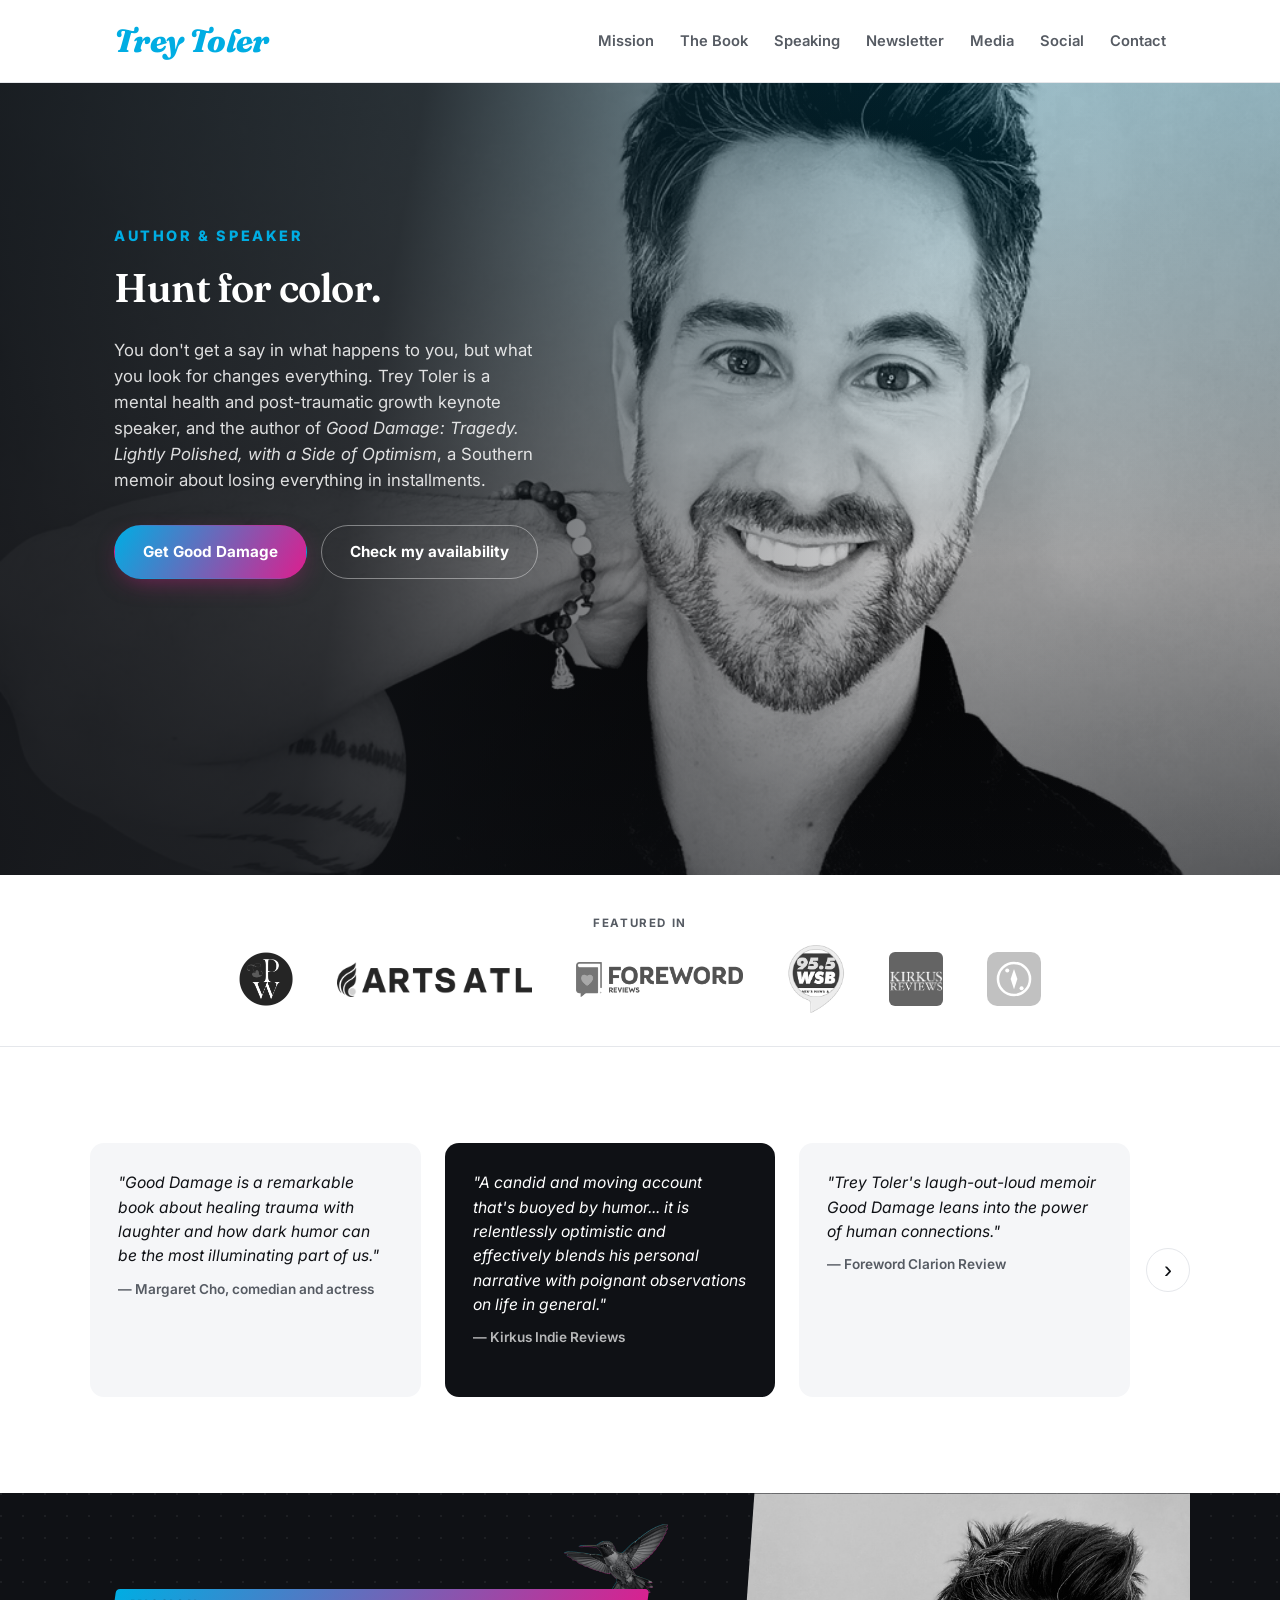
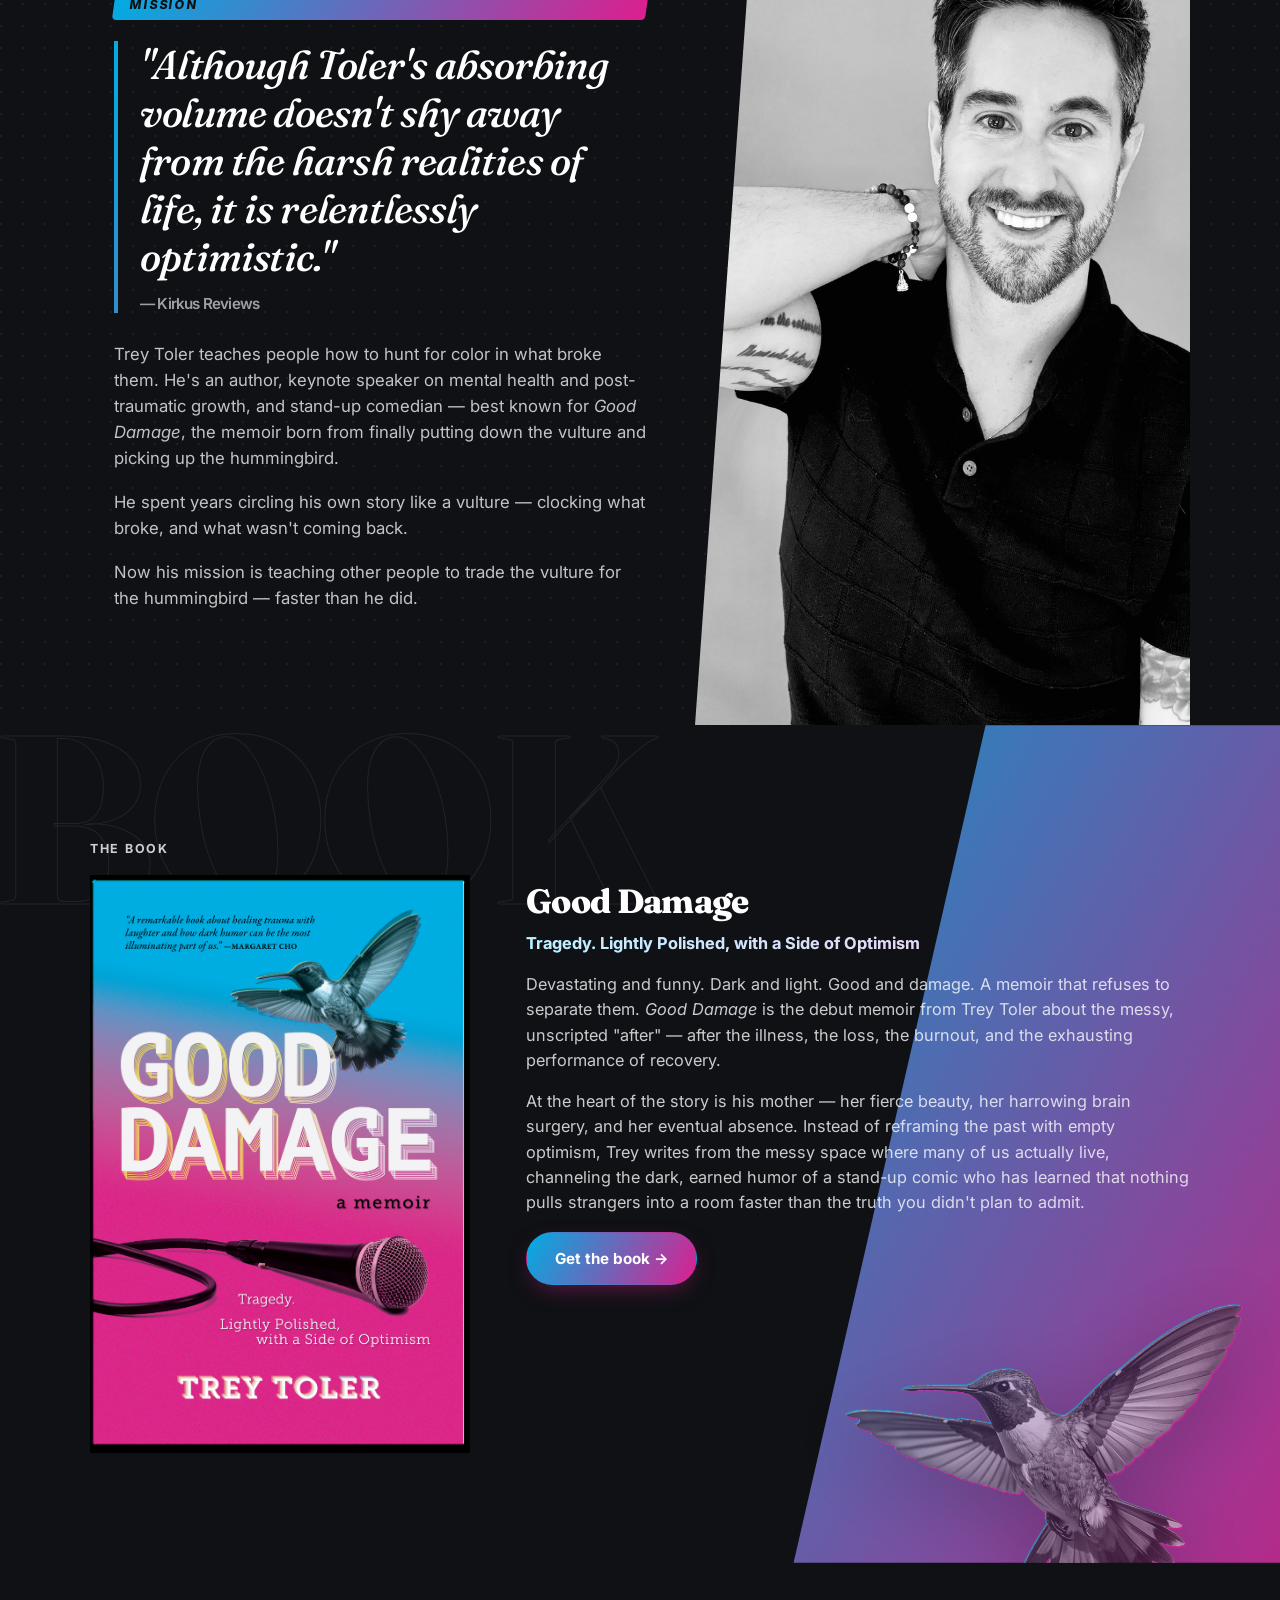
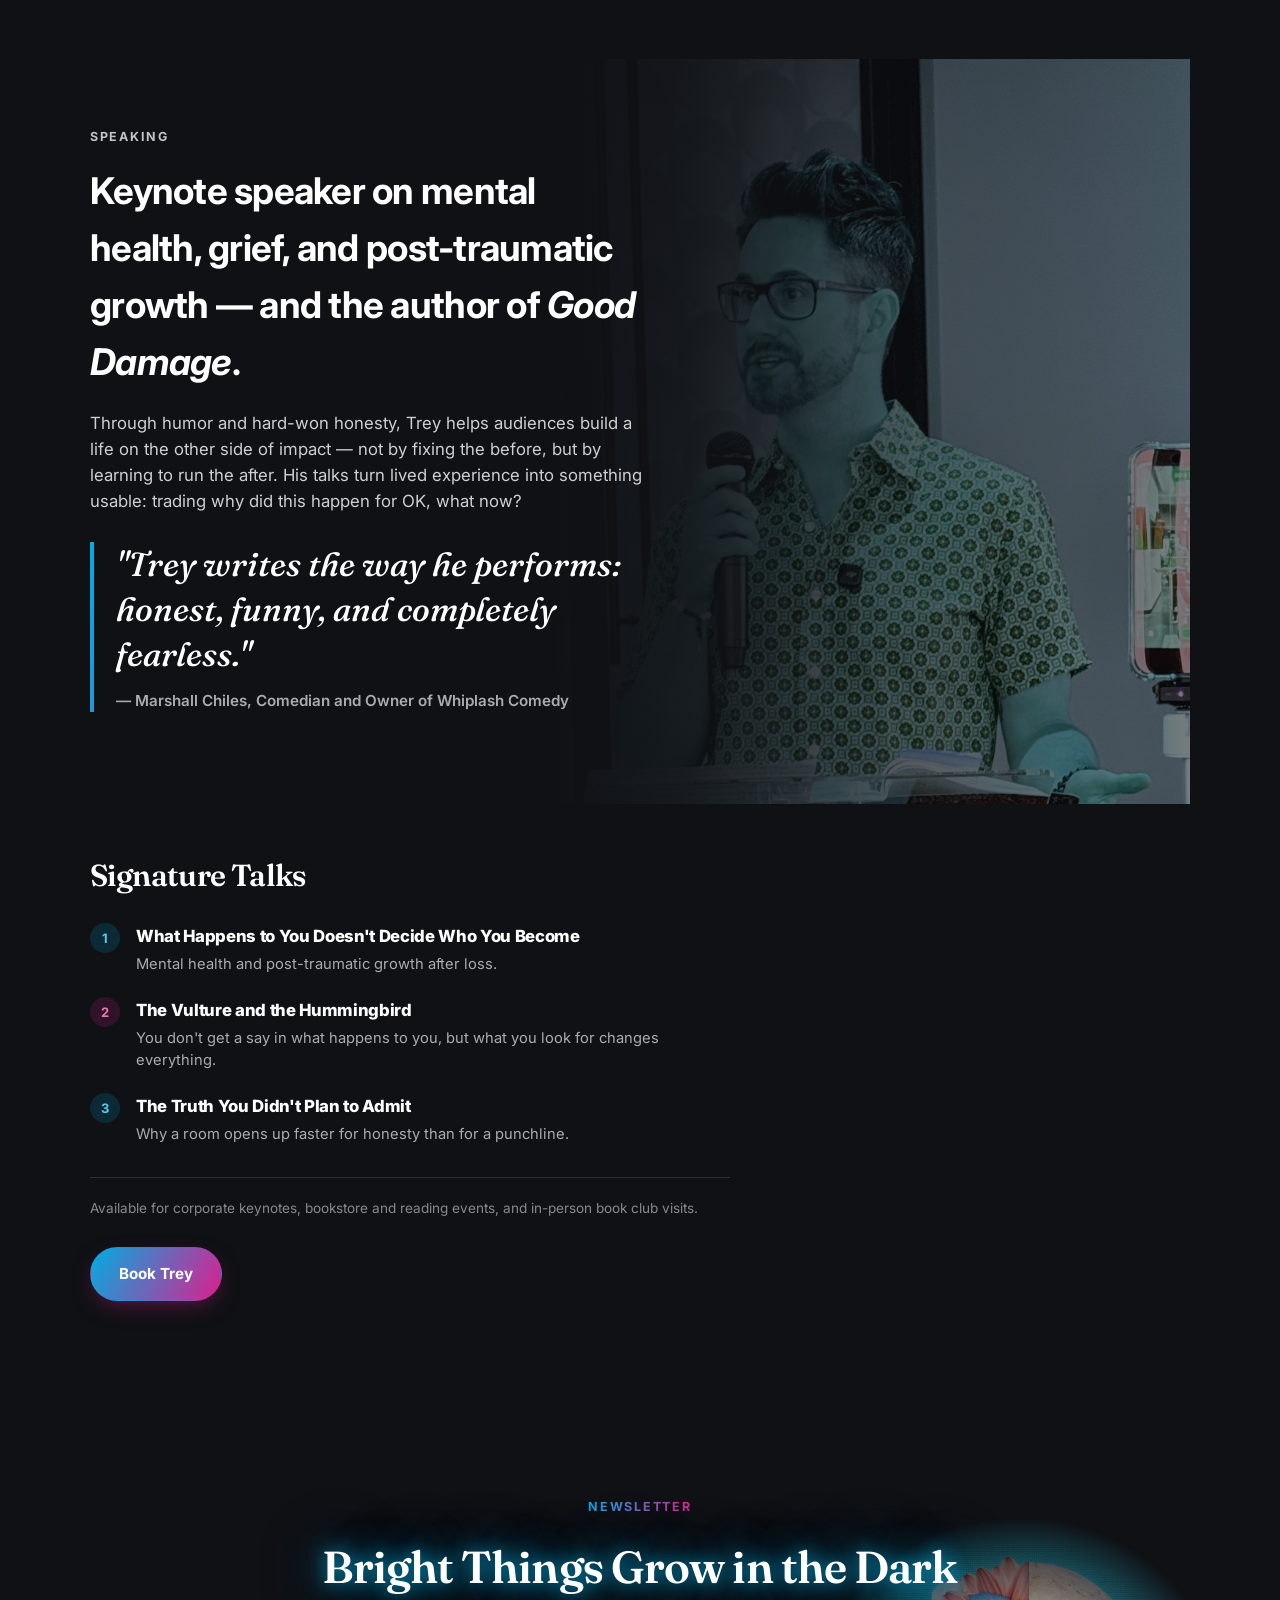
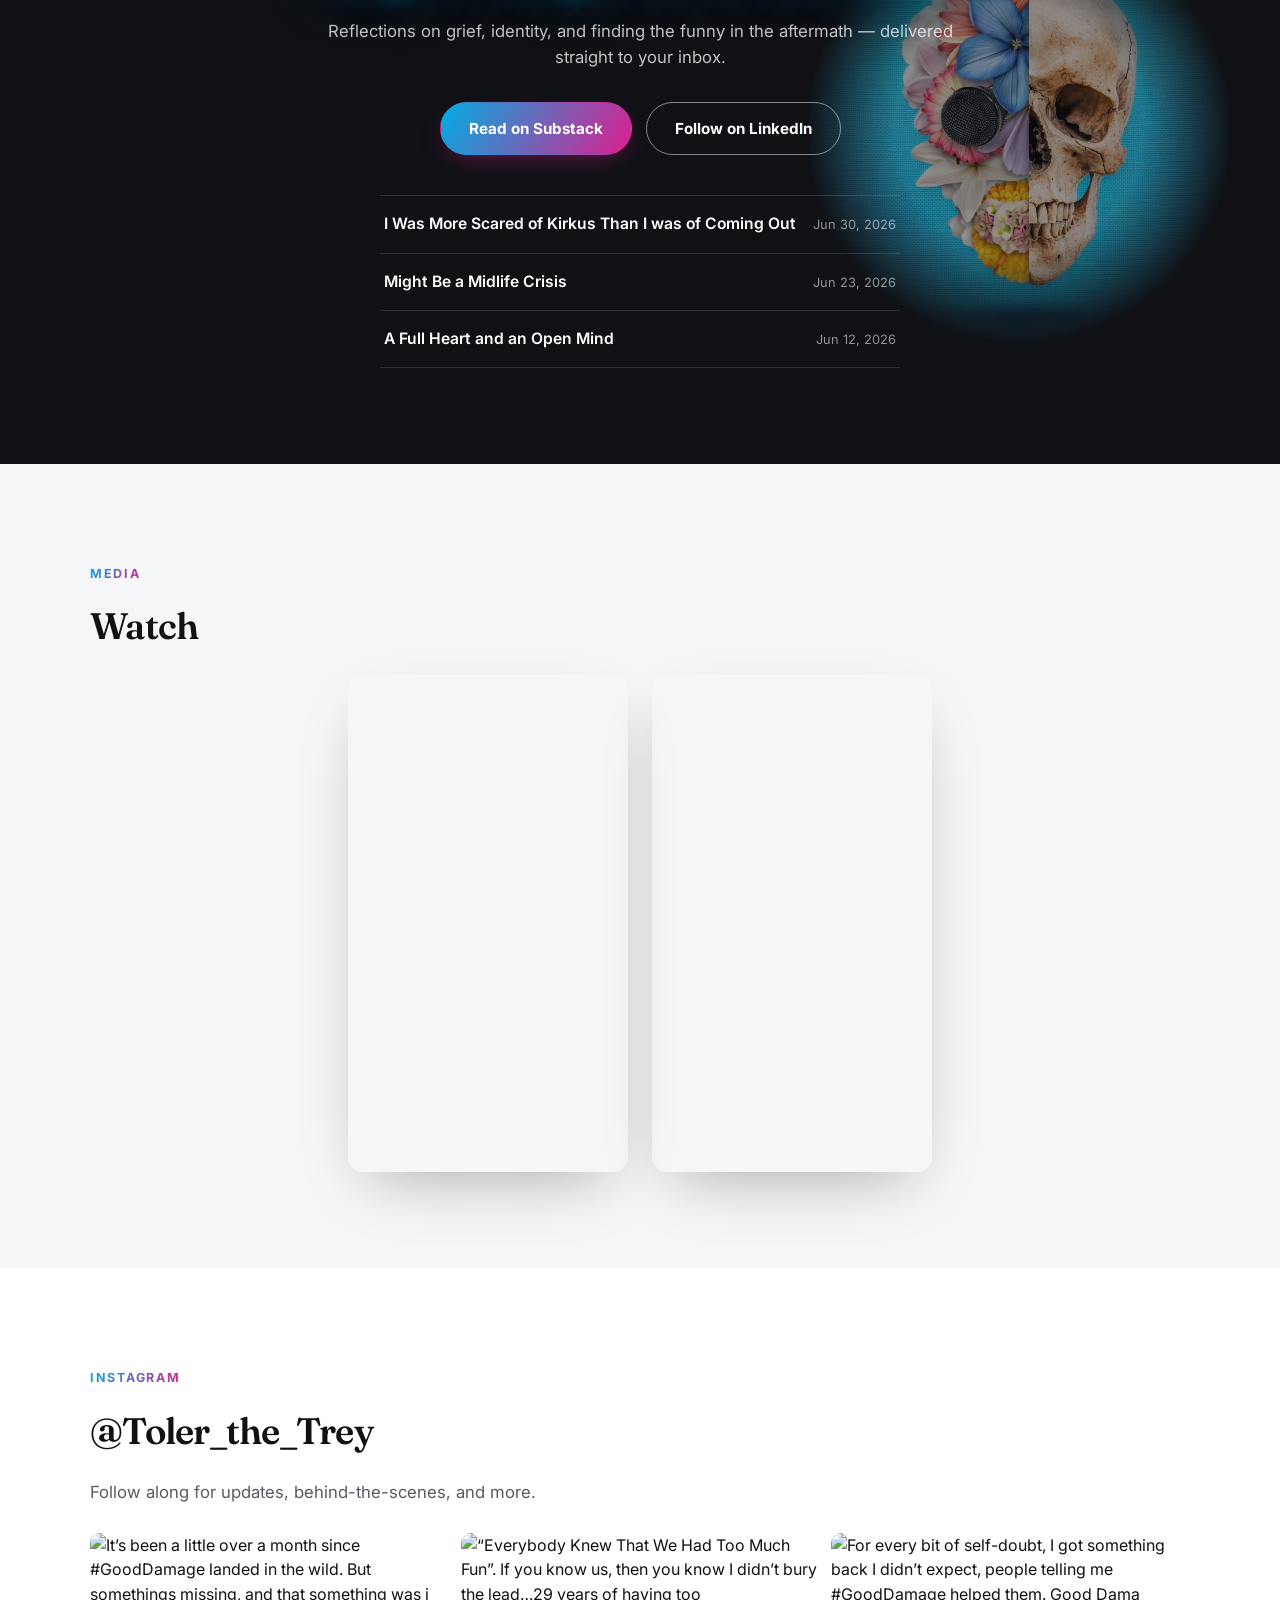
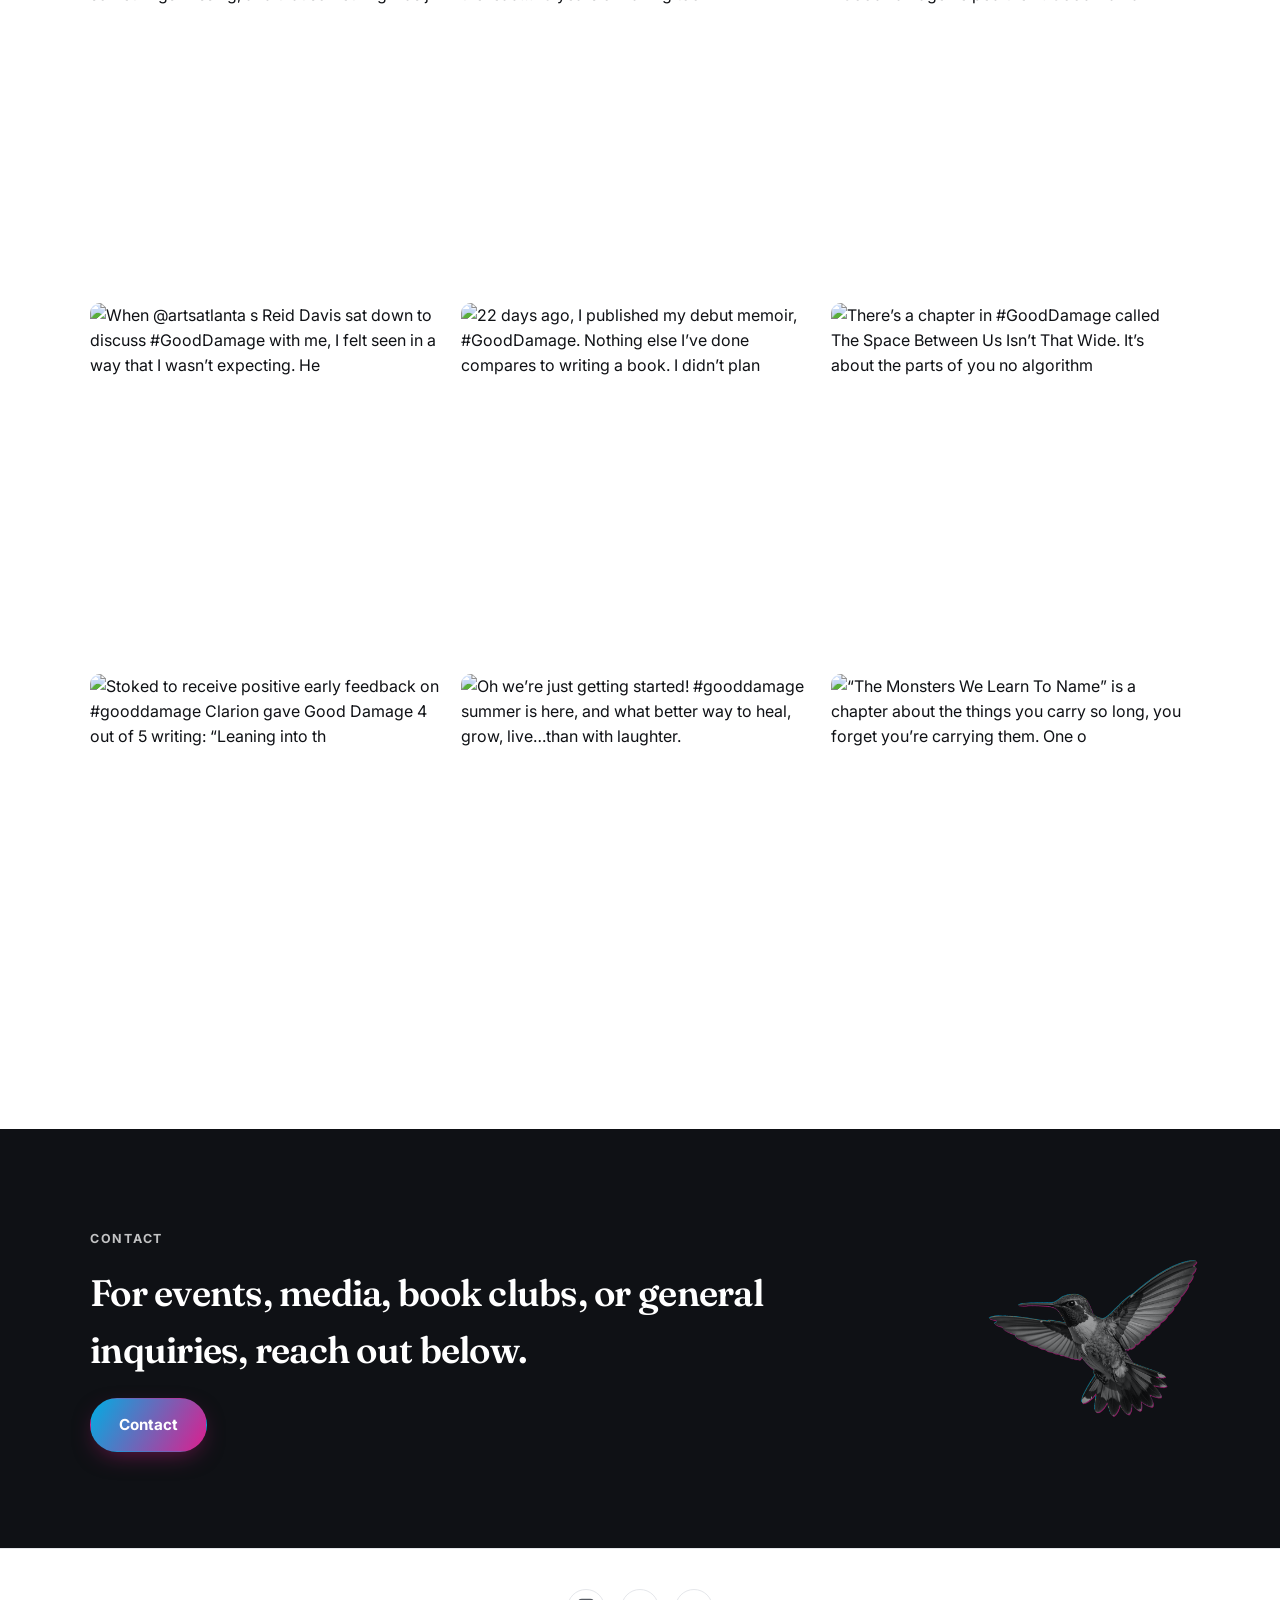
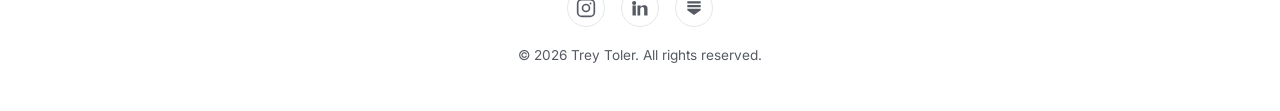
==== index.html @ bf03becb "Add files via upload" ====
<!DOCTYPE html>
<html lang="en">
<head>
<meta charset="UTF-8">
<meta name="viewport" content="width=device-width, initial-scale=1.0">
<title>Trey Toler — Author of Good Damage</title>
<meta name="description" content="Trey Toler — stand-up comedian and best-selling author of Good Damage: Tragedy. Lightly Polished, with a Side of Optimism. Memoir, speaking engagements, and events.">
<link rel="canonical" href="https://treytoler.com/">
<meta name="theme-color" content="#0f1115">
<meta name="color-scheme" content="light">

<link rel="icon" href="favicon.ico" sizes="32x32">
<link rel="icon" type="image/svg+xml" href="favicon.svg">
<link rel="apple-touch-icon" href="favicon-180.png">

<!-- Open Graph -->
<meta property="og:type" content="website">
<meta property="og:site_name" content="Trey Toler">
<meta property="og:title" content="Trey Toler — Author of Good Damage">
<meta property="og:description" content="Trey Toler — stand-up comedian and best-selling author of Good Damage: Tragedy. Lightly Polished, with a Side of Optimism. Memoir, speaking engagements, and events.">
<meta property="og:url" content="https://treytoler.com/">
<meta property="og:image" content="https://treytoler.com/Good-Damage-promo.png">

<!-- Twitter Card -->
<meta name="twitter:card" content="summary_large_image">
<meta name="twitter:title" content="Trey Toler — Author of Good Damage">
<meta name="twitter:description" content="Trey Toler — stand-up comedian and best-selling author of Good Damage: Tragedy. Lightly Polished, with a Side of Optimism. Memoir, speaking engagements, and events.">
<meta name="twitter:image" content="https://treytoler.com/Good-Damage-promo.png">

<link rel="preconnect" href="https://fonts.googleapis.com">
<link rel="preconnect" href="https://fonts.gstatic.com" crossorigin>
<link href="https://fonts.googleapis.com/css2?family=Inter:wght@400;500;600;700;800;900&family=Fraunces:opsz,wght@9..144,500;9..144,600&display=swap" rel="stylesheet">
<link rel="stylesheet" href="styles.css">

<script type="application/ld+json">
{
  "@context": "https://schema.org",
  "@graph": [
    {
      "@type": "Person",
      "@id": "https://treytoler.com/#person",
      "name": "Trey Toler",
      "url": "https://treytoler.com/",
      "jobTitle": ["Author", "Keynote Speaker", "Stand-up Comedian"],
      "description": "Trey Toler is an author, keynote speaker on mental health and post-traumatic growth, and stand-up comedian, best known for his memoir Good Damage — a book about grief, identity, and life after impact.",
      "image": "https://treytoler.com/assets/author.jpg",
      "sameAs": [
        "https://www.instagram.com/Toler_the_Trey",
        "https://www.linkedin.com/in/treytoler1/",
        "https://thetreytoler.substack.com"
      ]
    },
    {
      "@type": "Book",
      "@id": "https://treytoler.com/#book",
      "name": "Good Damage: Tragedy. Lightly Polished, with a Side of Optimism",
      "author": { "@id": "https://treytoler.com/#person" },
      "description": "A debut memoir from Trey Toler about grief, identity, and the messy, unscripted \"after\" — after the illness, the loss, the burnout, and the exhausting performance of recovery.",
      "genre": "Memoir",
      "image": "https://treytoler.com/Good-Damage-promo.png",
      "url": "https://ripples.media/books/good-damage/",
      "datePublished": "2026-06",
      "review": [
        {
          "@type": "Review",
          "reviewBody": "Good Damage is a remarkable book about healing trauma with laughter and how dark humor can be the most illuminating part of us.",
          "author": { "@type": "Person", "name": "Margaret Cho" }
        },
        {
          "@type": "Review",
          "reviewBody": "A candid and moving account that's buoyed by humor... it is relentlessly optimistic and effectively blends his personal narrative with poignant observations on life in general.",
          "author": { "@type": "Organization", "name": "Kirkus Reviews" }
        },
        {
          "@type": "Review",
          "reviewBody": "Trey Toler's laugh-out-loud memoir Good Damage leans into the power of human connections.",
          "author": { "@type": "Organization", "name": "Foreword Clarion Review" }
        }
      ]
    },
    {
      "@type": "WebSite",
      "@id": "https://treytoler.com/#website",
      "url": "https://treytoler.com/",
      "name": "Trey Toler",
      "publisher": { "@id": "https://treytoler.com/#person" }
    }
  ]
}
</script>
</head>
<body>

<header class="nav-wrap">
  <nav class="nav">
    <a href="#home" class="nav-logo">Trey Toler</a>
    <button class="nav-toggle" id="navToggle" aria-label="Toggle menu">
      <span></span><span></span><span></span>
    </button>
    <ul class="nav-links" id="navLinks">
      <li><a href="#about">Mission</a></li>
      <li><a href="#book">The Book</a></li>
      <li><a href="#speaking">Speaking</a></li>
      <li><a href="#newsletter">Newsletter</a></li>
      <li><a href="#media">Media</a></li>
      <li><a href="#instagram">Social</a></li>
      <li><a href="#contact">Contact</a></li>
    </ul>
  </nav>
</header>

<main>

  <section id="home" class="hero">
    <div class="hero-media">
      <img src="assets/author.jpg" alt="Trey Toler">
    </div>
    <div class="hero-inner">
      <p class="eyebrow">Author &amp; Speaker</p>
      <h1>Hunt for color.</h1>
      <p class="hero-sub">You don't get a say in what happens to you, but what you look for changes everything. Trey Toler is a mental health and post-traumatic growth keynote speaker, and the author of <em>Good Damage: Tragedy. Lightly Polished, with a Side of Optimism</em>, a Southern memoir about losing everything in installments.</p>
      <div class="hero-actions">
        <a href="#book" class="btn btn-primary">Get Good Damage</a>
        <a href="#speaking" class="btn btn-ghost">Check my availability</a>
      </div>
    </div>
  </section>

  <section class="strip">
    <div class="section-inner">
      <p class="strip-label">Featured In</p>
      <div class="strip-logos">
        <a href="https://www.publishersweekly.com/pw/by-topic/authors/pw-select/article/100369-indie-spotlight-may-2026.html" target="_blank" rel="noopener" class="press-logo press-logo-pw">
          <img src="assets/press/pw.png" alt="Publishers Weekly">
        </a>
        <a href="https://www.artsatl.org/queer-comic-trey-toler-pens-memoir-on-how-good-damage-shaped-his-search-for-beauty" target="_blank" rel="noopener" class="press-logo press-logo-artsatl">
          <img src="assets/press/artsatl.png" alt="ArtsATL">
        </a>
        <a href="https://www.forewordreviews.com/reviews/good-damage" target="_blank" rel="noopener" class="press-logo press-logo-foreword">
          <img src="assets/press/foreword.png" alt="Foreword Reviews">
        </a>
        <a href="https://podcasts.apple.com/us/podcast/153-author-comedian-trey-toler/id1624553254?i=1000768623708&l=es-MX" target="_blank" rel="noopener" class="press-logo press-logo-wsb">
          <img src="assets/press/wsb.png" alt="WSB 95.5">
        </a>
        <a href="https://www.kirkusreviews.com/book-reviews/trey-toler/good-damage" target="_blank" rel="noopener" class="press-logo press-logo-kirkus">
          <img src="assets/press/kirkus.png" alt="Kirkus Reviews">
        </a>
        <a href="https://tr.ee/U0ueSRlesv" target="_blank" rel="noopener" class="press-logo press-logo-reedsy">
          <img src="assets/press/reedsy.svg" alt="Reedsy Discovery">
        </a>
      </div>
    </div>
  </section>

  <section class="section">
    <div class="section-inner">
      <div class="praise-carousel">
        <div class="praise-carousel-viewport">
          <div class="praise-carousel-track" id="praiseTrack">
            <blockquote class="praise-card">
              "Good Damage is a remarkable book about healing trauma with laughter and how dark humor can be the most illuminating part of us."
              <span>— Margaret Cho, comedian and actress</span>
            </blockquote>
            <blockquote class="praise-card praise-card-accent">
              "A candid and moving account that's buoyed by humor... it is relentlessly optimistic and effectively blends his personal narrative with poignant observations on life in general."
              <span>— Kirkus Indie Reviews</span>
            </blockquote>
            <blockquote class="praise-card">
              "Trey Toler's laugh-out-loud memoir Good Damage leans into the power of human connections."
              <span>— Foreword Clarion Review</span>
            </blockquote>
            <blockquote class="praise-card">
              "Trey has a way of being funny about subjects that shouldn't be funny at all. He's unapologetically himself... Once you pick up this book, I guarantee you won't be able to put it down."
              <span>— Jared Belsky, Founder &amp; CEO of Acadia</span>
            </blockquote>
            <blockquote class="praise-card praise-card-accent">
              "Trey is the rare person who can make you laugh at something painful before you've even realized you're in it. Good Damage doesn't ask you to reframe your suffering — it asks something harder."
              <span>— Tim Andrews, host of The Popcast, 95.5 WSB Atlanta</span>
            </blockquote>
            <blockquote class="praise-card">
              "Trey writes the way he performs: honest, funny, and completely fearless. This one stays with you."
              <span>— Marshall Chiles, comedian and owner of Whiplash Comedy</span>
            </blockquote>
            <blockquote class="praise-card praise-card-accent">
              "A profound exploration of the sudden moments that completely redraw the maps of our lives — a beautiful, urgent guide on how to navigate the wreckage of loss."
              <span>— Crystal Foote, Founder &amp; CEO of Digital Culture Group</span>
            </blockquote>
            <blockquote class="praise-card">
              "Good Damage has wide appeal not just for its relatability, but because — like its author — it's never boring. Funny, keenly observed, and inspirational."
              <span>— ArtsATL</span>
            </blockquote>
            <blockquote class="praise-card praise-card-accent">
              "A thorough, heartfelt memoir packed with family, grief, and the damages that don't require fixing."
              <span>— Reedsy Discovery<br>Must Read<br><span style="color:#f5b400;">&#9733;&#9733;&#9733;&#9733;&#9733;</span></span>
            </blockquote>
          </div>
        </div>
        <button class="praise-arrow praise-arrow-next" id="praiseNext" aria-label="Next quote">&#8250;</button>
      </div>
    </div>
  </section>

  <section id="about" class="about-split">
    <div class="about-split-inner">
      <div class="about-split-text">
        <img class="about-hummingbird" src="hummingbird.png" alt="" aria-hidden="true">
        <p class="eyebrow">Mission</p>
        <h2 class="about-quote-heading">"Although Toler's absorbing volume doesn't shy away from the harsh realities of life, it is relentlessly optimistic."<span>— Kirkus Reviews</span></h2>
        <div class="about-copy">
          <p>Trey Toler teaches people how to hunt for color in what broke them. He's an author, keynote speaker on mental health and post-traumatic growth, and stand-up comedian — best known for <em>Good Damage</em>, the memoir born from finally putting down the vulture and picking up the hummingbird.</p>
          <p>He spent years circling his own story like a vulture — clocking what broke, and what wasn't coming back.</p>
          <p>Now his mission is teaching other people to trade the vulture for the hummingbird — faster than he did.</p>
        </div>
      </div>
      <div class="about-split-media">
        <!--
          Placeholder — replace with the travel photo (Trey + the woman he's
          sharing a meal with) once it's uploaded as a real file attachment.
          Recommended file: assets/about-travel.jpg
        -->
        <img src="assets/author.jpg" alt="Trey Toler">
      </div>
    </div>
  </section>

  <section id="book" class="section book-bold">
    <p class="book-bold-watermark" aria-hidden="true">BOOK</p>
    <div class="book-bold-wedge" aria-hidden="true"></div>
    <img class="book-bold-bird" src="hummingbird.png" alt="" aria-hidden="true">
    <div class="section-inner book-bold-inner">
      <p class="eyebrow">The Book</p>
      <div class="book-grid">
        <div class="book-cover">
          <img src="Good-Damage-promo.png" onerror="this.onerror=null;this.src='assets/cover.png';" alt="Good Damage: Tragedy. Lightly Polished, with a Side of Optimism, a memoir by Trey Toler">
        </div>
        <div class="book-copy">
          <h2>Good Damage</h2>
          <p class="book-subtitle">Tragedy. Lightly Polished, with a Side of Optimism</p>
          <p>Devastating and funny. Dark and light. Good and damage. A memoir that refuses to separate them. <em>Good Damage</em> is the debut memoir from Trey Toler about the messy, unscripted "after" — after the illness, the loss, the burnout, and the exhausting performance of recovery.</p>
          <p>At the heart of the story is his mother — her fierce beauty, her harrowing brain surgery, and her eventual absence. Instead of reframing the past with empty optimism, Trey writes from the messy space where many of us actually live, channeling the dark, earned humor of a stand-up comic who has learned that nothing pulls strangers into a room faster than the truth you didn't plan to admit.</p>
          <a href="https://ripples.media/books/good-damage/" target="_blank" rel="noopener" class="btn btn-primary">Get the book &rarr;</a>
        </div>
      </div>
    </div>
  </section>

  <section id="speaking" class="section speaking-visual">
    <div class="section-inner">
      <div class="speaking-hero-block">
        <div class="speaking-hero-media">
          <img src="speaking-bg.jpg" alt="" aria-hidden="true">
        </div>
        <div class="speaking-hero-text">
          <p class="eyebrow">Speaking</p>
          <h2 class="speaking-tagline">Keynote speaker on mental health, grief, and post-traumatic growth — and the author of <em>Good Damage</em>.</h2>
          <p class="section-lead">Through humor and hard-won honesty, Trey helps audiences build a life on the other side of impact — not by fixing the before, but by learning to run the after. His talks turn lived experience into something usable: trading why did this happen for OK, what now?</p>
          <blockquote class="speaking-lead-quote">"Trey writes the way he performs: honest, funny, and completely fearless."<span>— Marshall Chiles, Comedian and Owner of Whiplash Comedy</span></blockquote>
        </div>
      </div>

      <h3 class="speaking-experience-head">Signature Talks</h3>
      <div class="speaking-topics">
        <div class="speaking-topic">
          <span class="speaking-topic-num">1</span>
          <div>
            <h4>What Happens to You Doesn't Decide Who You Become</h4>
            <p>Mental health and post-traumatic growth after loss.</p>
          </div>
        </div>
        <div class="speaking-topic">
          <span class="speaking-topic-num">2</span>
          <div>
            <h4>The Vulture and the Hummingbird</h4>
            <p>You don't get a say in what happens to you, but what you look for changes everything.</p>
          </div>
        </div>
        <div class="speaking-topic">
          <span class="speaking-topic-num">3</span>
          <div>
            <h4>The Truth You Didn't Plan to Admit</h4>
            <p>Why a room opens up faster for honesty than for a punchline.</p>
          </div>
        </div>
      </div>

      <p class="speaking-format-line">Available for corporate keynotes, bookstore and reading events, and in-person book club visits.</p>

      <a href="#contact" class="btn btn-primary">Book Trey</a>
    </div>
  </section>

  <section id="newsletter" class="section newsletter">
    <div class="newsletter-bg-media">
      <img src="newsletter-skull.png" alt="" aria-hidden="true">
    </div>
    <div class="section-inner newsletter-inner">
      <p class="eyebrow">Newsletter</p>
      <h2 class="newsletter-glow">Bright Things Grow in the Dark</h2>
      <p class="section-lead newsletter-lead">Reflections on grief, identity, and finding the funny in the aftermath — delivered straight to your inbox.</p>
      <div class="hero-actions">
        <a href="https://thetreytoler.substack.com" target="_blank" rel="noopener" class="btn btn-primary">Read on Substack</a>
        <a href="https://www.linkedin.com/newsletters/bright-things-grow-in-the-dark-7427378328497524737/" target="_blank" rel="noopener" class="btn btn-ghost btn-ghost-light">Follow on LinkedIn</a>
      </div>
      <ul id="substackFeed" class="substack-feed"></ul>
    </div>
  </section>

  <section id="media" class="section section-alt">
    <div class="section-inner">
      <p class="eyebrow eyebrow-dark">Media</p>
      <h2 class="section-title">Watch</h2>
      <div class="video-grid">
        <div class="video-wrap">
          <iframe src="https://player.vimeo.com/video/1206258442" frameborder="0" allow="autoplay; fullscreen; picture-in-picture" allowfullscreen title="Trey Toler video"></iframe>
        </div>
        <div class="video-wrap">
          <iframe src="https://player.vimeo.com/video/1207905381" frameborder="0" allow="autoplay; fullscreen; picture-in-picture" allowfullscreen title="Trey Toler Good Damage reading"></iframe>
        </div>
      </div>
    </div>
  </section>

  <section id="instagram" class="section">
    <div class="section-inner">
      <p class="eyebrow eyebrow-dark">Instagram</p>
      <h2 class="section-title">@Toler_the_Trey</h2>
      <p class="section-lead">Follow along for updates, behind-the-scenes, and more.</p>

      <div id="instagramFeed" class="insta-feed">
        <!--
          This shows a "Follow" card until the Sync Instagram Feed GitHub
          Action has run at least once — after that, script.js swaps this
          for a live photo grid automatically. See INSTAGRAM_SETUP.md.
        -->
        <a class="insta-card" href="https://www.instagram.com/Toler_the_Trey" target="_blank" rel="noopener">
          <span class="insta-icon">
            <svg viewBox="0 0 24 24" width="28" height="28" fill="none" stroke="currentColor" stroke-width="2">
              <rect x="2" y="2" width="20" height="20" rx="5"/>
              <circle cx="12" cy="12" r="4.2"/>
              <circle cx="17.4" cy="6.6" r="1.1" fill="currentColor" stroke="none"/>
            </svg>
          </span>
          <span>
            <strong>@Toler_the_Trey</strong>
            <em>Follow on Instagram — live feed embed coming soon</em>
          </span>
        </a>
      </div>
    </div>
  </section>

  <section id="contact" class="section contact-visual">
    <div class="contact-bg-media">
      <img src="hummingbird.png" alt="" aria-hidden="true">
    </div>
    <div class="section-inner">
      <p class="eyebrow">Contact</p>
      <h2 class="section-title">For events, media, book clubs, or general inquiries, reach out below.</h2>
      <a class="btn btn-primary" href="mailto:Toler.Trey@gmail.com">Contact</a>
    </div>
  </section>

</main>

<footer class="footer">
  <div class="footer-social">
    <a href="https://www.instagram.com/Toler_the_Trey" target="_blank" rel="noopener" aria-label="Instagram">
      <svg viewBox="0 0 24 24" width="20" height="20" fill="none" stroke="currentColor" stroke-width="2"><rect x="2" y="2" width="20" height="20" rx="5"/><circle cx="12" cy="12" r="4.2"/><circle cx="17.4" cy="6.6" r="1.1" fill="currentColor" stroke="none"/></svg>
    </a>
    <a href="https://www.linkedin.com/in/treytoler1/" target="_blank" rel="noopener" aria-label="LinkedIn">
      <svg viewBox="0 0 24 24" width="20" height="20" fill="currentColor"><path d="M4.98 3.5a2.5 2.5 0 1 1 0 5 2.5 2.5 0 0 1 0-5zM3 9h4v12H3zM9 9h3.8v1.7h.05c.53-1 1.83-2.05 3.77-2.05C20.9 8.65 21 11 21 13.6V21h-4v-6.6c0-1.57-.03-3.6-2.2-3.6-2.2 0-2.54 1.72-2.54 3.5V21H9z"/></svg>
    </a>
    <a href="https://thetreytoler.substack.com" target="_blank" rel="noopener" aria-label="Substack">
      <svg viewBox="0 0 24 24" width="20" height="20" fill="currentColor"><path d="M4 4h16v2.5H4V4zm0 4.4h16V11H4V8.4zM4 13h16v1.6L12 20.5 4 14.6V13z"/></svg>
    </a>
  </div>
  <p>&copy; <span id="year"></span> Trey Toler. All rights reserved.</p>
</footer>

<script src="script.js"></script>
</body>
</html>
---- styles.css ----
:root {
  color-scheme: light;
  --ink: #0f1115;
  --ink-soft: #565b63;
  --paper: #ffffff;
  --paper-alt: #f5f6f8;
  --blue: #00ade3;
  --pink: #dd1e8e;
  --gradient: linear-gradient(120deg, var(--blue), var(--pink));
  --gradient-brand: linear-gradient(115deg, var(--blue) 0%, var(--blue) 55%, var(--pink) 100%);
  --border: #e5e7eb;
  --radius: 14px;
  --max-w: 1100px;
}

* { box-sizing: border-box; }

html { scroll-behavior: smooth; }

body {
  margin: 0;
  font-family: 'Inter', -apple-system, BlinkMacSystemFont, 'Segoe UI', sans-serif;
  color: var(--ink);
  background: var(--paper);
  line-height: 1.55;
}

h1, h2, h3, h4 { font-weight: 800; letter-spacing: -0.02em; margin: 0; }

a { color: inherit; text-decoration: none; }

img { max-width: 100%; display: block; }

/* Nav */
.nav-wrap {
  position: sticky;
  top: 0;
  z-index: 100;
  background: rgba(255,255,255,0.9);
  backdrop-filter: blur(10px);
  border-bottom: 1px solid var(--border);
}

.nav {
  max-width: var(--max-w);
  margin: 0 auto;
  display: flex;
  align-items: center;
  justify-content: space-between;
  padding: 16px 24px;
}

.nav-logo {
  font-family: 'Fraunces', serif;
  font-weight: 800;
  font-style: italic;
  font-size: 2rem;
  letter-spacing: -0.02em;
  color: var(--blue);
}

.nav-links {
  list-style: none;
  display: flex;
  gap: 26px;
  margin: 0;
  padding: 0;
}

.nav-links a {
  font-size: 0.92rem;
  font-weight: 600;
  color: var(--ink-soft);
  transition: color 0.15s ease;
}

.nav-links a:hover { color: var(--pink); }

.nav-toggle {
  display: none;
  flex-direction: column;
  gap: 5px;
  background: none;
  border: none;
  cursor: pointer;
  padding: 6px;
}

.nav-toggle span {
  width: 22px;
  height: 2px;
  background: var(--ink);
  border-radius: 2px;
}

/* Hero */
.hero {
  position: relative;
  min-height: 88vh;
  display: flex;
  align-items: flex-start;
  overflow: hidden;
  color: #fff;
}

.hero-media {
  position: absolute;
  inset: 0;
  z-index: 0;
}

.hero-media img {
  width: 100%;
  height: 100%;
  object-fit: cover;
  object-position: 50% 20%;
  filter: grayscale(0.5) contrast(1.05);
}

.hero-media::after {
  content: "";
  position: absolute;
  inset: 0;
  background:
    linear-gradient(100deg, rgba(15,17,21,0.92) 0%, rgba(15,17,21,0.82) 30%, rgba(15,17,21,0.4) 48%, rgba(15,17,21,0.05) 68%),
    linear-gradient(0deg, rgba(15,17,21,0.55) 0%, rgba(15,17,21,0.15) 40%, rgba(0,173,227,0.2) 100%);
}

.hero-inner {
  position: relative;
  z-index: 1;
  max-width: var(--max-w);
  margin: 0 auto;
  padding: 140px 24px 72px;
  width: 100%;
}

.eyebrow {
  text-transform: uppercase;
  letter-spacing: 0.14em;
  font-size: 0.78rem;
  font-weight: 700;
  background: var(--gradient);
  -webkit-background-clip: text;
  background-clip: text;
  color: transparent;
  margin: 0 0 16px;
  display: inline-block;
}

.eyebrow-dark { margin-bottom: 14px; }

.hero .eyebrow {
  background: none;
  -webkit-text-fill-color: initial;
  color: var(--blue);
  font-size: 0.9rem;
  font-weight: 800;
  letter-spacing: 0.18em;
}

.hero h1 {
  font-family: 'Fraunces', serif;
  font-size: clamp(1.6rem, 3.4vw, 2.5rem);
  font-weight: 600;
  line-height: 1.25;
  max-width: min(460px, 42vw);
  margin-bottom: 24px;
}

.hero-quote {
  font-family: 'Fraunces', serif;
  font-style: italic;
  font-weight: 500;
  font-size: clamp(1.15rem, 2vw, 1.5rem);
  line-height: 1.4;
  max-width: 520px;
  margin: 0 0 32px;
  padding-left: 20px;
  border-left: 3px solid;
  border-image: var(--gradient) 1;
  color: rgba(255,255,255,0.92);
}

.hero-quote span {
  display: block;
  font-family: 'Inter', sans-serif;
  font-style: normal;
  font-size: 0.95rem;
  font-weight: 600;
  color: rgba(255,255,255,0.7);
  margin-top: 12px;
}

.hero h1 span {
  display: block;
  font-family: 'Inter', sans-serif;
  font-size: clamp(1rem, 2vw, 1.3rem);
  font-weight: 500;
  color: rgba(255,255,255,0.8);
  margin-top: 14px;
  letter-spacing: -0.005em;
}

.hero-sub {
  font-size: 1.05rem;
  color: rgba(255,255,255,0.85);
  max-width: min(420px, 38vw);
  margin: 0 0 32px;
}

.hero-actions {
  display: flex;
  gap: 14px;
  flex-wrap: wrap;
}

.btn {
  display: inline-flex;
  align-items: center;
  justify-content: center;
  padding: 14px 28px;
  border-radius: 999px;
  font-weight: 700;
  font-size: 0.95rem;
  transition: all 0.15s ease;
  border: 1px solid transparent;
}

.btn-primary {
  background: var(--gradient);
  color: #fff;
  box-shadow: 0 8px 24px -8px rgba(221,30,142,0.5);
}

.btn-primary:hover { transform: translateY(-1px); box-shadow: 0 12px 28px -8px rgba(221,30,142,0.6); }

.btn-ghost {
  border-color: rgba(255,255,255,0.4);
  color: #fff;
}

.btn-ghost:hover { border-color: #fff; background: rgba(255,255,255,0.08); }

.btn-ghost-light {
  border-color: rgba(255,255,255,0.5);
  color: #fff;
}

.btn-ghost-light:hover { border-color: #fff; background: rgba(255,255,255,0.12); }

/* Press strip */
.strip {
  padding: 40px 24px;
  border-bottom: 1px solid var(--border);
}

.strip-label {
  text-align: center;
  text-transform: uppercase;
  letter-spacing: 0.14em;
  font-size: 0.72rem;
  font-weight: 700;
  color: var(--ink-soft);
  margin: 0 0 20px;
}

.strip-logos {
  display: flex;
  flex-wrap: wrap;
  align-items: center;
  justify-content: center;
  gap: 44px;
}

.press-logo {
  display: flex;
  align-items: center;
  height: 54px;
  opacity: 0.85;
  filter: grayscale(1);
  transition: opacity 0.15s ease, filter 0.15s ease, transform 0.15s ease;
}

.press-logo:hover {
  opacity: 1;
  filter: grayscale(0);
  transform: translateY(-1px);
}

.press-logo img {
  height: 100%;
  width: auto;
  display: block;
}

.press-logo-pw img,
.press-logo-kirkus img { border-radius: 6px; }

.press-logo-artsatl img,
.press-logo-foreword img { height: 35px; }

.press-logo-wsb img { height: 68px; }

/* Sections */
.section { padding: 96px 24px; }

.section-alt { background: var(--paper-alt); }

.speaking-visual {
  position: relative;
  overflow: hidden;
  background: var(--ink);
  color: #fff;
}

.speaking-hero-block {
  position: relative;
  min-height: 560px;
}

.speaking-hero-media {
  position: absolute;
  top: 0;
  right: 0;
  bottom: 0;
  width: 58%;
  z-index: 0;
  pointer-events: none;
}

.speaking-hero-media img {
  width: 100%;
  height: 100%;
  object-fit: cover;
  object-position: 55% 15%;
  opacity: 0.5;
  filter: grayscale(0.2) sepia(0.25) hue-rotate(155deg) saturate(1.6) contrast(1.05);
}

.speaking-hero-media::after {
  content: "";
  position: absolute;
  inset: 0;
  background: linear-gradient(90deg, var(--ink) 0%, rgba(15,17,21,0.88) 22%, rgba(15,17,21,0.4) 55%, rgba(15,17,21,0.1) 100%);
}

.speaking-hero-text {
  position: relative;
  z-index: 1;
  max-width: min(560px, 54%);
  padding: 64px 0;
}

.speaking-lead-quote {
  font-family: 'Fraunces', serif;
  font-style: italic;
  font-weight: 500;
  font-size: clamp(1.5rem, 2.6vw, 2.1rem);
  line-height: 1.35;
  color: #fff;
  border-left: 4px solid;
  border-image: var(--gradient) 1;
  padding-left: 22px;
  margin: 20px 0 28px;
}

.speaking-lead-quote span {
  display: block;
  font-family: 'Inter', sans-serif;
  font-style: normal;
  font-size: 0.95rem;
  font-weight: 600;
  color: rgba(255,255,255,0.65);
  margin-top: 14px;
}

.speaking-tagline {
  font-family: 'Inter', sans-serif;
  font-weight: 700;
  font-size: 1.05rem;
  color: #fff;
  margin: 0 0 18px;
}

@media (max-width: 860px) {
  .speaking-hero-media { width: 100%; opacity: 0.6; }
  .speaking-hero-media::after {
    background: linear-gradient(0deg, var(--ink) 0%, rgba(15,17,21,0.9) 40%, rgba(15,17,21,0.5) 70%, rgba(15,17,21,0.2) 100%);
  }
  .speaking-hero-text { max-width: 100%; }
}

.speaking-visual .section-inner { position: relative; z-index: 1; }

.speaking-visual .eyebrow {
  background: none;
  -webkit-text-fill-color: initial;
  color: rgba(255,255,255,0.75);
}

.speaking-name {
  font-family: 'Fraunces', serif;
  font-weight: 700;
  font-size: clamp(2.1rem, 4.6vw, 3.4rem);
  color: #fff;
  margin-bottom: 10px;
}

.speaking-visual .section-title { color: #fff; }

.speaking-visual .section-lead { color: rgba(255,255,255,0.8); }

.speaking-visual .pull-quote { color: #fff; }

.speaking-visual .pull-quote span { color: rgba(255,255,255,0.65); }

.speaking-experience-head {
  font-family: 'Fraunces', serif;
  font-weight: 600;
  font-size: clamp(1.4rem, 2.6vw, 1.9rem);
  color: #fff;
  margin: 48px 0 24px;
}

.cards-three { grid-template-columns: repeat(3, 1fr); }

.speaking-topics {
  display: flex;
  flex-direction: column;
  gap: 22px;
  max-width: 640px;
  margin: 24px 0 32px;
}

.speaking-topic {
  display: flex;
  gap: 16px;
  align-items: flex-start;
}

.speaking-topic-num {
  flex-shrink: 0;
  width: 30px;
  height: 30px;
  border-radius: 50%;
  background: rgba(0,173,227,0.16);
  color: #5cc9ef;
  display: flex;
  align-items: center;
  justify-content: center;
  font-size: 13px;
  font-weight: 700;
}

.speaking-topic:nth-child(2) .speaking-topic-num {
  background: rgba(221,30,142,0.16);
  color: #e878b4;
}

.speaking-topic h4 {
  font-size: 1.05rem;
  margin: 0 0 4px;
  color: #fff;
}

.speaking-topic p {
  margin: 0;
  font-size: 0.92rem;
  line-height: 1.5;
  color: rgba(255,255,255,0.65);
}

.speaking-format-line {
  font-size: 0.85rem;
  color: rgba(255,255,255,0.5);
  border-top: 1px solid rgba(255,255,255,0.12);
  padding-top: 20px;
  margin: 0 0 28px;
  max-width: 640px;
}

.speaking-press-quote {
  color: rgba(255,255,255,0.75);
  font-style: italic;
  font-size: 1.02rem;
  max-width: 720px;
  margin: 8px 0 40px;
}

@media (max-width: 900px) {
  .cards-three { grid-template-columns: 1fr; }
}

/* Contact */
.contact-visual {
  position: relative;
  overflow: hidden;
  background: var(--ink);
  color: #fff;
}

.contact-bg-media {
  position: absolute;
  top: 50%;
  right: 6%;
  transform: translateY(-50%);
  width: 220px;
  max-width: 26%;
  z-index: 0;
  pointer-events: none;
  opacity: 0.9;
}

.contact-bg-media img {
  width: 100%;
  height: auto;
  object-fit: contain;
}

.contact-visual .section-inner { position: relative; z-index: 1; }

.contact-visual .eyebrow {
  background: none;
  -webkit-text-fill-color: initial;
  color: rgba(255,255,255,0.75);
}

.contact-visual .section-title { color: #fff; }

@media (max-width: 700px) {
  .contact-bg-media { display: none; }
}

.section-inner { max-width: var(--max-w); margin: 0 auto; }

.section h2 { font-size: clamp(1.8rem, 3vw, 2.3rem); margin-bottom: 20px; }

.section-title {
  font-family: 'Fraunces', serif;
  font-weight: 600;
  max-width: 780px;
}

.section-lead {
  color: var(--ink-soft);
  font-size: 1.05rem;
  max-width: 640px;
  margin: 0 0 28px;
}

blockquote {
  margin: 0;
  font-style: italic;
  color: var(--ink);
}

blockquote span {
  display: block;
  margin-top: 10px;
  font-style: normal;
  font-size: 0.85rem;
  color: var(--ink-soft);
  font-weight: 600;
}

.pull-quote {
  font-family: 'Fraunces', serif;
  font-size: 1.4rem;
  font-weight: 500;
  line-height: 1.4;
  border-left: 4px solid;
  border-image: var(--gradient) 1;
  padding-left: 22px;
  margin: 40px 0 32px;
}

/* Praise */
.praise-grid {
  display: grid;
  grid-template-columns: repeat(3, 1fr);
  gap: 24px;
}

.praise-card {
  padding: 28px;
  background: var(--paper-alt);
  border-radius: var(--radius);
  font-size: 0.98rem;
}

.praise-card-accent {
  background: var(--ink);
  color: #fff;
}

.praise-card-accent span { color: rgba(255,255,255,0.7); }

/* Praise carousel */
.praise-carousel {
  display: flex;
  align-items: center;
  gap: 16px;
}

.praise-carousel-viewport {
  flex: 1;
  overflow: hidden;
}

.praise-carousel-track {
  display: flex;
  gap: 24px;
  transition: transform 0.4s ease;
}

.praise-carousel-track .praise-card {
  flex: 0 0 calc((100% - 48px) / 3);
}

.praise-arrow {
  flex-shrink: 0;
  width: 44px;
  height: 44px;
  border-radius: 50%;
  border: 1px solid var(--border);
  background: var(--paper);
  display: flex;
  align-items: center;
  justify-content: center;
  font-size: 1.5rem;
  line-height: 1;
  color: var(--ink);
  cursor: pointer;
  transition: border-color 0.15s ease, color 0.15s ease, transform 0.15s ease;
}

.praise-arrow:hover {
  border-color: var(--pink);
  color: var(--pink);
  transform: translateY(-1px);
}

@media (max-width: 860px) {
  .praise-carousel-track .praise-card { flex: 0 0 100%; }
}

/* About */
.about-inner { max-width: 820px; }

.about-copy p {
  color: var(--ink-soft);
  font-size: 1.05rem;
  margin: 0 0 18px;
}

/* About — split dark layout */
.about-split {
  background: var(--ink);
  color: #fff;
  position: relative;
  overflow: hidden;
}

.about-split::before {
  content: "";
  position: absolute;
  inset: 0;
  background-image:
    radial-gradient(circle at 1px 1px, rgba(255,255,255,0.06) 1px, transparent 0);
  background-size: 22px 22px;
  pointer-events: none;
}

.about-split-inner {
  position: relative;
  max-width: var(--max-w);
  margin: 0 auto;
  display: grid;
  grid-template-columns: 1.1fr 0.9fr;
  align-items: stretch;
  min-height: 640px;
}

.about-split-text {
  position: relative;
  padding: 96px 48px 96px 24px;
  display: flex;
  flex-direction: column;
  justify-content: center;
}

.about-hummingbird {
  position: absolute;
  top: 28px;
  right: 24px;
  width: 110px;
  opacity: 0.85;
  pointer-events: none;
}

@media (max-width: 860px) {
  .about-hummingbird { width: 72px; top: 16px; right: 16px; }
}

.about-split .eyebrow {
  display: inline-block;
  background: var(--gradient);
  -webkit-background-clip: border-box;
  background-clip: border-box;
  color: #0f1115;
  -webkit-text-fill-color: #0f1115;
  padding: 6px 16px;
  border-radius: 4px;
  font-weight: 800;
  font-size: 0.78rem;
  margin-bottom: 20px;
  transform: skewX(-8deg);
}


.about-split-text h2 {
  font-family: 'Fraunces', serif;
  font-weight: 600;
  font-size: clamp(1.8rem, 3.2vw, 2.5rem);
  line-height: 1.2;
  margin-bottom: 28px;
  max-width: 620px;
}

.about-split-text h2.about-quote-heading {
  font-style: italic;
  font-weight: 500;
  border-left: 4px solid;
  border-image: var(--gradient) 1;
  padding-left: 22px;
}

.about-quote-heading span {
  display: block;
  font-family: 'Inter', sans-serif;
  font-style: normal;
  font-weight: 600;
  font-size: 0.95rem;
  color: rgba(255,255,255,0.6);
  margin-top: 14px;
}

.about-split .about-copy p {
  color: rgba(255,255,255,0.75);
  font-size: 1.05rem;
}

.pull-quote-light {
  color: #fff;
  border-image: var(--gradient) 1;
}

.pull-quote-light span { color: rgba(255,255,255,0.6); }

.about-split-media {
  position: relative;
  clip-path: polygon(12% 0, 100% 0, 100% 100%, 0% 100%);
}

.about-split-media img {
  width: 100%;
  height: 100%;
  object-fit: cover;
}

@media (max-width: 860px) {
  .about-split-inner {
    grid-template-columns: 1fr;
    min-height: auto;
  }

  .about-split-text { padding: 64px 24px 40px; }

  .about-split-media {
    clip-path: none;
    height: 340px;
    order: -1;
  }
}

/* Book */
.book-bold {
  position: relative;
  overflow: hidden;
  background: var(--ink);
  color: #fff;
  padding: 110px 24px;
}

.book-bold-watermark {
  position: absolute;
  top: -0.12em;
  left: -0.03em;
  margin: 0;
  font-family: 'Fraunces', serif;
  font-weight: 700;
  font-size: clamp(6rem, 20vw, 15rem);
  line-height: 1;
  letter-spacing: -0.03em;
  color: transparent;
  -webkit-text-stroke: 1px rgba(255,255,255,0.08);
  z-index: 0;
  pointer-events: none;
  white-space: nowrap;
}

.book-bold-wedge {
  position: absolute;
  right: -10%;
  top: 0;
  width: 60%;
  height: 100%;
  background: var(--gradient);
  clip-path: polygon(45% 0, 100% 0, 100% 100%, 20% 100%);
  opacity: 0.9;
  z-index: 0;
}

.book-bold-bird {
  position: absolute;
  right: 2%;
  bottom: -6%;
  width: 34%;
  max-width: 420px;
  z-index: 0;
  opacity: 0.9;
  filter: drop-shadow(0 20px 40px rgba(0,0,0,0.35));
  pointer-events: none;
}

.book-bold-inner { position: relative; z-index: 1; }

.book-bold .eyebrow {
  background: none;
  -webkit-text-fill-color: initial;
  color: rgba(255,255,255,0.8);
}

.book-grid {
  display: grid;
  grid-template-columns: 280px 1fr;
  gap: 56px;
  align-items: start;
}

.book-cover img {
  border-radius: 10px;
  box-shadow: 0 24px 60px -24px rgba(0,0,0,0.6);
}

.book-bold .book-grid { grid-template-columns: 380px 1fr; }

.book-bold .book-cover img {
  border-radius: 0;
  box-shadow: none;
  width: 100%;
}

.book-bold .book-copy h2 {
  font-family: 'Fraunces', serif;
  font-size: 2.1rem;
  margin-bottom: 4px;
  color: #fff;
}

.book-bold .book-copy p {
  color: rgba(255,255,255,0.78);
}

.book-bold .book-meta,
.book-bold .book-meta strong {
  color: rgba(255,255,255,0.9);
}

.book-subtitle {
  background: var(--gradient);
  -webkit-background-clip: text;
  background-clip: text;
  color: transparent;
  font-weight: 700;
  font-size: 0.95rem;
  margin: 0 0 22px;
}

@media (max-width: 760px) {
  .book-bold-bird { width: 46%; opacity: 0.5; }
  .book-bold-wedge { width: 80%; opacity: 0.55; }
}

.book-copy p {
  color: var(--ink-soft);
  font-size: 1.02rem;
  margin: 0 0 16px;
}

.book-meta {
  list-style: none;
  margin: 0 0 28px;
  padding: 0;
  display: grid;
  grid-template-columns: repeat(2, auto);
  gap: 10px 32px;
  font-size: 0.92rem;
  color: var(--ink-soft);
}

.book-meta strong { color: var(--ink); }

/* Speaking cards */
.cards {
  display: grid;
  grid-template-columns: repeat(2, 1fr);
  gap: 24px;
  margin: 8px 0 0;
}

.card {
  background: var(--paper);
  border: 1px solid var(--border);
  border-radius: var(--radius);
  padding: 26px;
}

.card h3 { font-size: 1.1rem; margin-bottom: 10px; color: var(--ink); }

.card p {
  color: var(--ink-soft);
  font-size: 0.95rem;
  margin: 0;
}

/* Newsletter */
.newsletter {
  background: var(--ink);
  color: #fff;
  text-align: center;
  position: relative;
  overflow: hidden;
}

.newsletter-bg-media {
  position: absolute;
  top: 50%;
  right: 4%;
  transform: translateY(-50%);
  width: 420px;
  max-width: 46%;
  aspect-ratio: 1;
  z-index: 0;
  pointer-events: none;
  opacity: 0.55;
  -webkit-mask-image: radial-gradient(circle, #000 42%, transparent 72%);
  mask-image: radial-gradient(circle, #000 42%, transparent 72%);
}

.newsletter-bg-media img {
  width: 100%;
  height: 100%;
  object-fit: cover;
}

@media (max-width: 760px) {
  .newsletter-bg-media { display: none; }
}

.newsletter-inner {
  position: relative;
  z-index: 1;
  max-width: 640px;
  margin: 0 auto;
}

.newsletter h2 {
  font-family: 'Fraunces', serif;
  font-size: clamp(2rem, 4vw, 2.8rem);
  font-weight: 600;
  margin-bottom: 16px;
}

.newsletter-glow {
  text-shadow:
    0 0 18px rgba(0,173,227,0.85),
    0 0 40px rgba(0,173,227,0.55),
    0 0 80px rgba(0,173,227,0.35);
}

.newsletter-lead {
  color: rgba(255,255,255,0.75);
  margin: 0 auto 32px;
}

.newsletter .hero-actions { justify-content: center; }

.substack-feed {
  list-style: none;
  margin: 40px auto 0;
  padding: 0;
  max-width: 520px;
  text-align: left;
  border-top: 1px solid rgba(255,255,255,0.12);
}

.substack-feed li {
  border-bottom: 1px solid rgba(255,255,255,0.12);
}

.substack-feed a {
  display: flex;
  align-items: baseline;
  justify-content: space-between;
  gap: 16px;
  padding: 16px 4px;
  transition: color 0.15s ease;
}

.substack-feed a:hover { color: var(--blue); }

.substack-feed .substack-title {
  font-weight: 600;
  font-size: 0.98rem;
}

.substack-feed .substack-date {
  flex-shrink: 0;
  font-size: 0.8rem;
  color: rgba(255,255,255,0.55);
}

/* Media / video */
.video-grid {
  display: flex;
  flex-wrap: wrap;
  gap: 24px;
  justify-content: center;
}

.video-wrap {
  position: relative;
  aspect-ratio: 9 / 16;
  overflow: hidden;
  border-radius: var(--radius);
  box-shadow: 0 24px 60px -24px rgba(15,17,21,0.35);
  width: 100%;
  max-width: 280px;
  flex: 0 1 280px;
}

.video-wrap iframe {
  position: absolute;
  top: 0;
  left: 0;
  width: 100%;
  height: 100%;
  border: 0;
}

@media (max-width: 640px) {
  .video-wrap { max-width: 320px; }
}

/* Instagram */
.insta-feed { margin-top: 8px; }

.insta-grid {
  display: grid;
  grid-template-columns: repeat(3, 1fr);
  gap: 12px;
}

.insta-post {
  aspect-ratio: 1;
  border-radius: 10px;
  overflow: hidden;
  display: block;
  position: relative;
}

.insta-post img {
  width: 100%;
  height: 100%;
  object-fit: cover;
  transition: transform 0.2s ease;
}

.insta-post:hover img { transform: scale(1.05); }

@media (max-width: 640px) {
  .insta-grid { grid-template-columns: repeat(2, 1fr); }
}

.insta-card {
  display: inline-flex;
  align-items: center;
  gap: 16px;
  padding: 18px 26px;
  border-radius: var(--radius);
  border: 1px solid var(--border);
  background: var(--paper);
  transition: border-color 0.15s ease, transform 0.15s ease;
}

.insta-card:hover { border-color: var(--pink); transform: translateY(-1px); }

.insta-icon {
  display: flex;
  align-items: center;
  justify-content: center;
  width: 48px;
  height: 48px;
  border-radius: 50%;
  background: linear-gradient(135deg, #f58529, #dd2a7b, #8134af, #515bd4);
  color: #fff;
  flex-shrink: 0;
}

.insta-card span:last-child {
  display: flex;
  flex-direction: column;
}

.insta-card strong { font-size: 1rem; }
.insta-card em { font-style: normal; color: var(--ink-soft); font-size: 0.9rem; }

/* Contact */
.contact-grid {
  display: flex;
  flex-wrap: wrap;
  gap: 16px;
}

.contact-item {
  display: flex;
  flex-direction: column;
  gap: 6px;
  padding: 20px 26px;
  border-radius: var(--radius);
  border: 1px solid var(--border);
  font-size: 1.05rem;
  font-weight: 600;
  color: var(--ink);
  min-width: 220px;
  background: var(--paper);
  transition: border-color 0.15s ease, transform 0.15s ease;
}

.contact-item:hover { border-color: var(--pink); transform: translateY(-1px); }

.contact-label {
  text-transform: uppercase;
  letter-spacing: 0.1em;
  font-size: 0.72rem;
  font-weight: 700;
  color: var(--ink-soft);
}

/* Footer */
.footer {
  text-align: center;
  padding: 40px 24px 32px;
  color: var(--ink-soft);
  font-size: 0.85rem;
  border-top: 1px solid var(--border);
}

.footer-social {
  display: flex;
  justify-content: center;
  gap: 16px;
  margin-bottom: 18px;
}

.footer-social a {
  display: flex;
  align-items: center;
  justify-content: center;
  width: 38px;
  height: 38px;
  border-radius: 50%;
  border: 1px solid var(--border);
  color: var(--ink-soft);
  transition: all 0.15s ease;
}

.footer-social a:hover {
  color: #fff;
  background: var(--gradient);
  border-color: transparent;
}

/* Responsive */
@media (max-width: 760px) {
  .nav-toggle { display: flex; }

  .nav-links {
    position: absolute;
    top: 100%;
    left: 0;
    right: 0;
    background: var(--paper);
    flex-direction: column;
    gap: 0;
    border-bottom: 1px solid var(--border);
    display: none;
  }

  .nav-links.open { display: flex; }

  .nav-links li { border-top: 1px solid var(--border); }

  .nav-links a {
    display: block;
    padding: 16px 24px;
  }

  .hero {
    min-height: auto;
    background: var(--ink);
    display: block;
  }

  .hero-media {
    position: relative;
    height: 52vh;
    min-height: 320px;
  }

  .hero-media::after {
    background: linear-gradient(0deg, var(--ink) 0%, rgba(15,17,21,0.85) 18%, rgba(15,17,21,0.15) 55%, transparent 75%);
  }

  .hero-inner {
    padding: 32px 24px 56px;
  }

  .cards { grid-template-columns: 1fr; }

  .book-grid { grid-template-columns: 1fr; }

  .book-bold .book-grid { grid-template-columns: 1fr; }

  .book-cover { max-width: 240px; }

  .book-meta { grid-template-columns: 1fr; }

  .praise-grid { grid-template-columns: 1fr; }
}
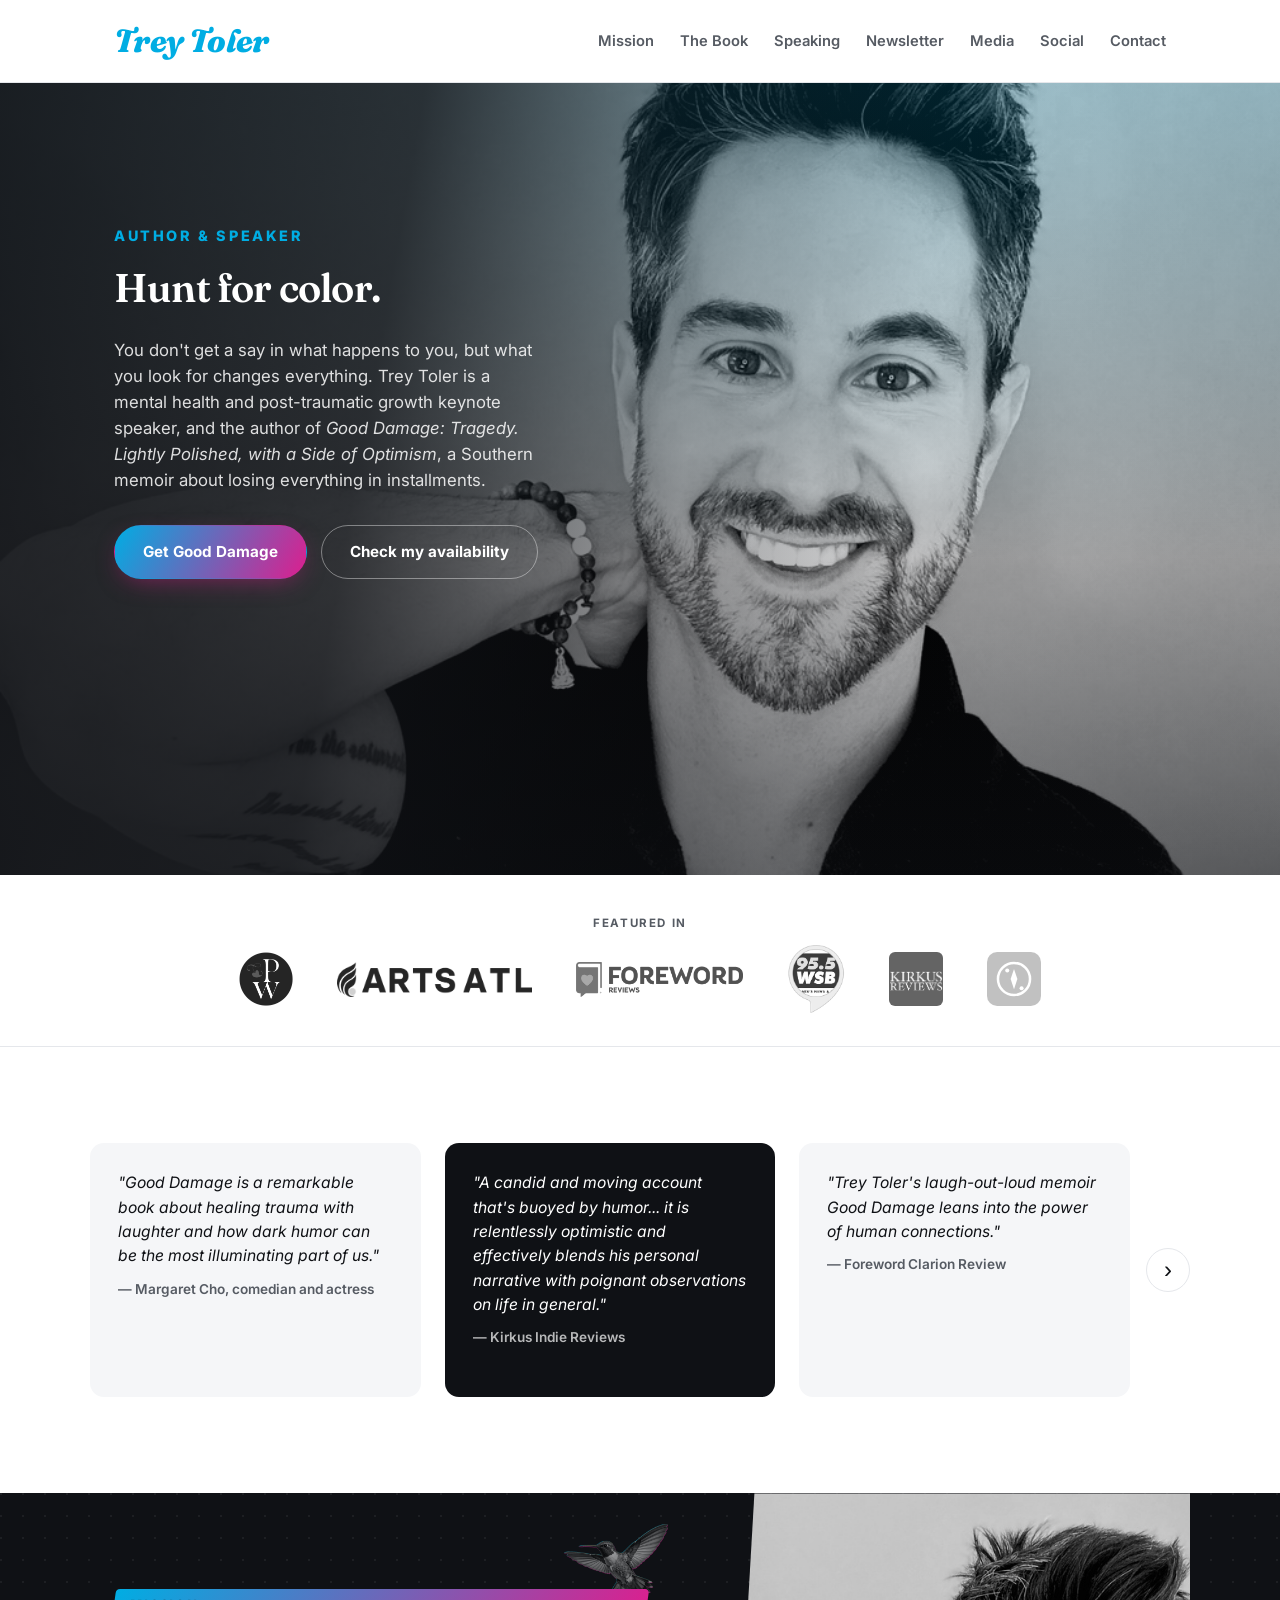
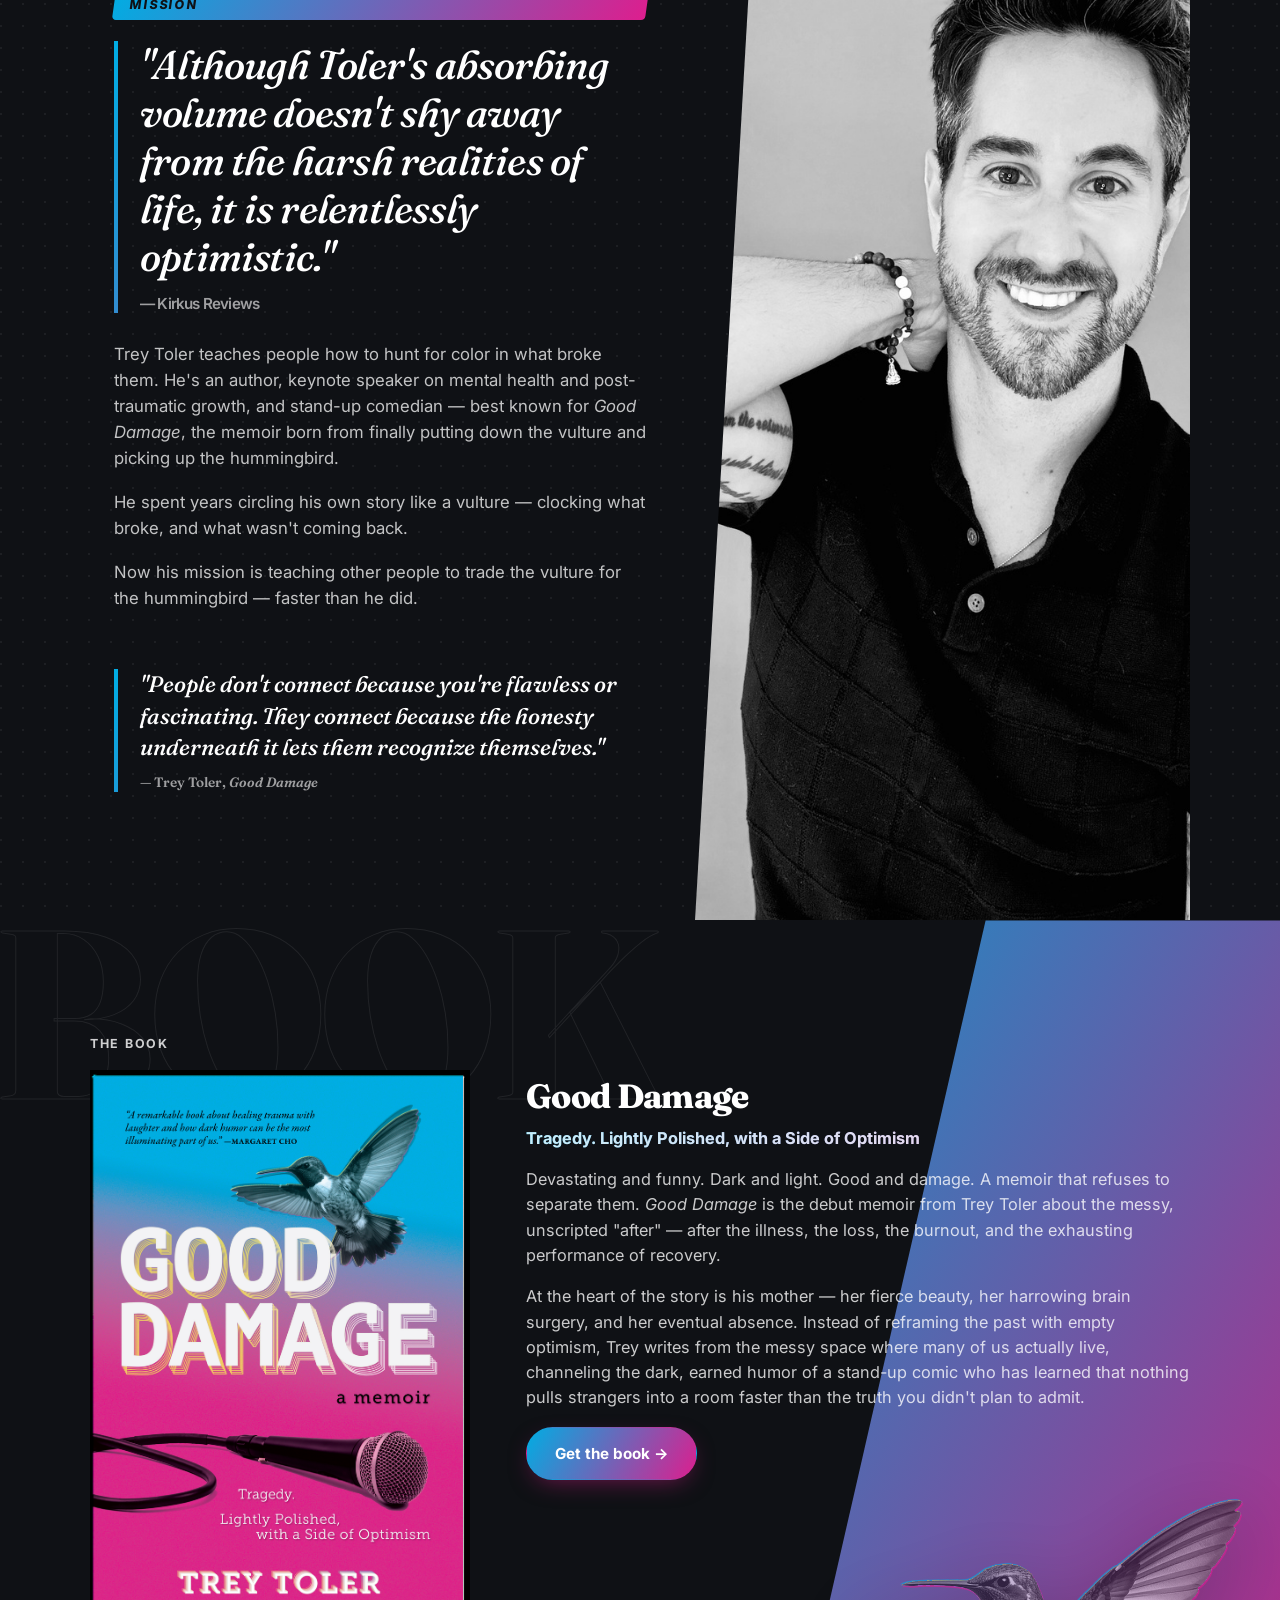
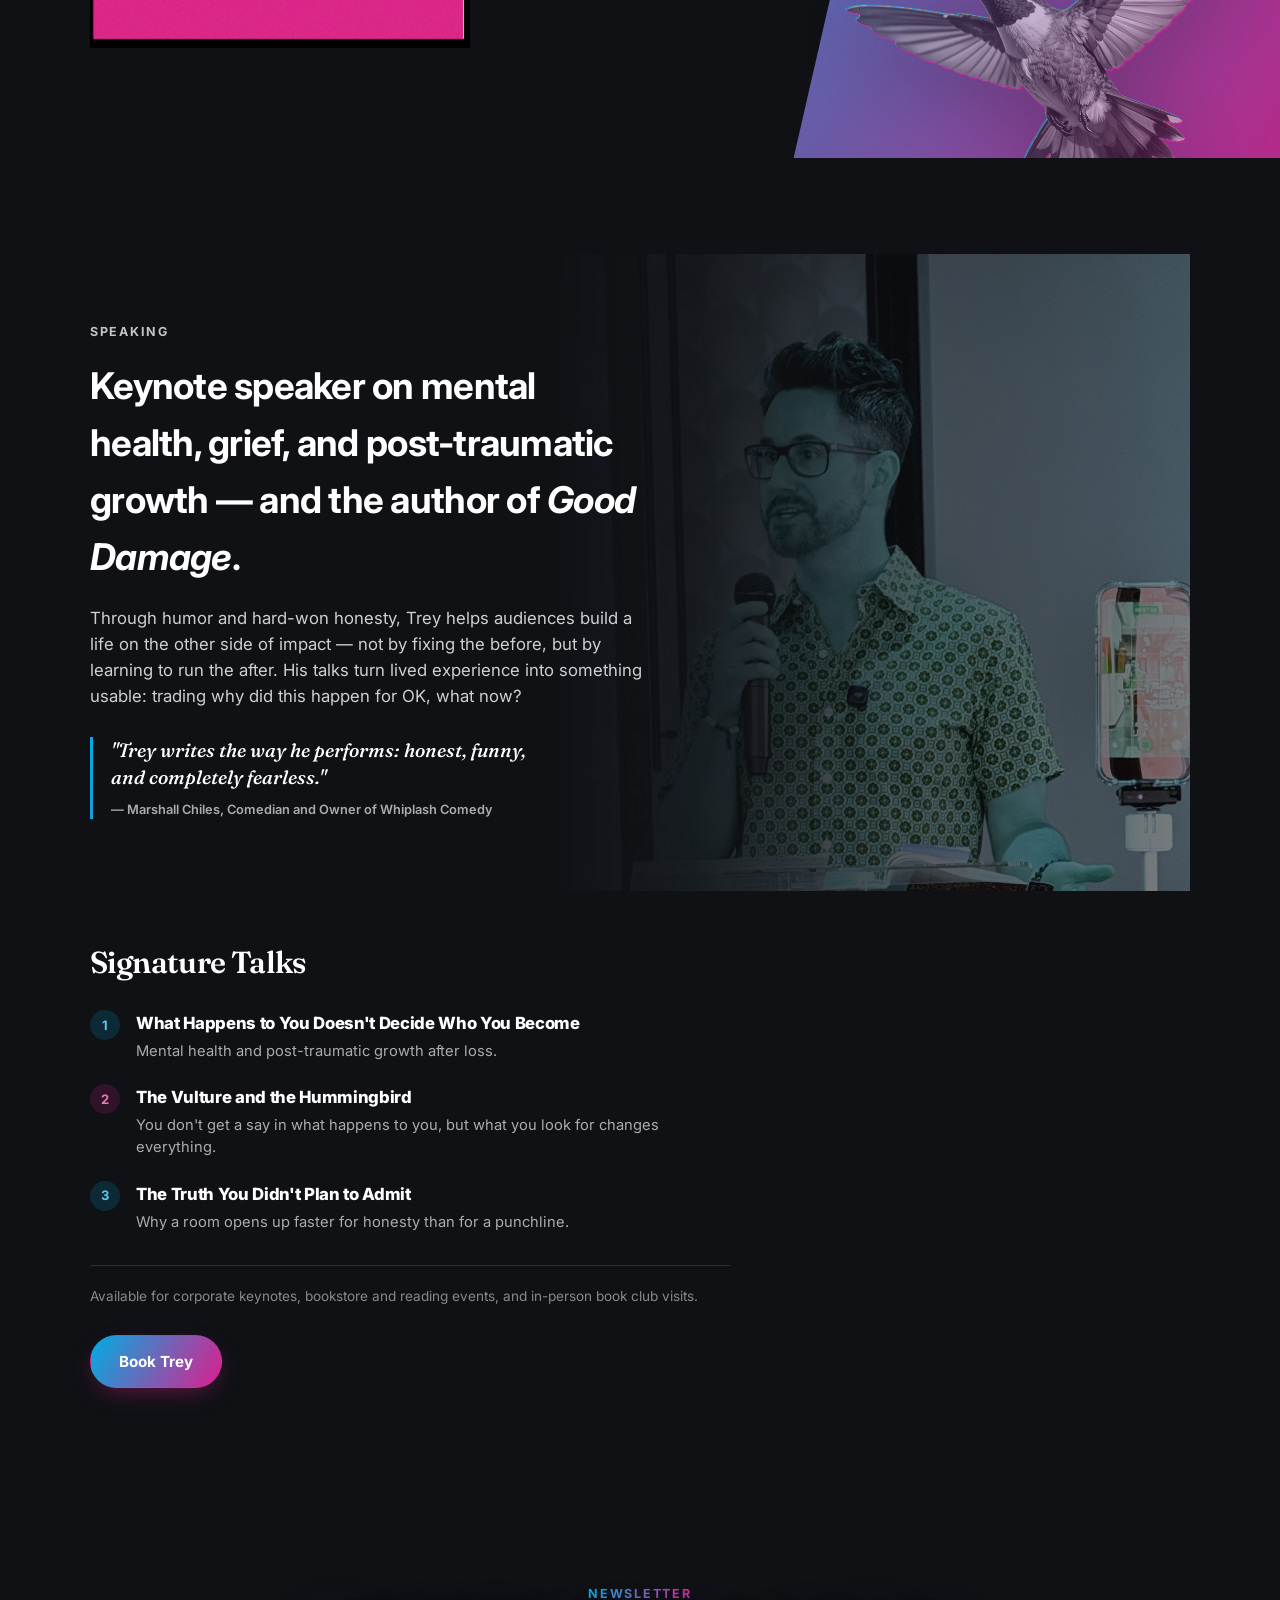
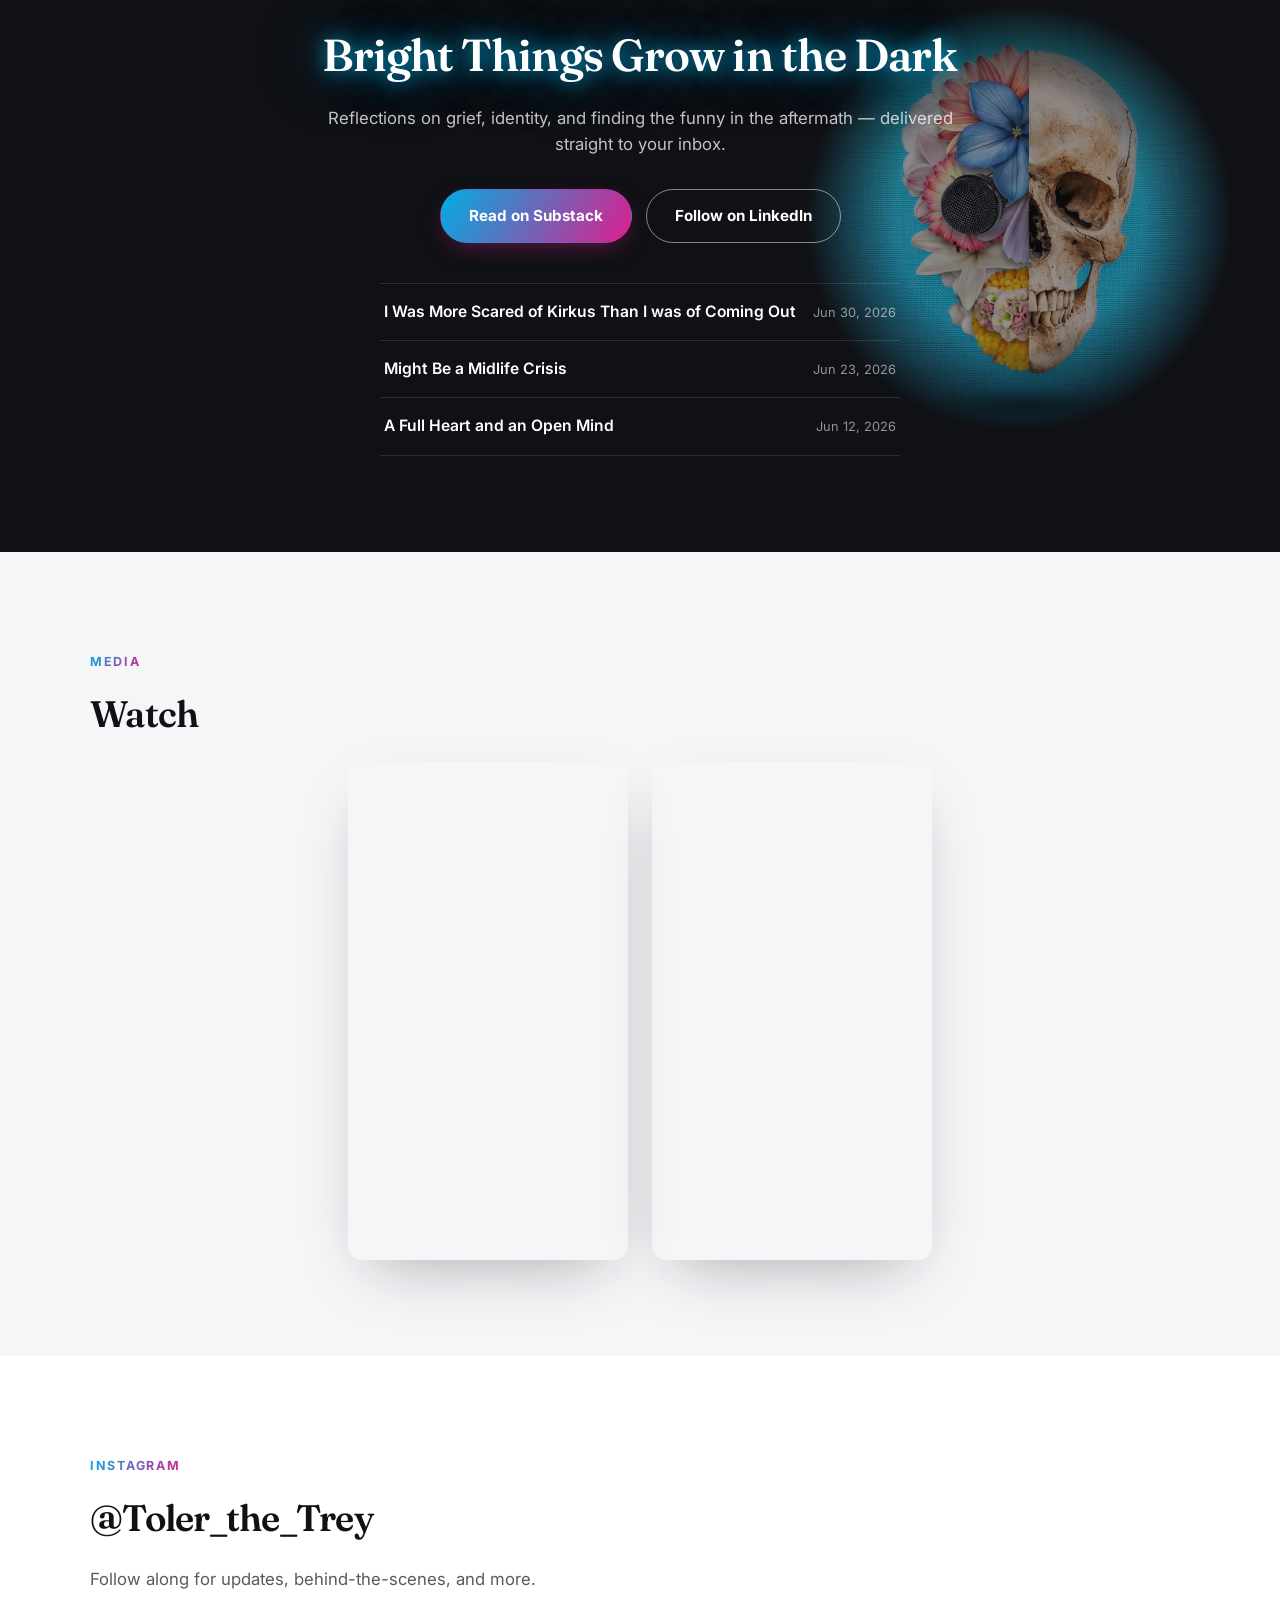
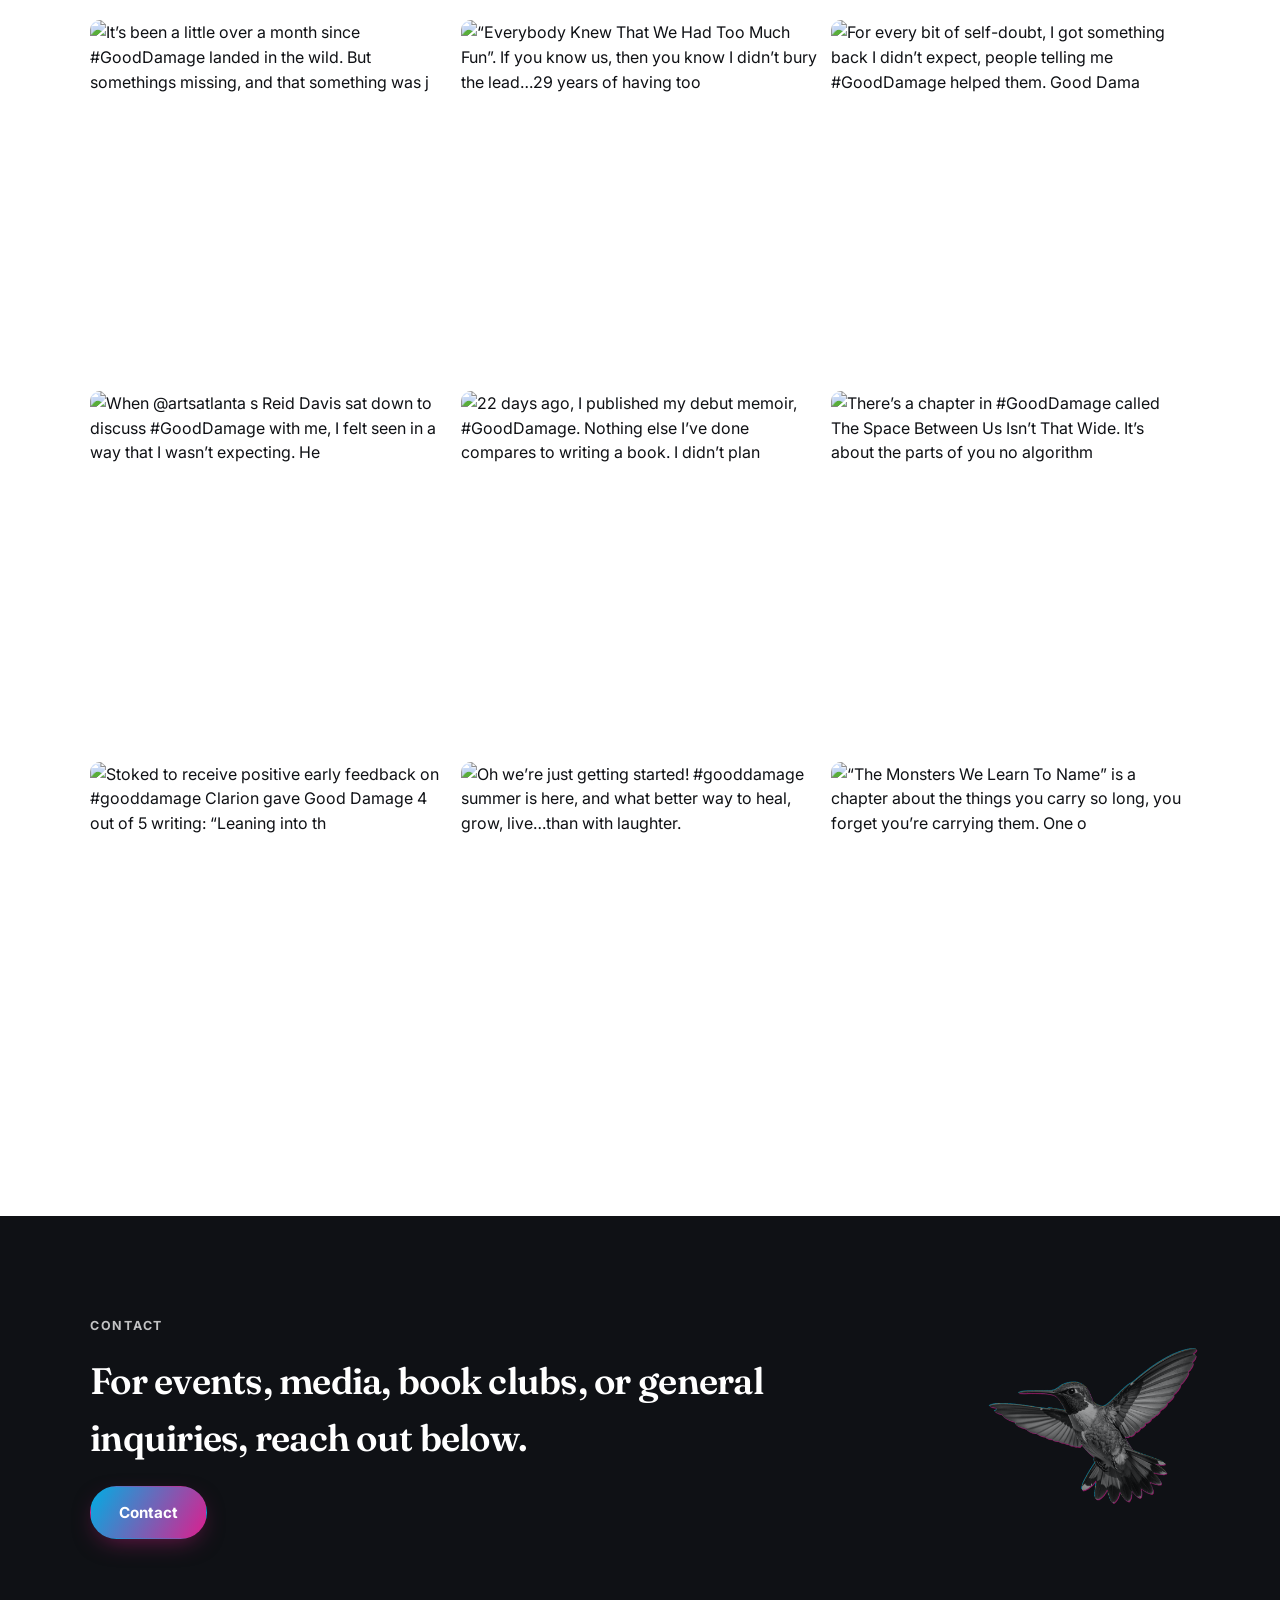
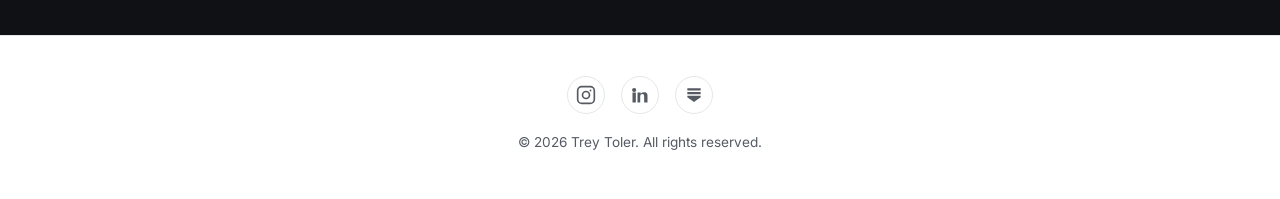
==== commit 5f330fa3: "Add files via upload" ====
--- a/index.html
+++ b/index.html
@@ -211,6 +211,7 @@
           <p>He spent years circling his own story like a vulture — clocking what broke, and what wasn't coming back.</p>
           <p>Now his mission is teaching other people to trade the vulture for the hummingbird — faster than he did.</p>
         </div>
+        <blockquote class="pull-quote pull-quote-light">"People don't connect because you're flawless or fascinating. They connect because the honesty underneath it lets them recognize themselves."<span>— Trey Toler, <em>Good Damage</em></span></blockquote>
       </div>
       <div class="about-split-media">
         <!--
--- a/styles.css
+++ b/styles.css
@@ -356,23 +356,24 @@
   font-family: 'Fraunces', serif;
   font-style: italic;
   font-weight: 500;
-  font-size: clamp(1.5rem, 2.6vw, 2.1rem);
-  line-height: 1.35;
-  color: #fff;
-  border-left: 4px solid;
+  font-size: clamp(1.05rem, 1.5vw, 1.25rem);
+  line-height: 1.4;
+  color: #fff;
+  border-left: 3px solid;
   border-image: var(--gradient) 1;
-  padding-left: 22px;
-  margin: 20px 0 28px;
+  padding-left: 18px;
+  margin: 16px 0 8px;
+  max-width: 460px;
 }
 
 .speaking-lead-quote span {
   display: block;
   font-family: 'Inter', sans-serif;
   font-style: normal;
-  font-size: 0.95rem;
+  font-size: 0.8rem;
   font-weight: 600;
   color: rgba(255,255,255,0.65);
-  margin-top: 14px;
+  margin-top: 10px;
 }
 
 .speaking-tagline {
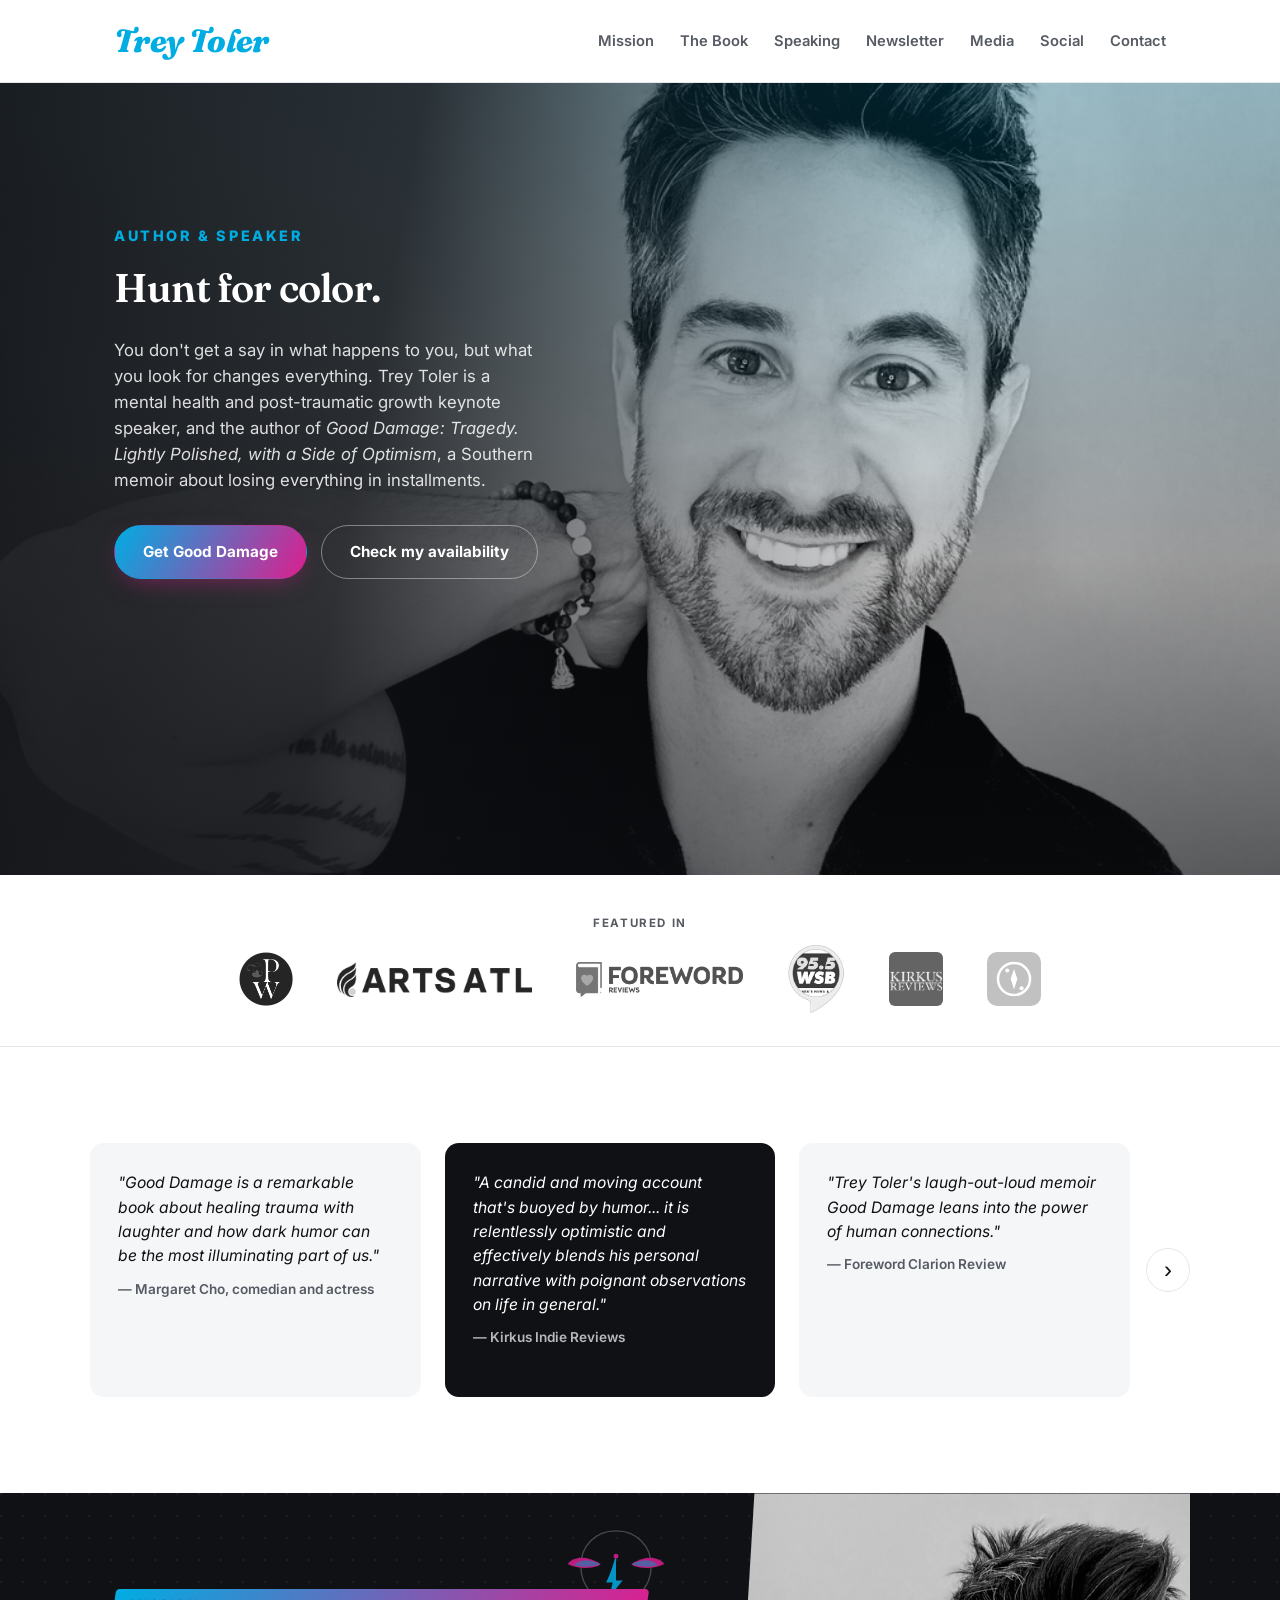
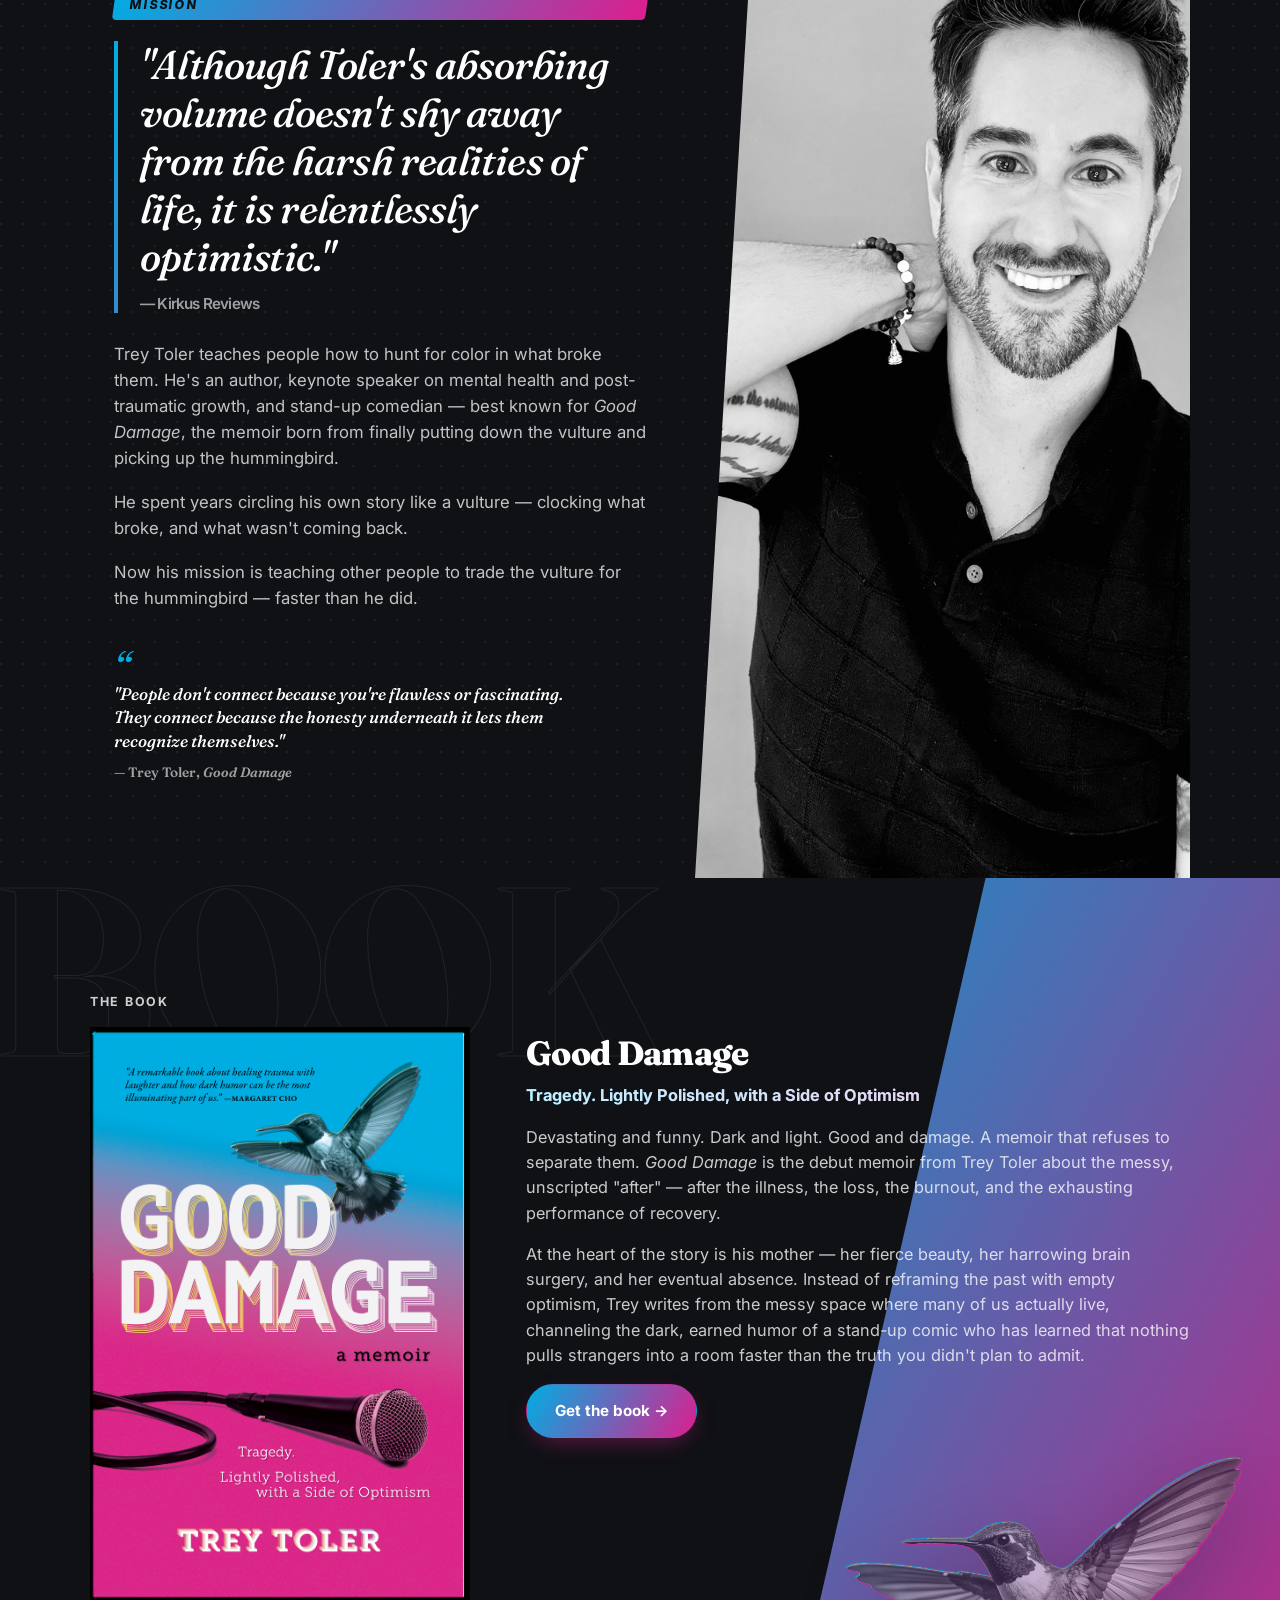
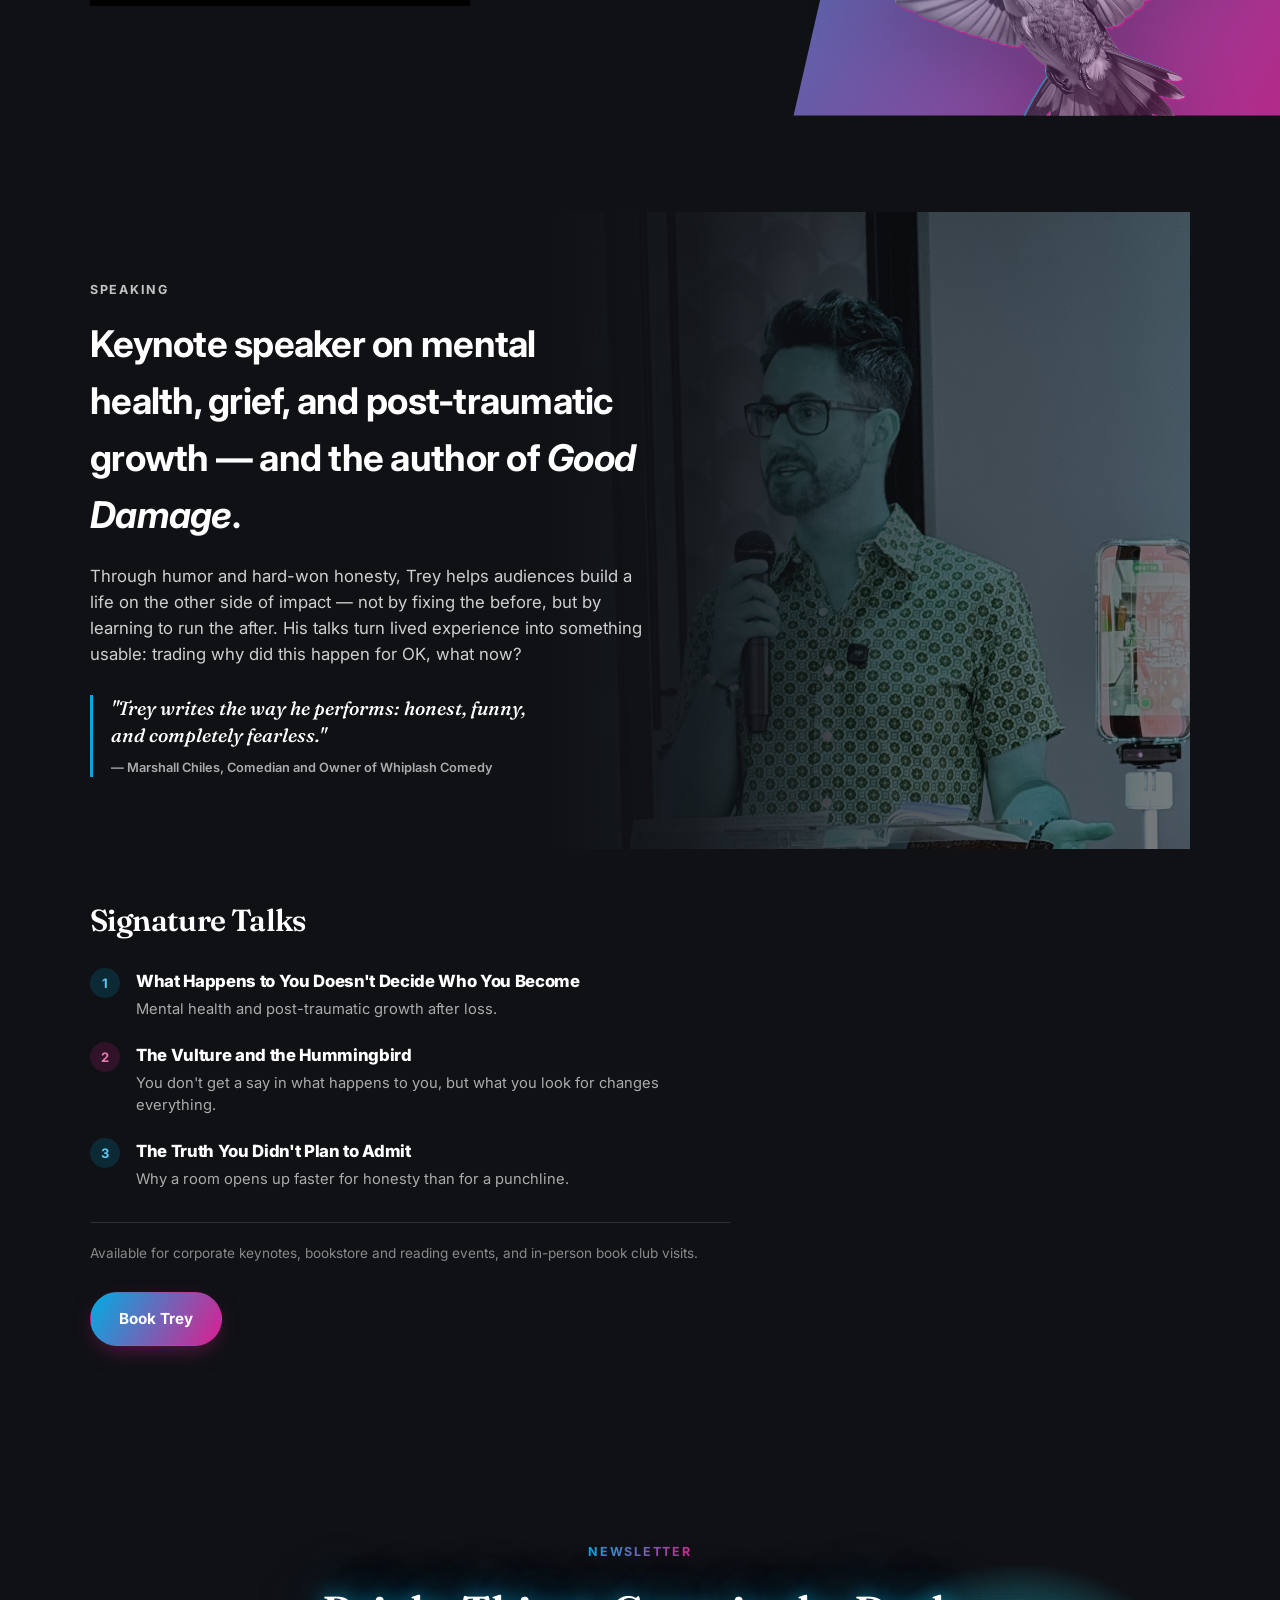
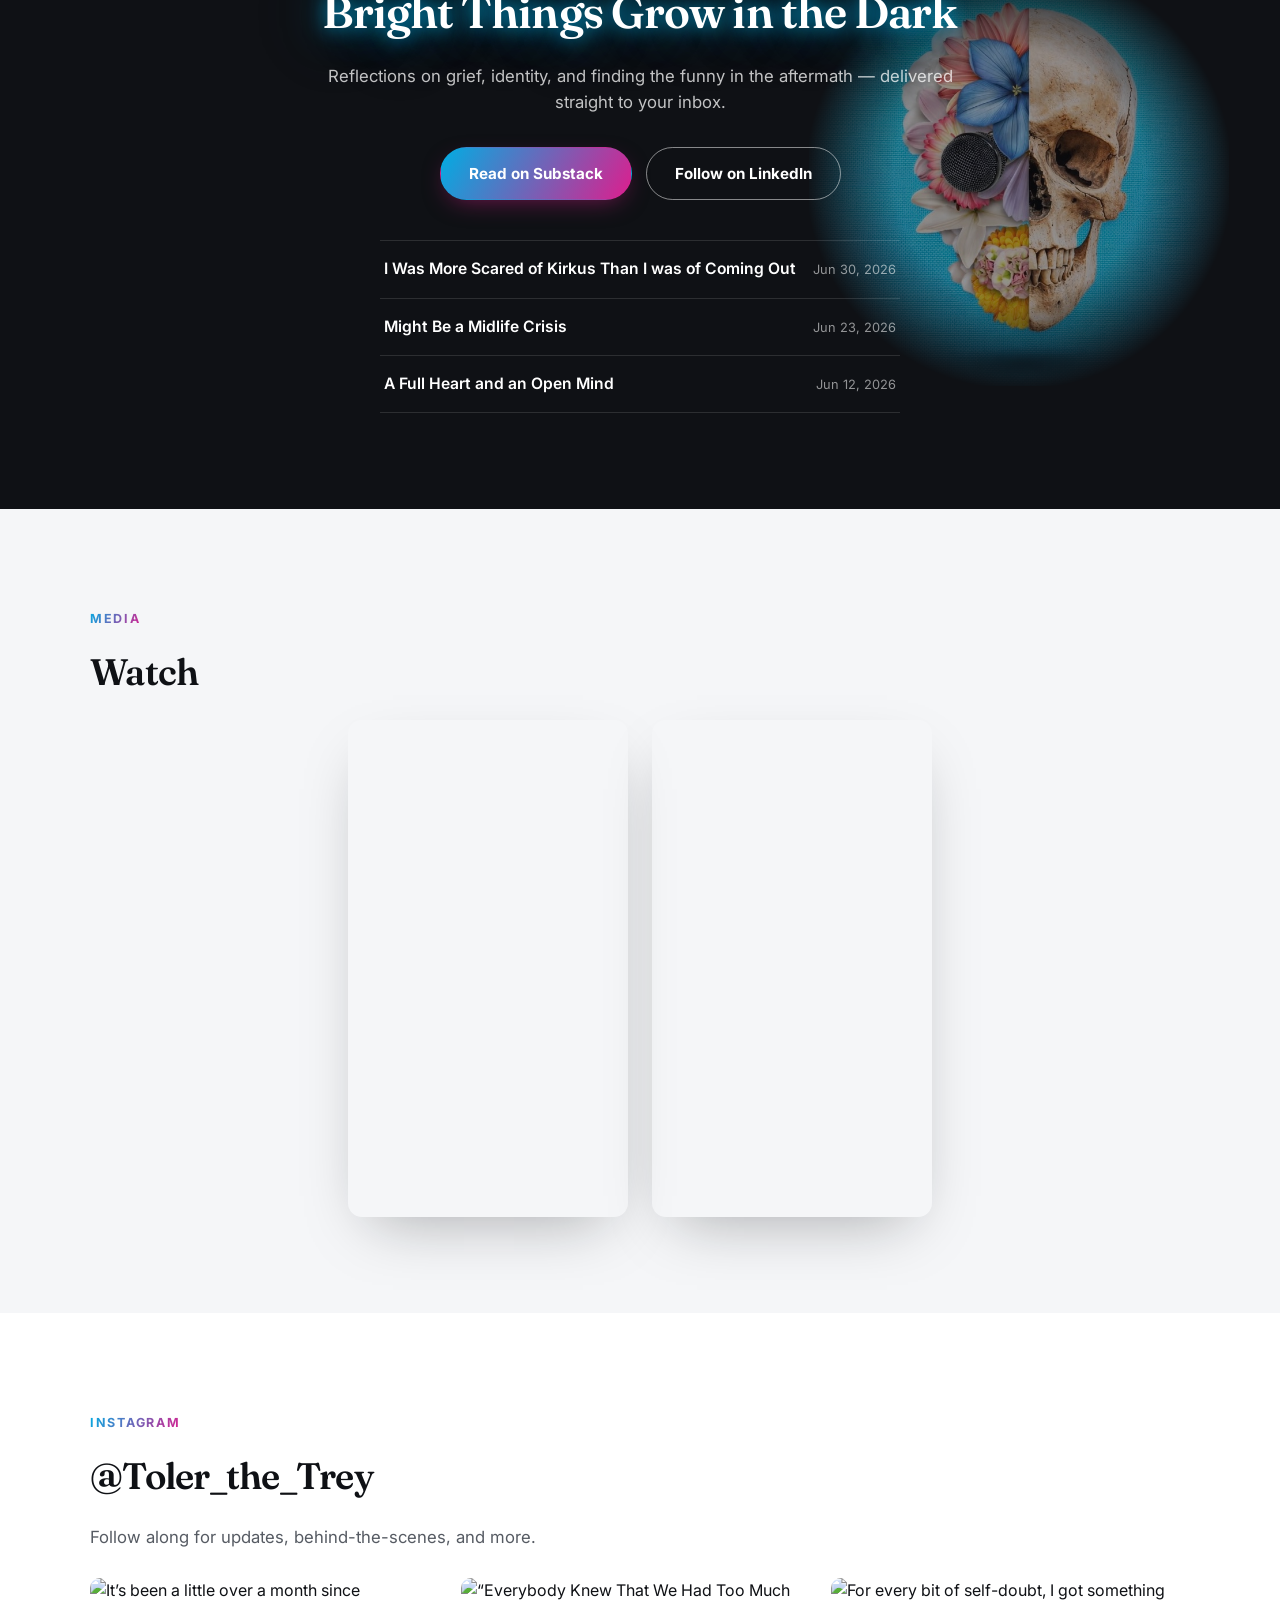
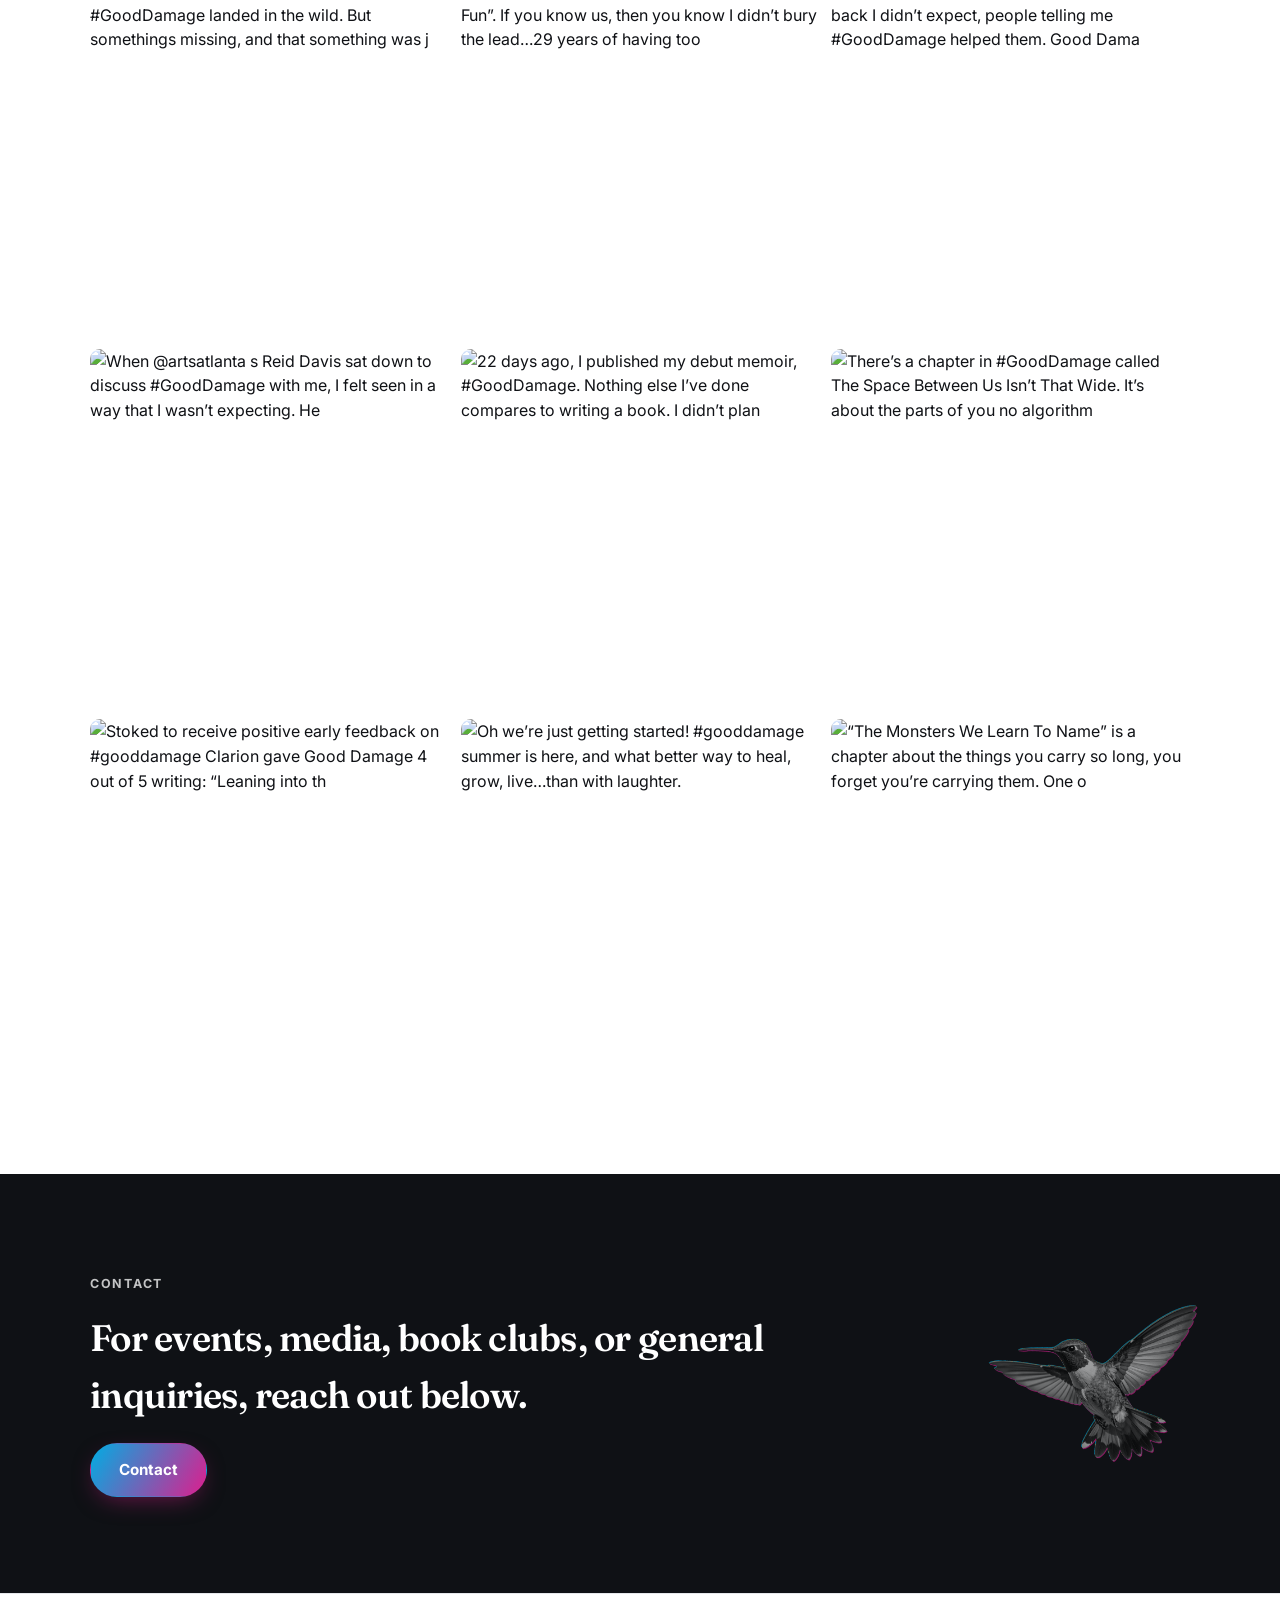
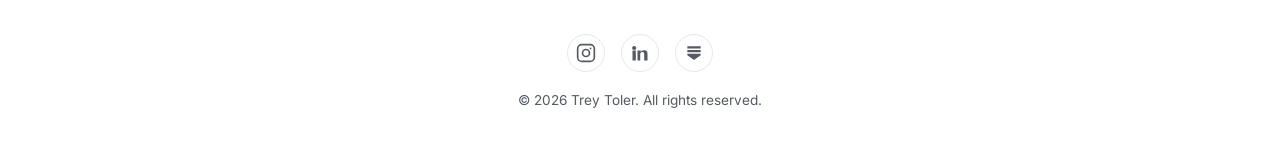
==== commit 793f7daf: "Add files via upload" ====
--- a/index.html
+++ b/index.html
@@ -203,7 +203,7 @@
   <section id="about" class="about-split">
     <div class="about-split-inner">
       <div class="about-split-text">
-        <img class="about-hummingbird" src="hummingbird.png" alt="" aria-hidden="true">
+        <img class="about-hummingbird" src="skull-hummingbird.svg" alt="" aria-hidden="true">
         <p class="eyebrow">Mission</p>
         <h2 class="about-quote-heading">"Although Toler's absorbing volume doesn't shy away from the harsh realities of life, it is relentlessly optimistic."<span>— Kirkus Reviews</span></h2>
         <div class="about-copy">
--- a/styles.css
+++ b/styles.css
@@ -567,13 +567,21 @@
 
 .pull-quote {
   font-family: 'Fraunces', serif;
-  font-size: 1.4rem;
+  font-size: 1.05rem;
   font-weight: 500;
   line-height: 1.4;
-  border-left: 4px solid;
-  border-image: var(--gradient) 1;
-  padding-left: 22px;
-  margin: 40px 0 32px;
+  margin: 28px 0 0;
+  max-width: 460px;
+}
+
+.pull-quote::before {
+  content: '\201C';
+  display: block;
+  font-family: 'Fraunces', serif;
+  font-size: 2.4rem;
+  line-height: 0.5;
+  color: var(--blue);
+  margin-bottom: 6px;
 }
 
 /* Praise */
@@ -754,7 +762,6 @@
 
 .pull-quote-light {
   color: #fff;
-  border-image: var(--gradient) 1;
 }
 
 .pull-quote-light span { color: rgba(255,255,255,0.6); }
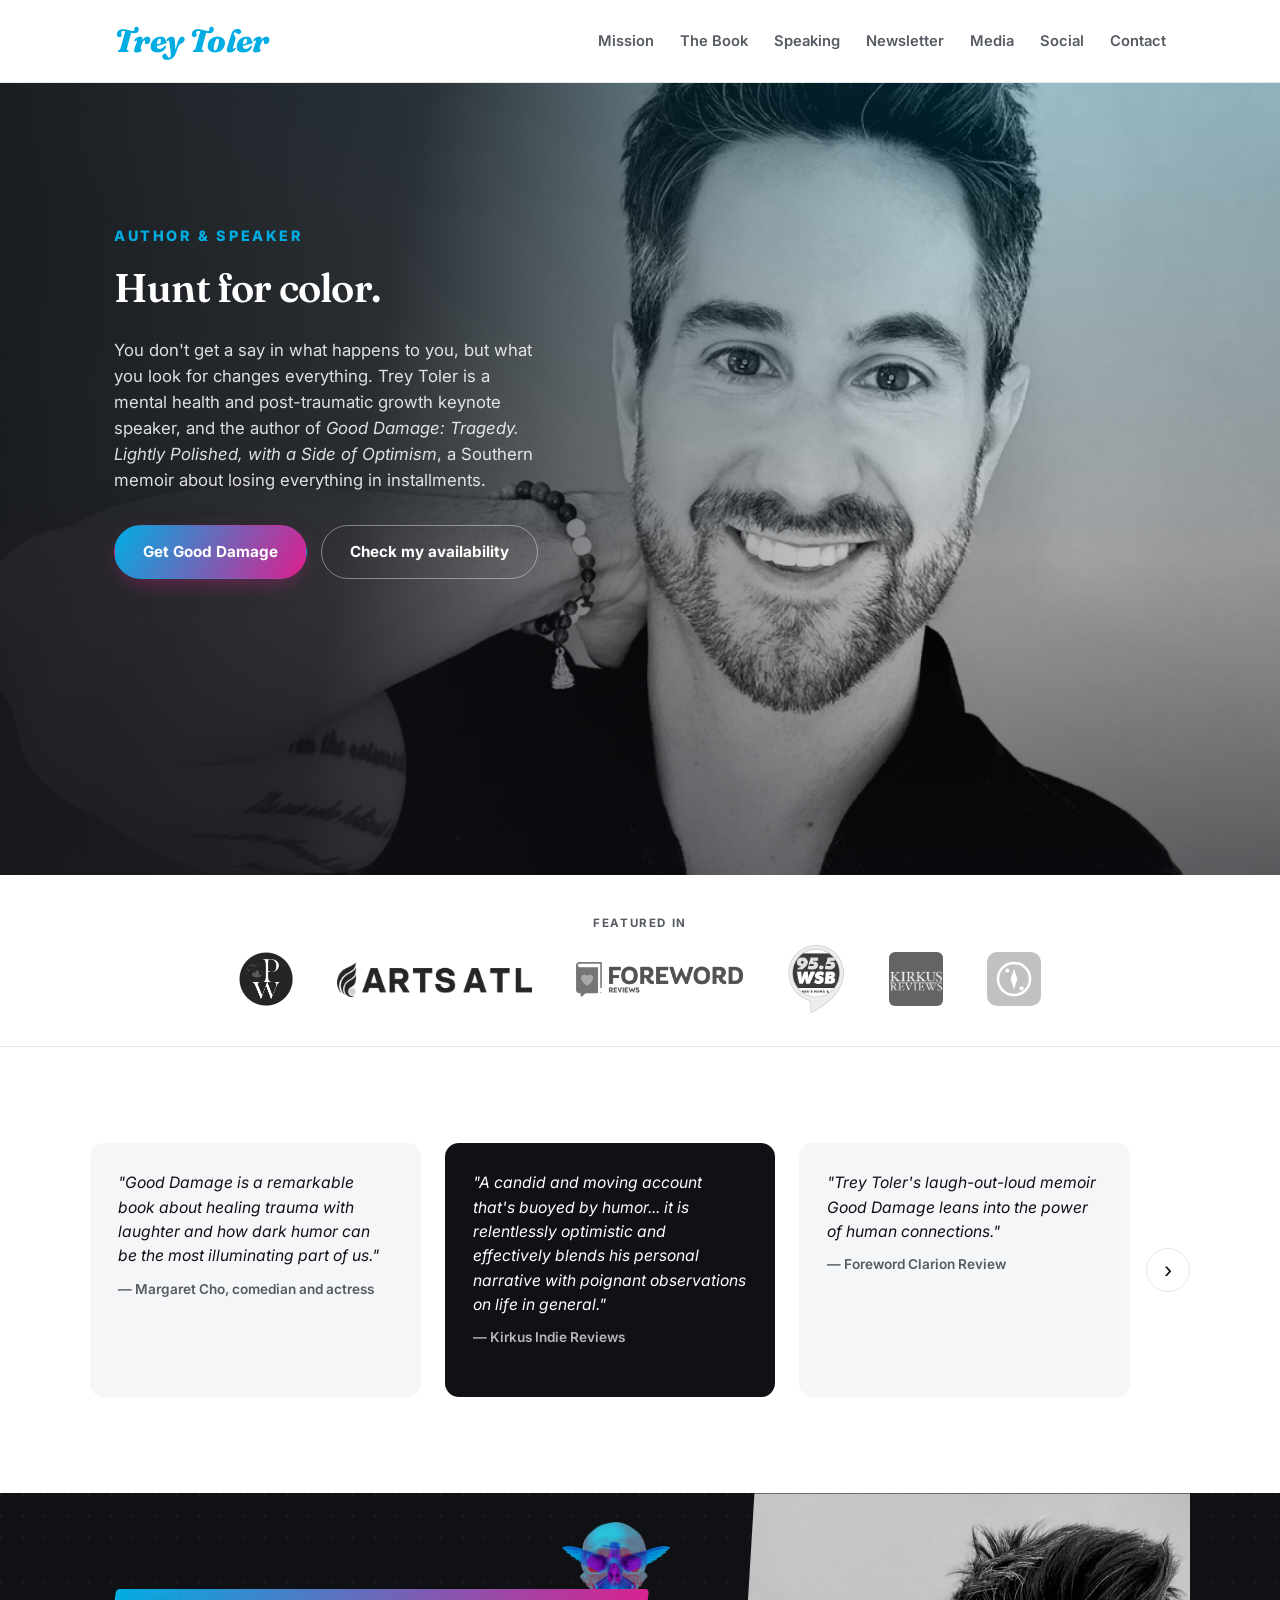
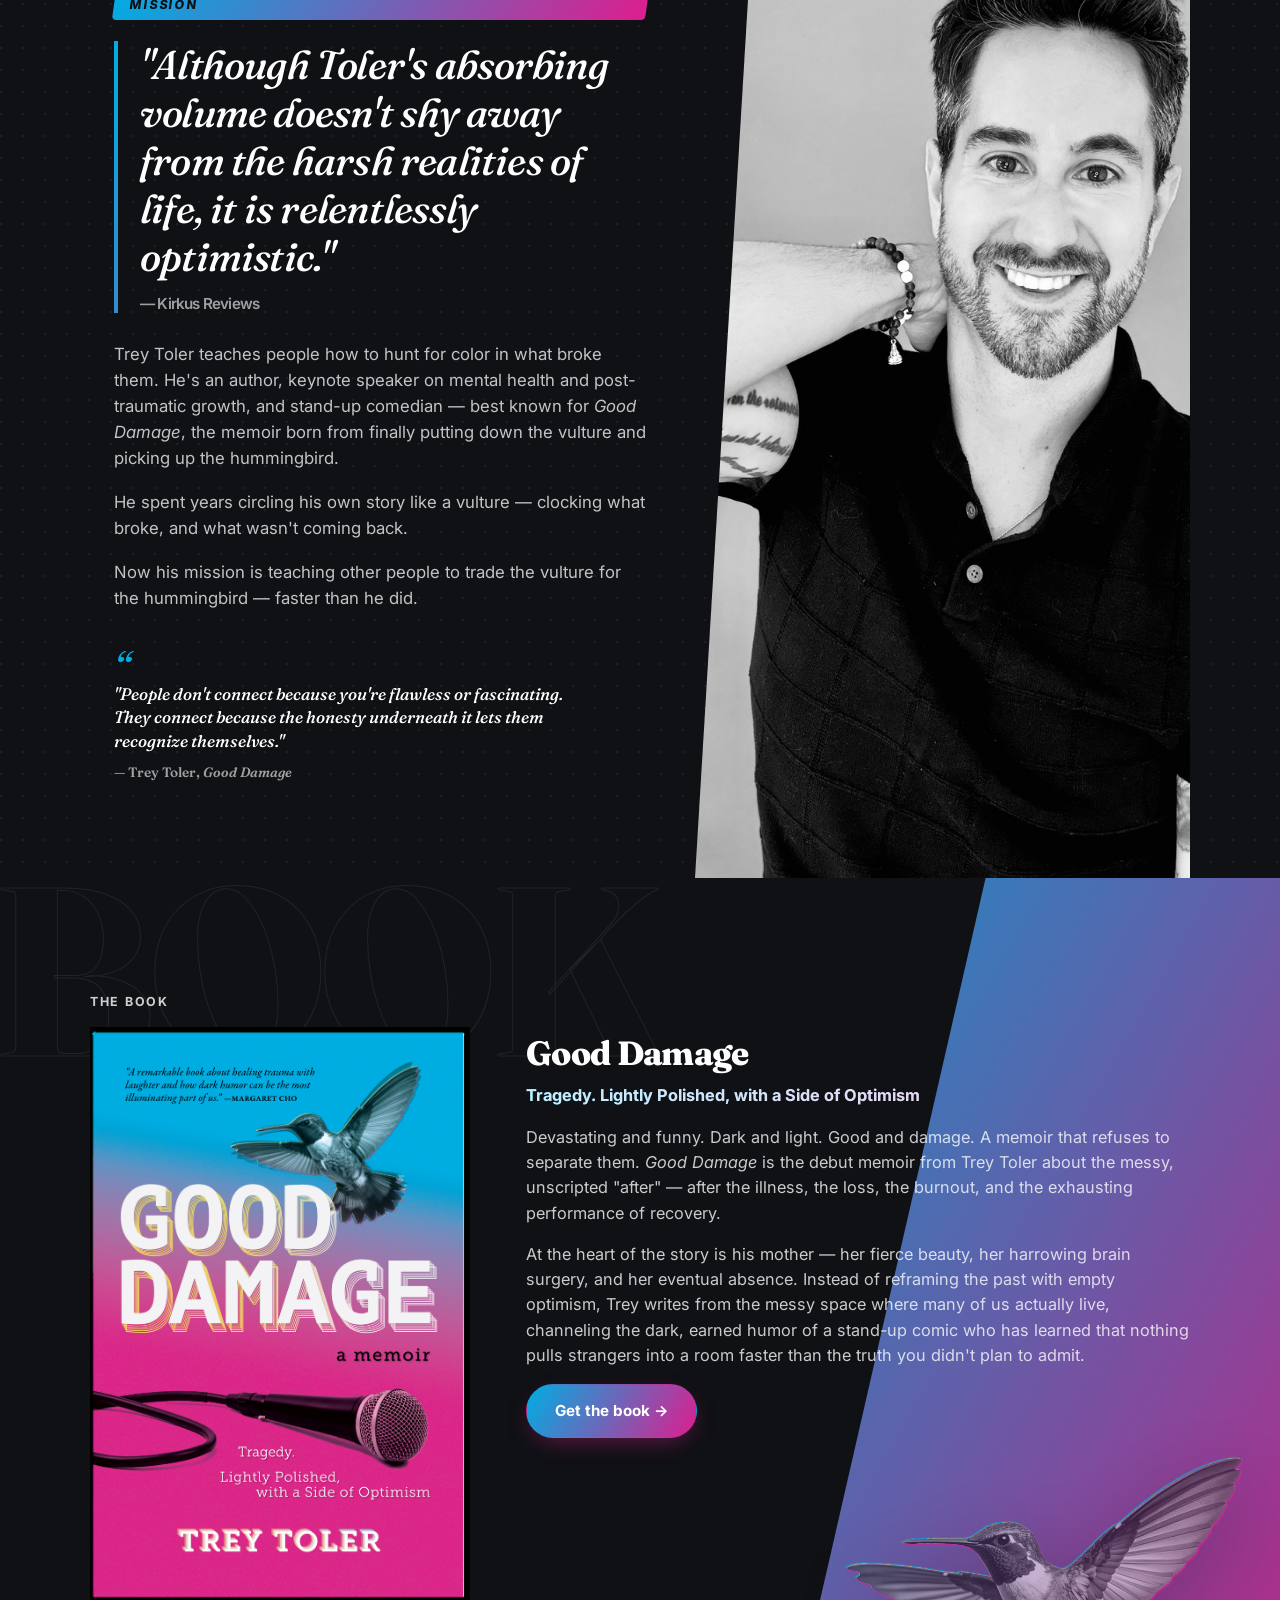
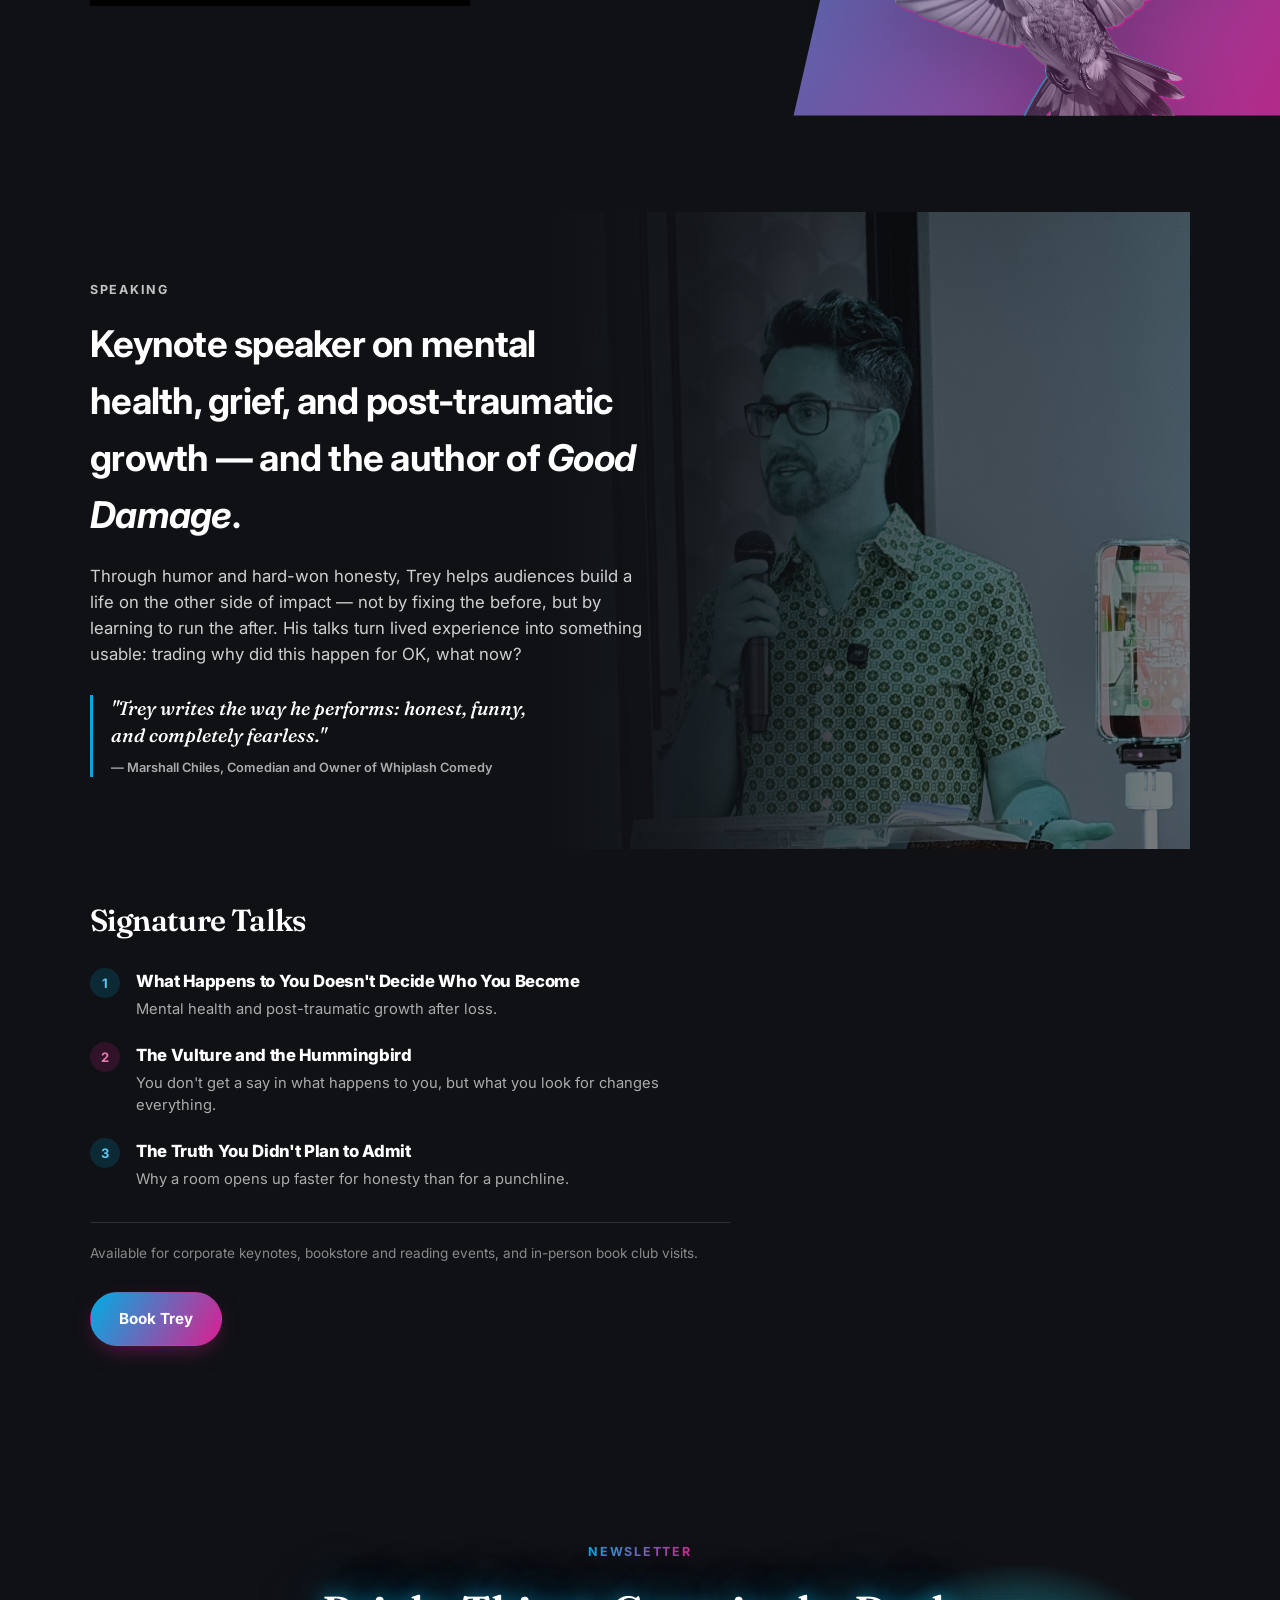
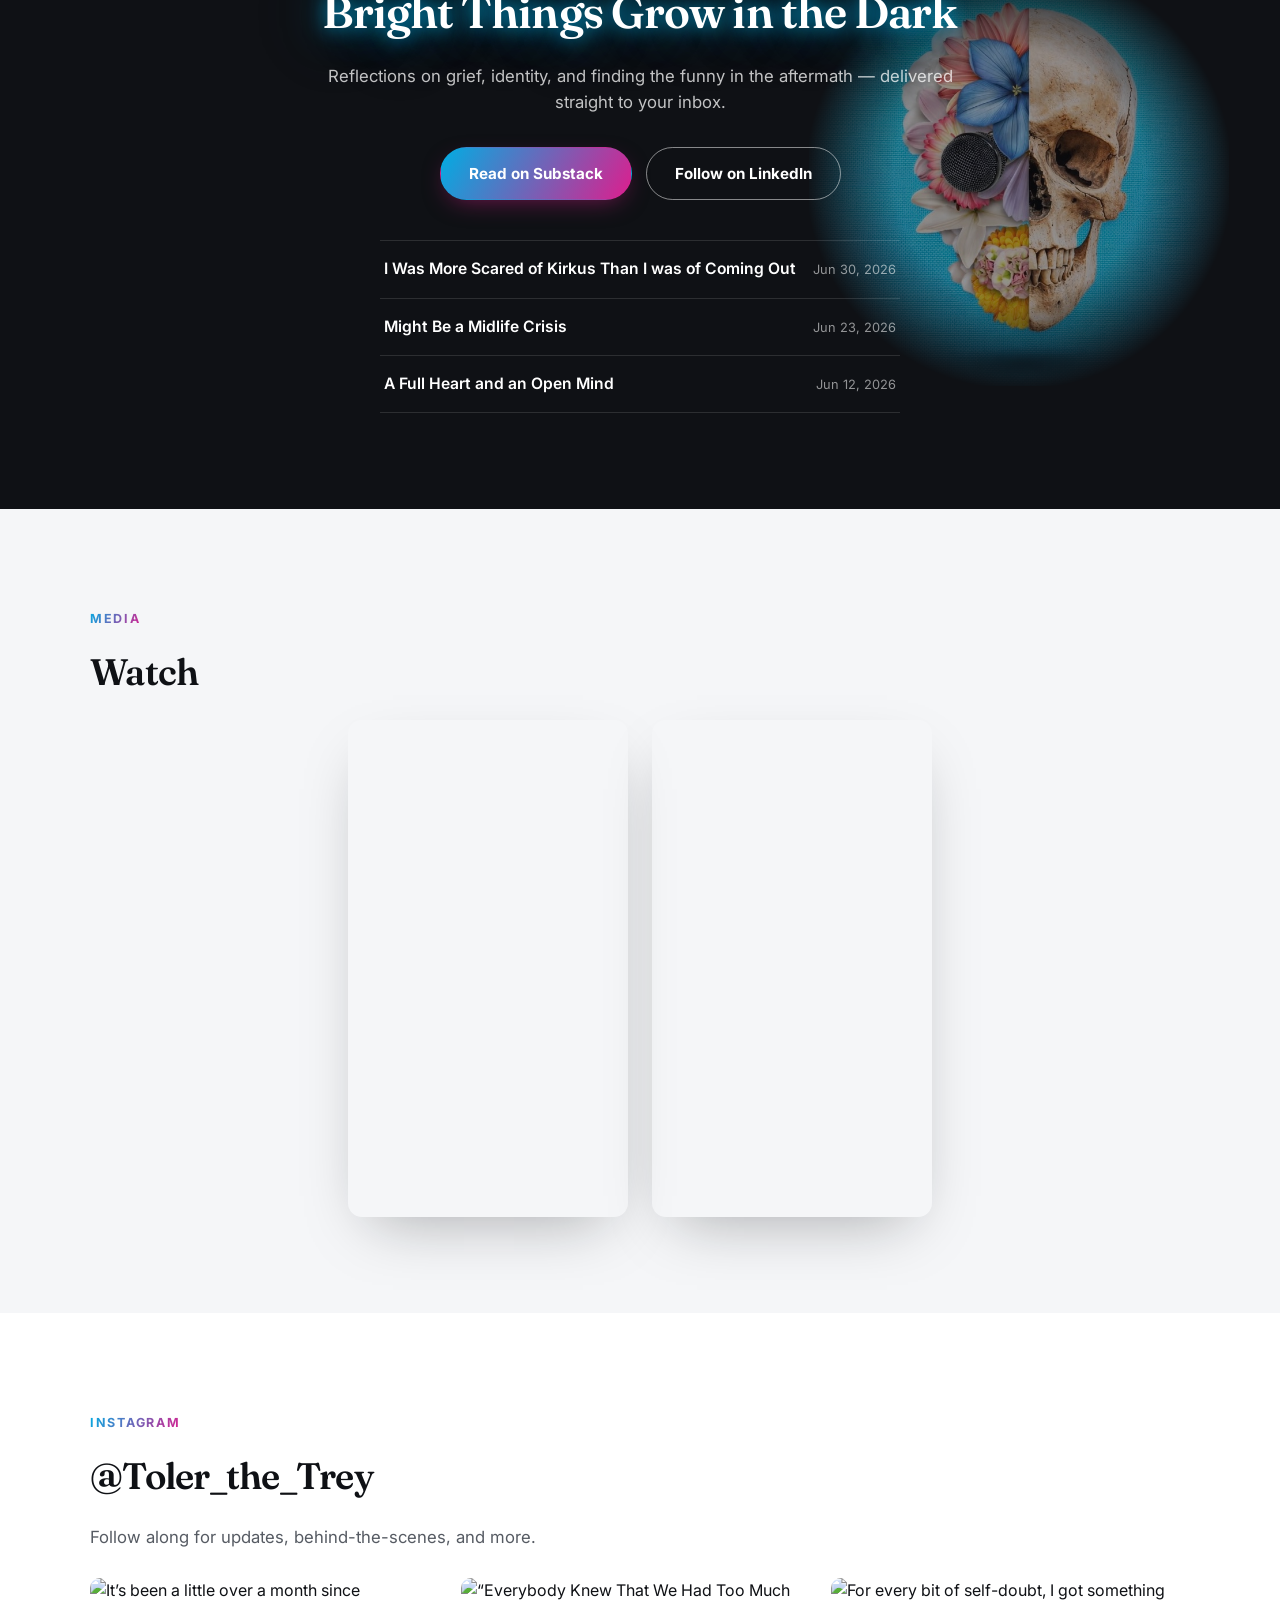
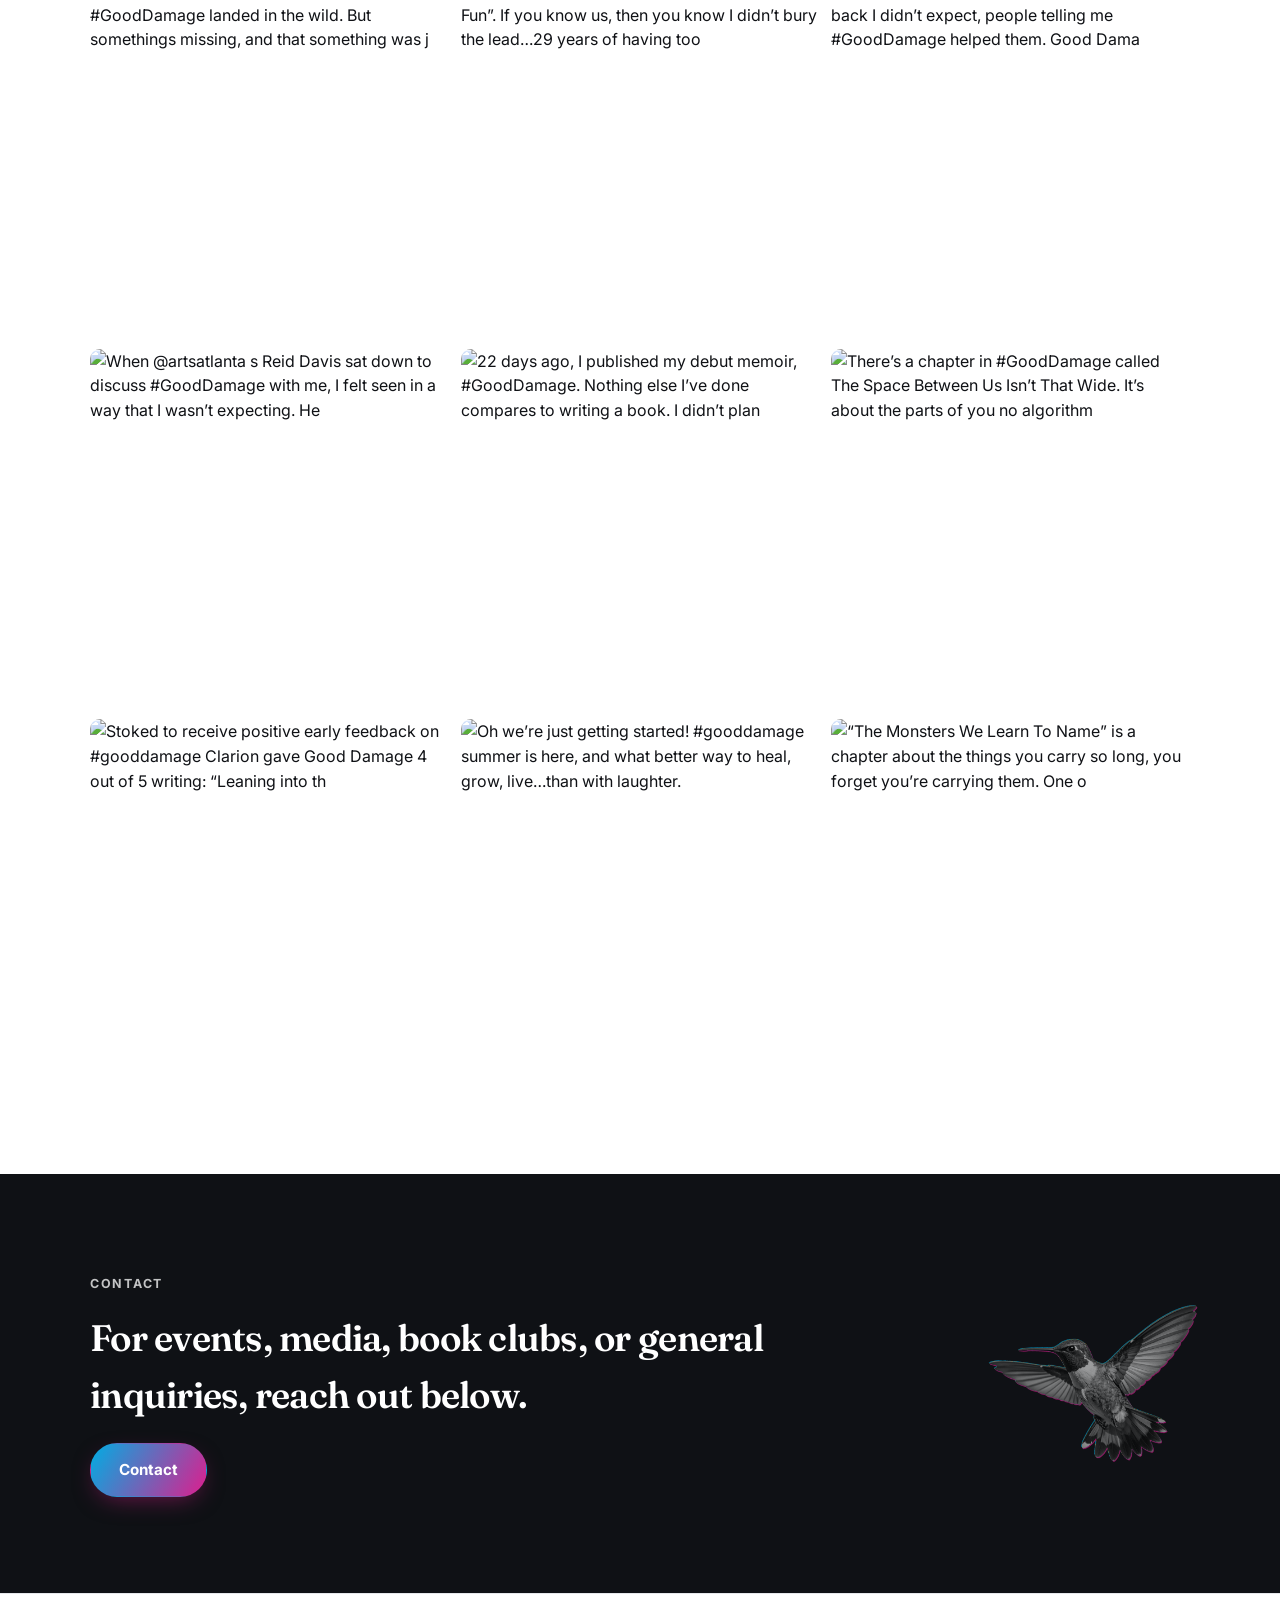
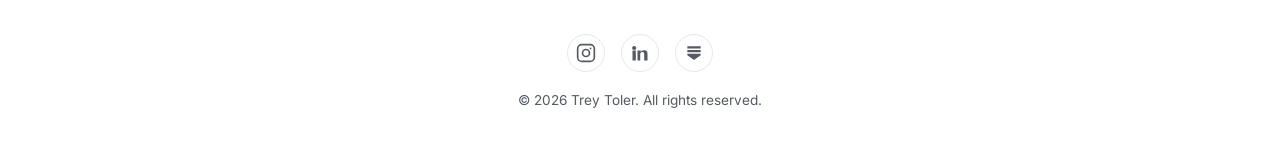
==== commit ca9c0ccc: "Add files via upload" ====
--- a/index.html
+++ b/index.html
@@ -203,7 +203,7 @@
   <section id="about" class="about-split">
     <div class="about-split-inner">
       <div class="about-split-text">
-        <img class="about-hummingbird" src="skull-hummingbird.svg" alt="" aria-hidden="true">
+        <img class="about-hummingbird" src="skull-hummingbird.png" alt="" aria-hidden="true">
         <p class="eyebrow">Mission</p>
         <h2 class="about-quote-heading">"Although Toler's absorbing volume doesn't shy away from the harsh realities of life, it is relentlessly optimistic."<span>— Kirkus Reviews</span></h2>
         <div class="about-copy">
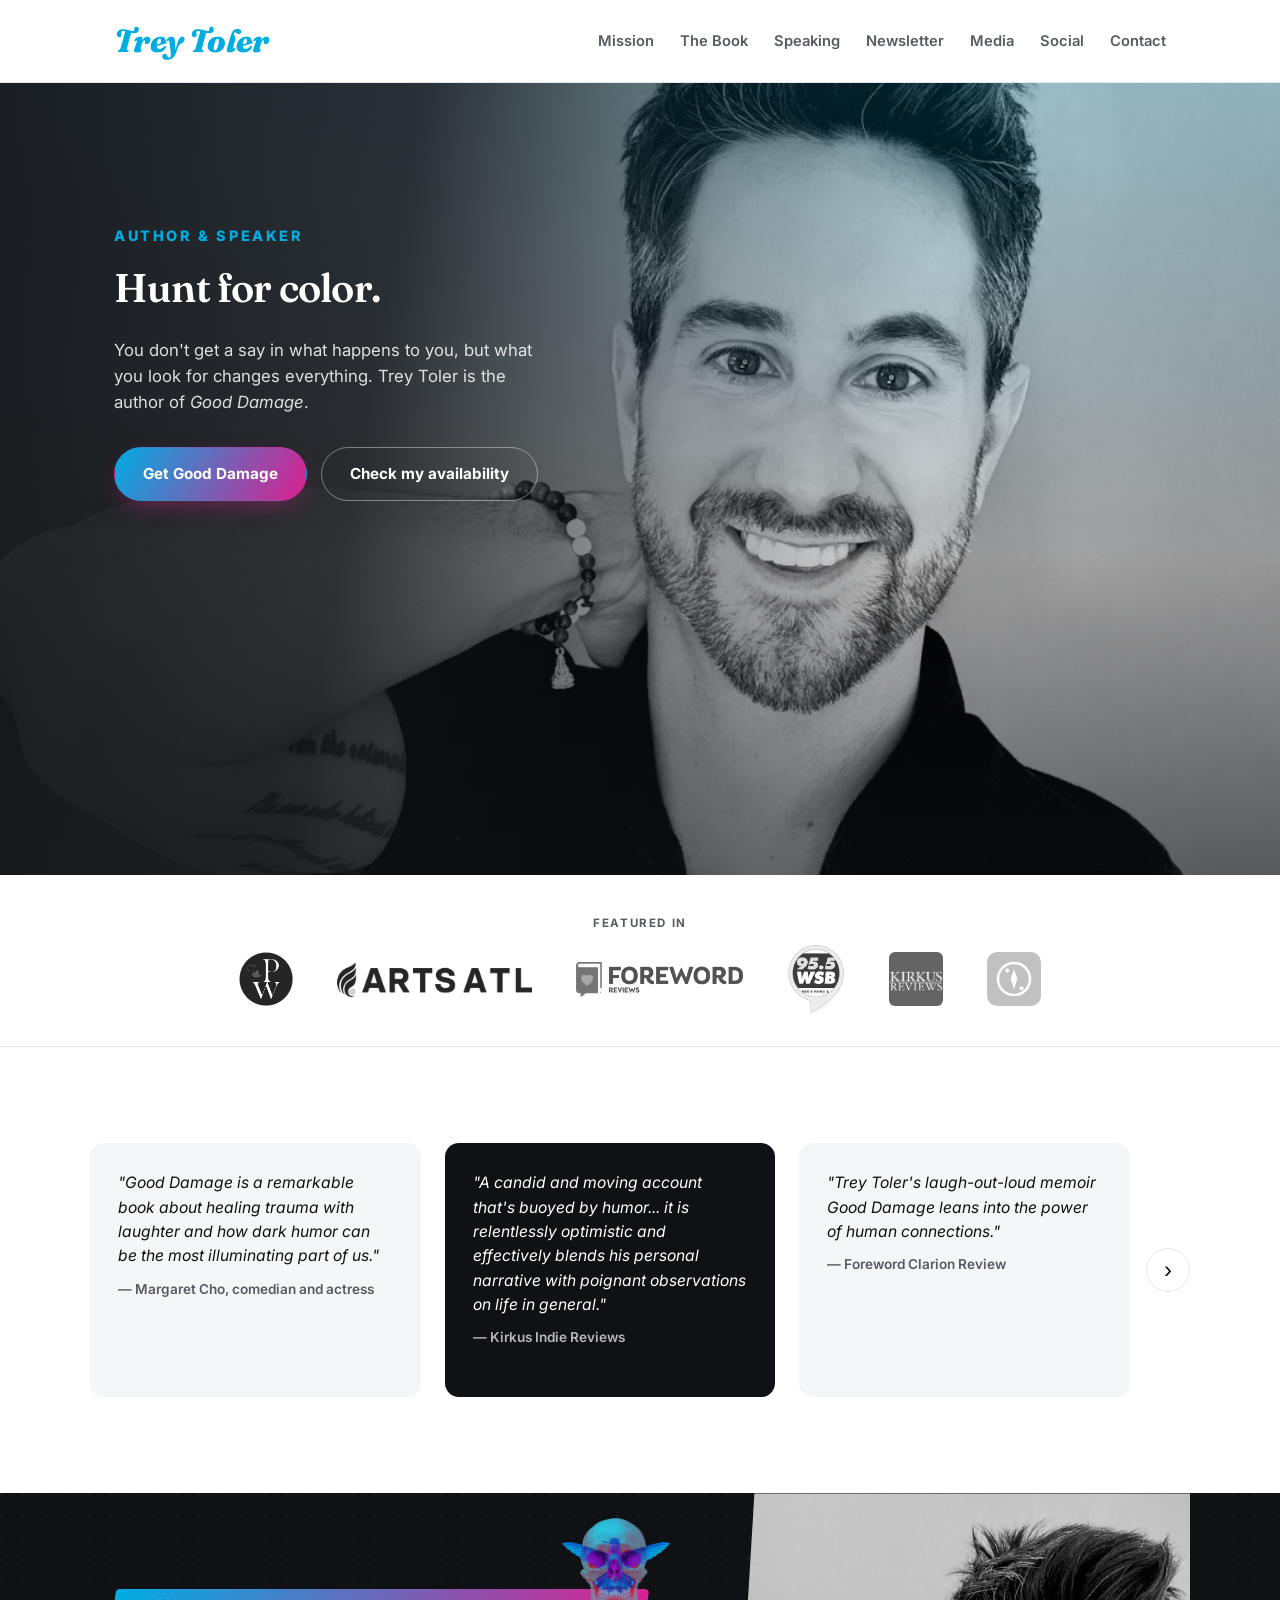
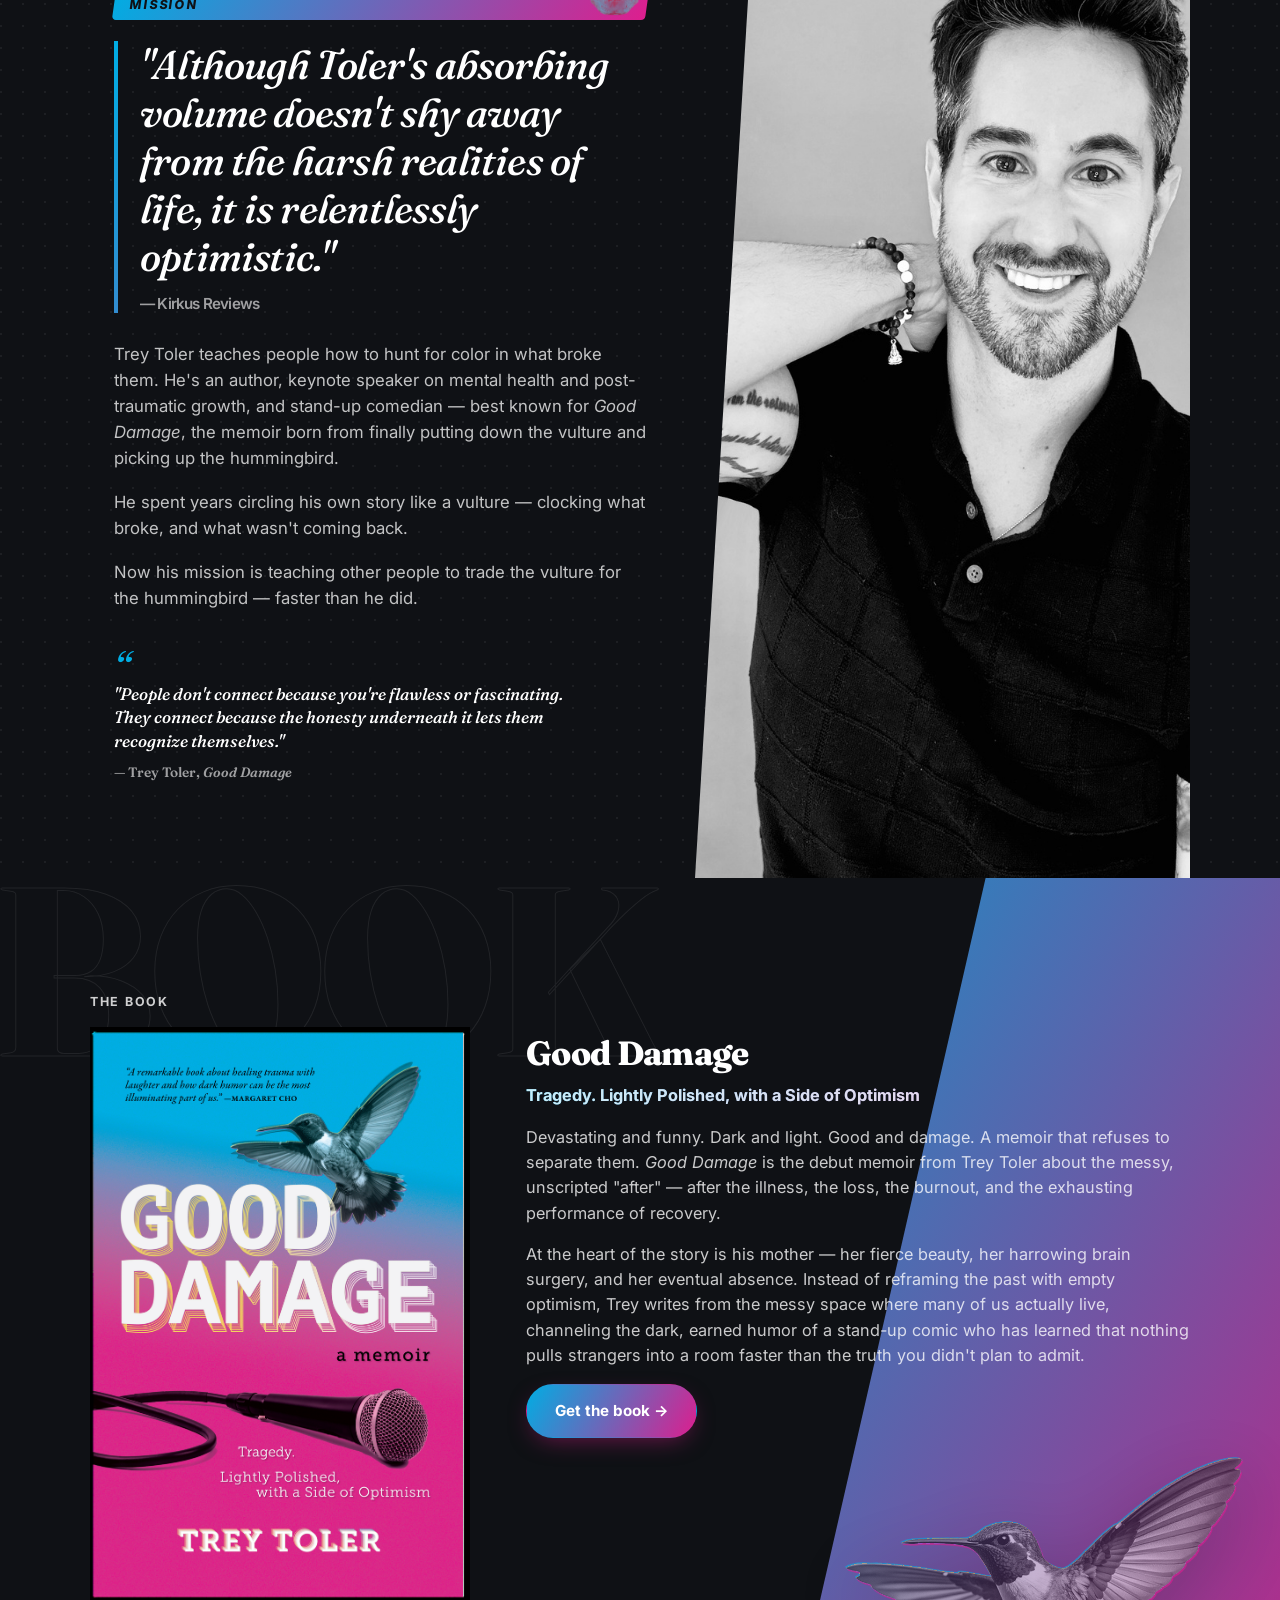
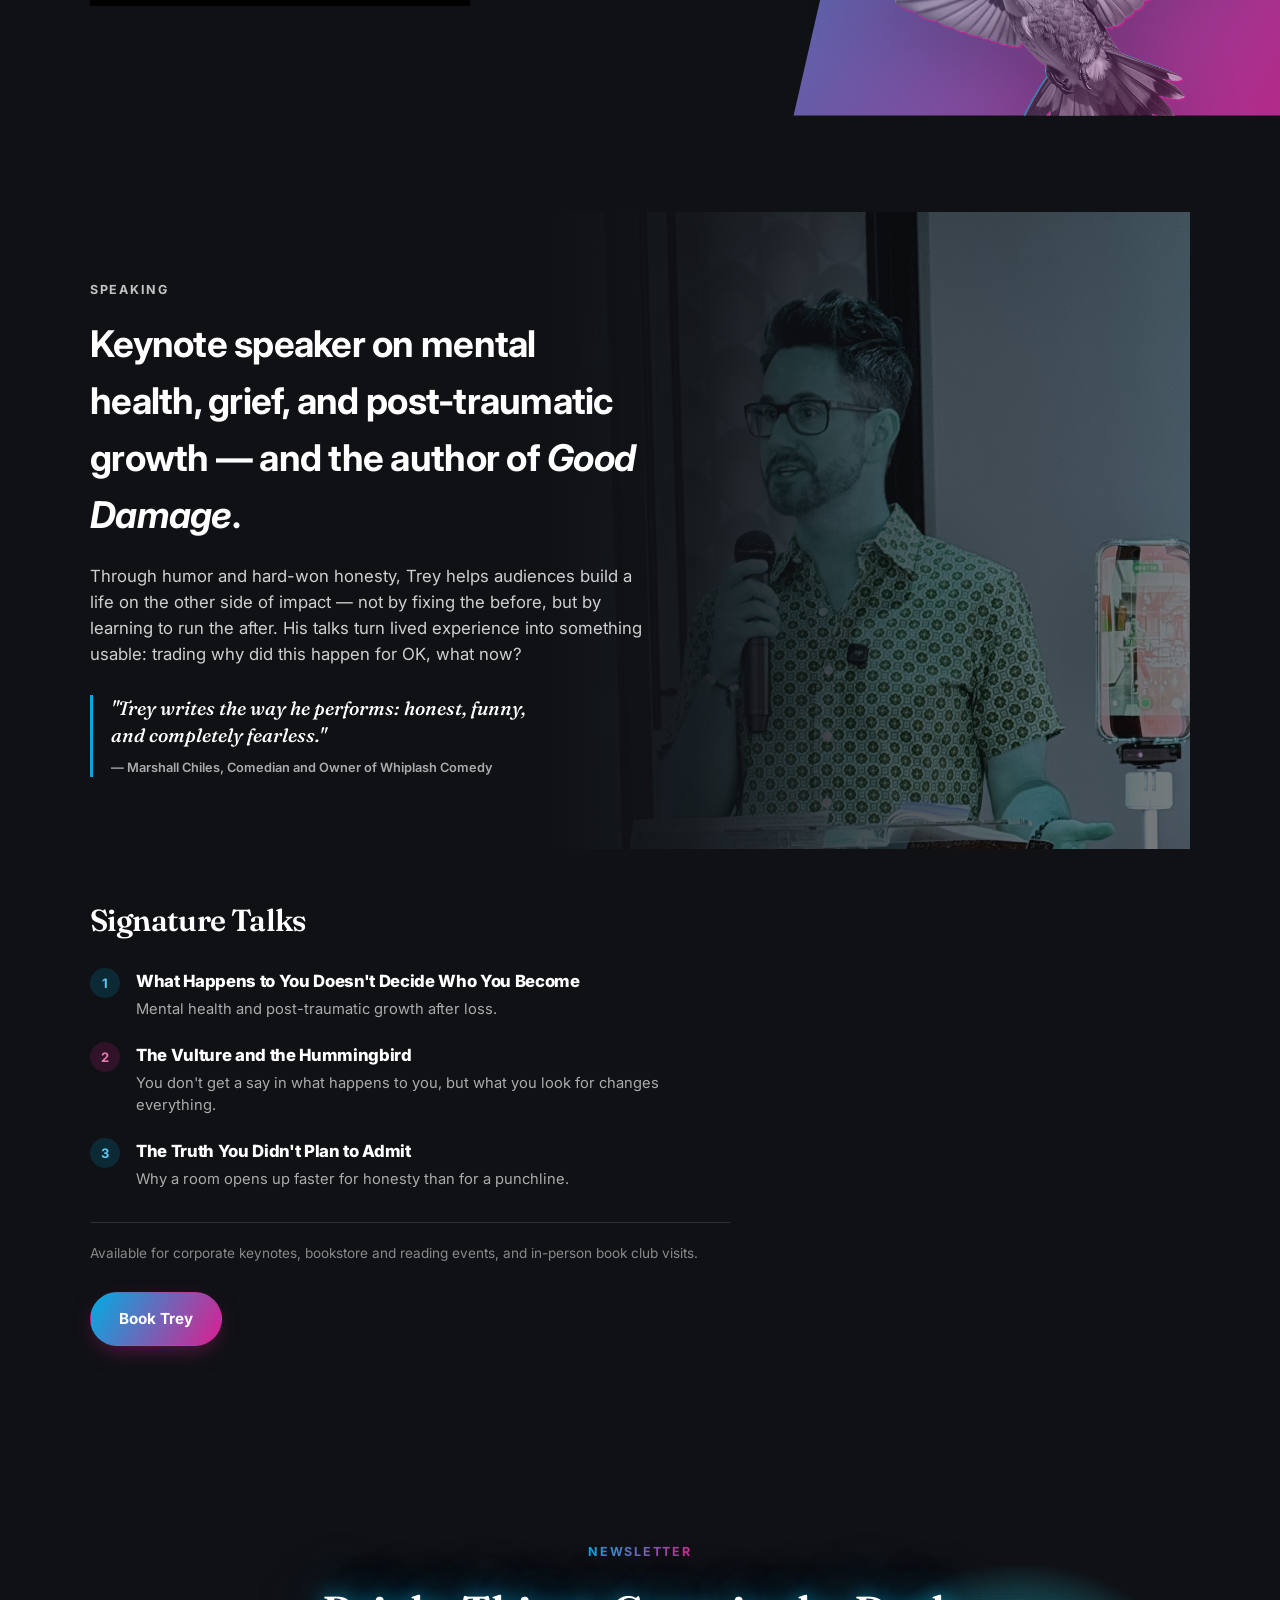
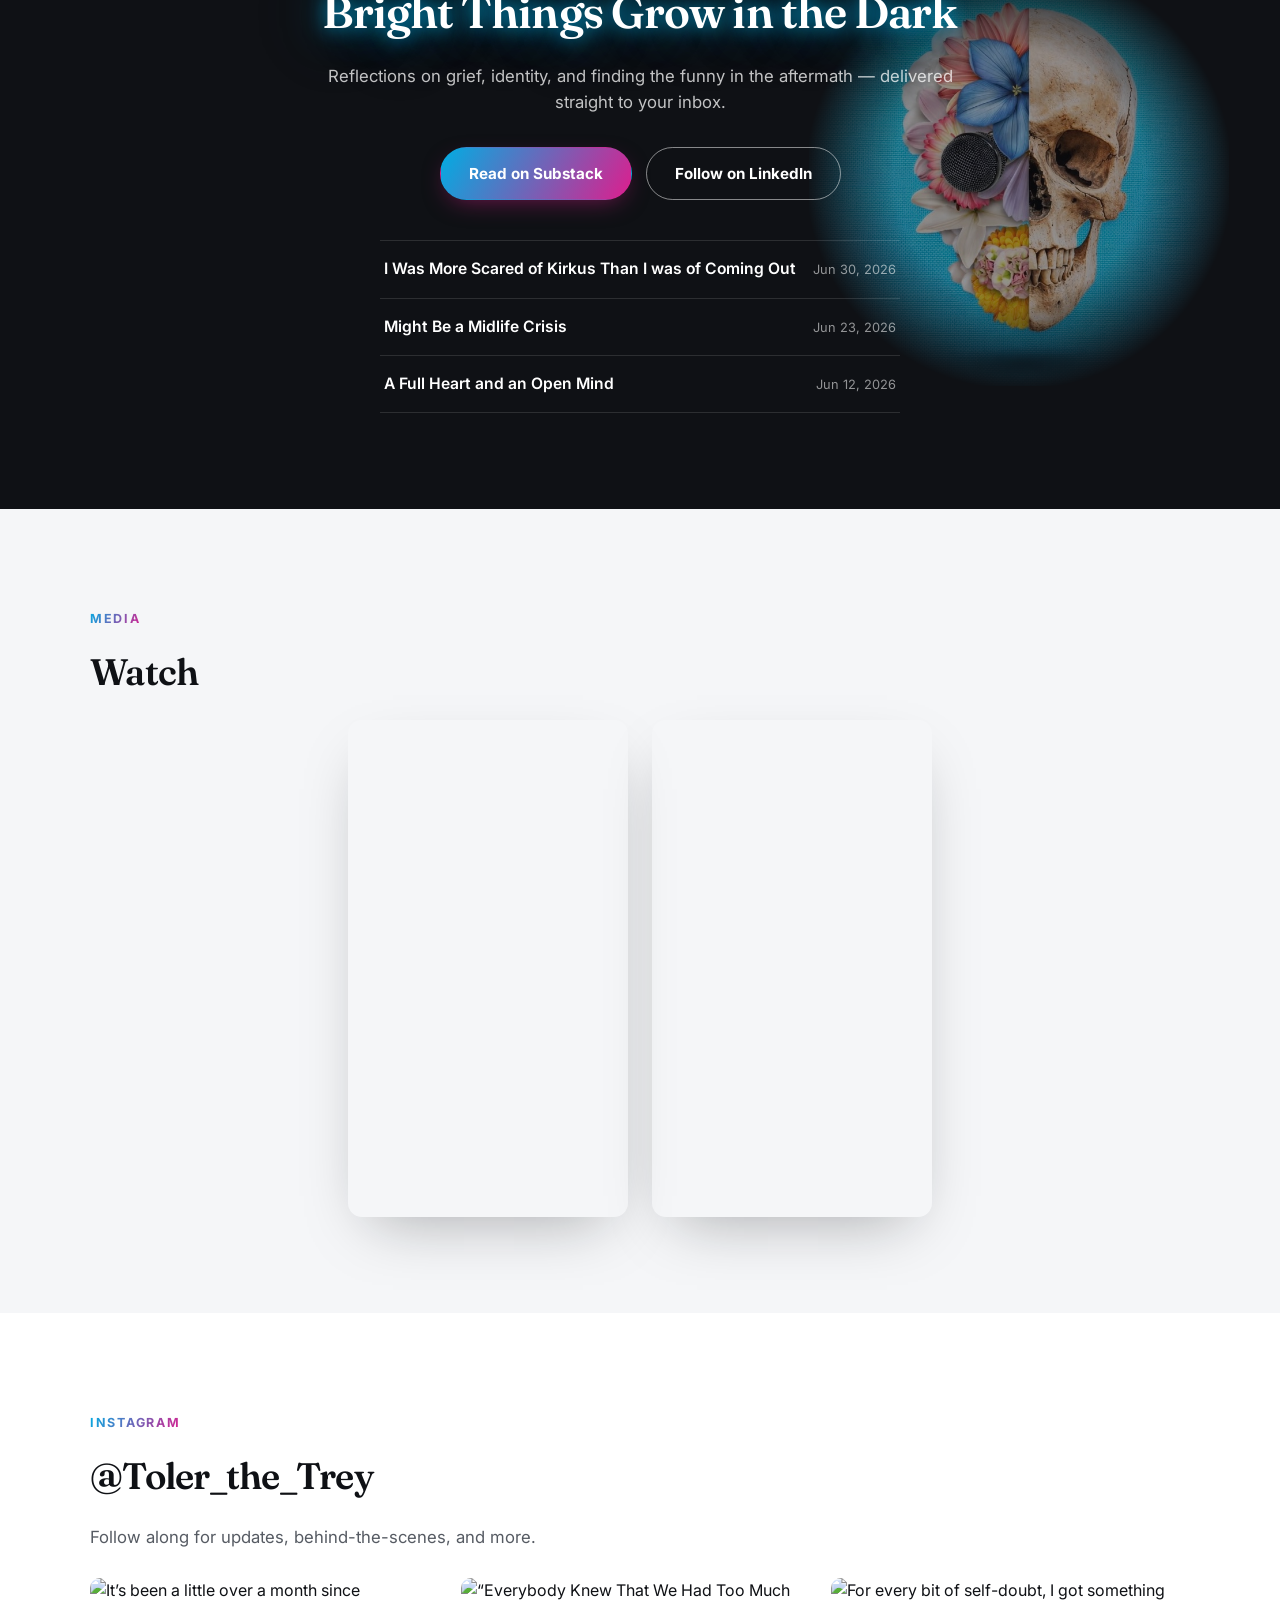
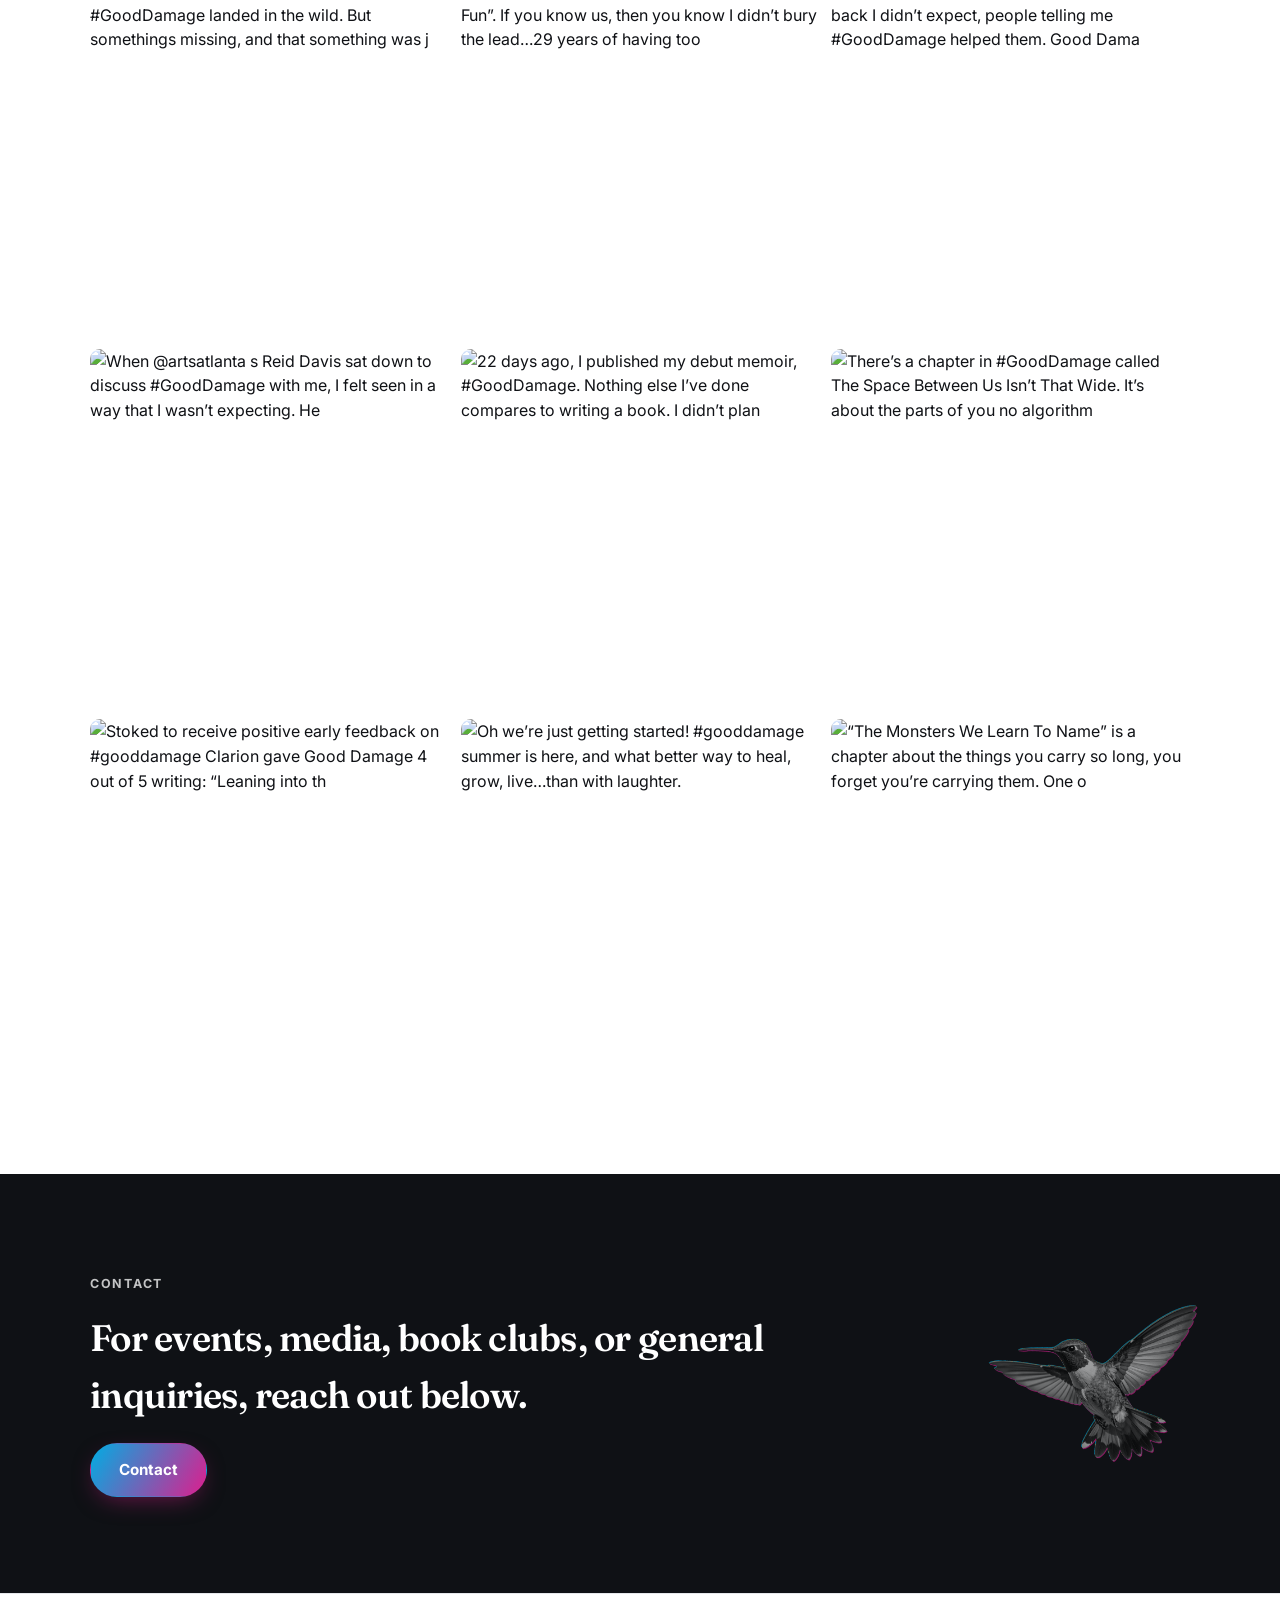
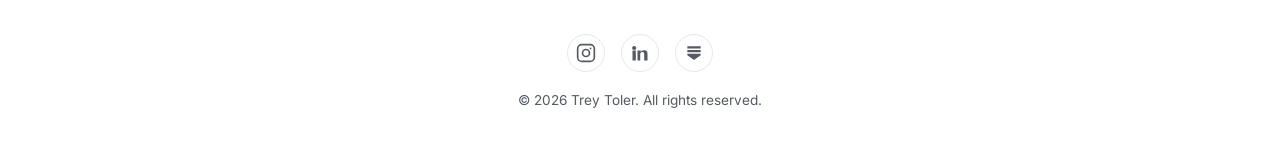
==== commit 2f2f7407: "Add files via upload" ====
--- a/index.html
+++ b/index.html
@@ -118,7 +118,7 @@
     <div class="hero-inner">
       <p class="eyebrow">Author &amp; Speaker</p>
       <h1>Hunt for color.</h1>
-      <p class="hero-sub">You don't get a say in what happens to you, but what you look for changes everything. Trey Toler is a mental health and post-traumatic growth keynote speaker, and the author of <em>Good Damage: Tragedy. Lightly Polished, with a Side of Optimism</em>, a Southern memoir about losing everything in installments.</p>
+      <p class="hero-sub">You don't get a say in what happens to you, but what you look for changes everything. Trey Toler is the author of <em>Good Damage</em>.</p>
       <div class="hero-actions">
         <a href="#book" class="btn btn-primary">Get Good Damage</a>
         <a href="#speaking" class="btn btn-ghost">Check my availability</a>
--- a/styles.css
+++ b/styles.css
@@ -701,18 +701,21 @@
 
 .about-hummingbird {
   position: absolute;
-  top: 28px;
+  top: 24px;
   right: 24px;
   width: 110px;
   opacity: 0.85;
   pointer-events: none;
+  z-index: 3;
 }
 
 @media (max-width: 860px) {
-  .about-hummingbird { width: 72px; top: 16px; right: 16px; }
+  .about-hummingbird { width: 72px; top: 14px; right: 16px; }
 }
 
 .about-split .eyebrow {
+  position: relative;
+  z-index: 1;
   display: inline-block;
   background: var(--gradient);
   -webkit-background-clip: border-box;
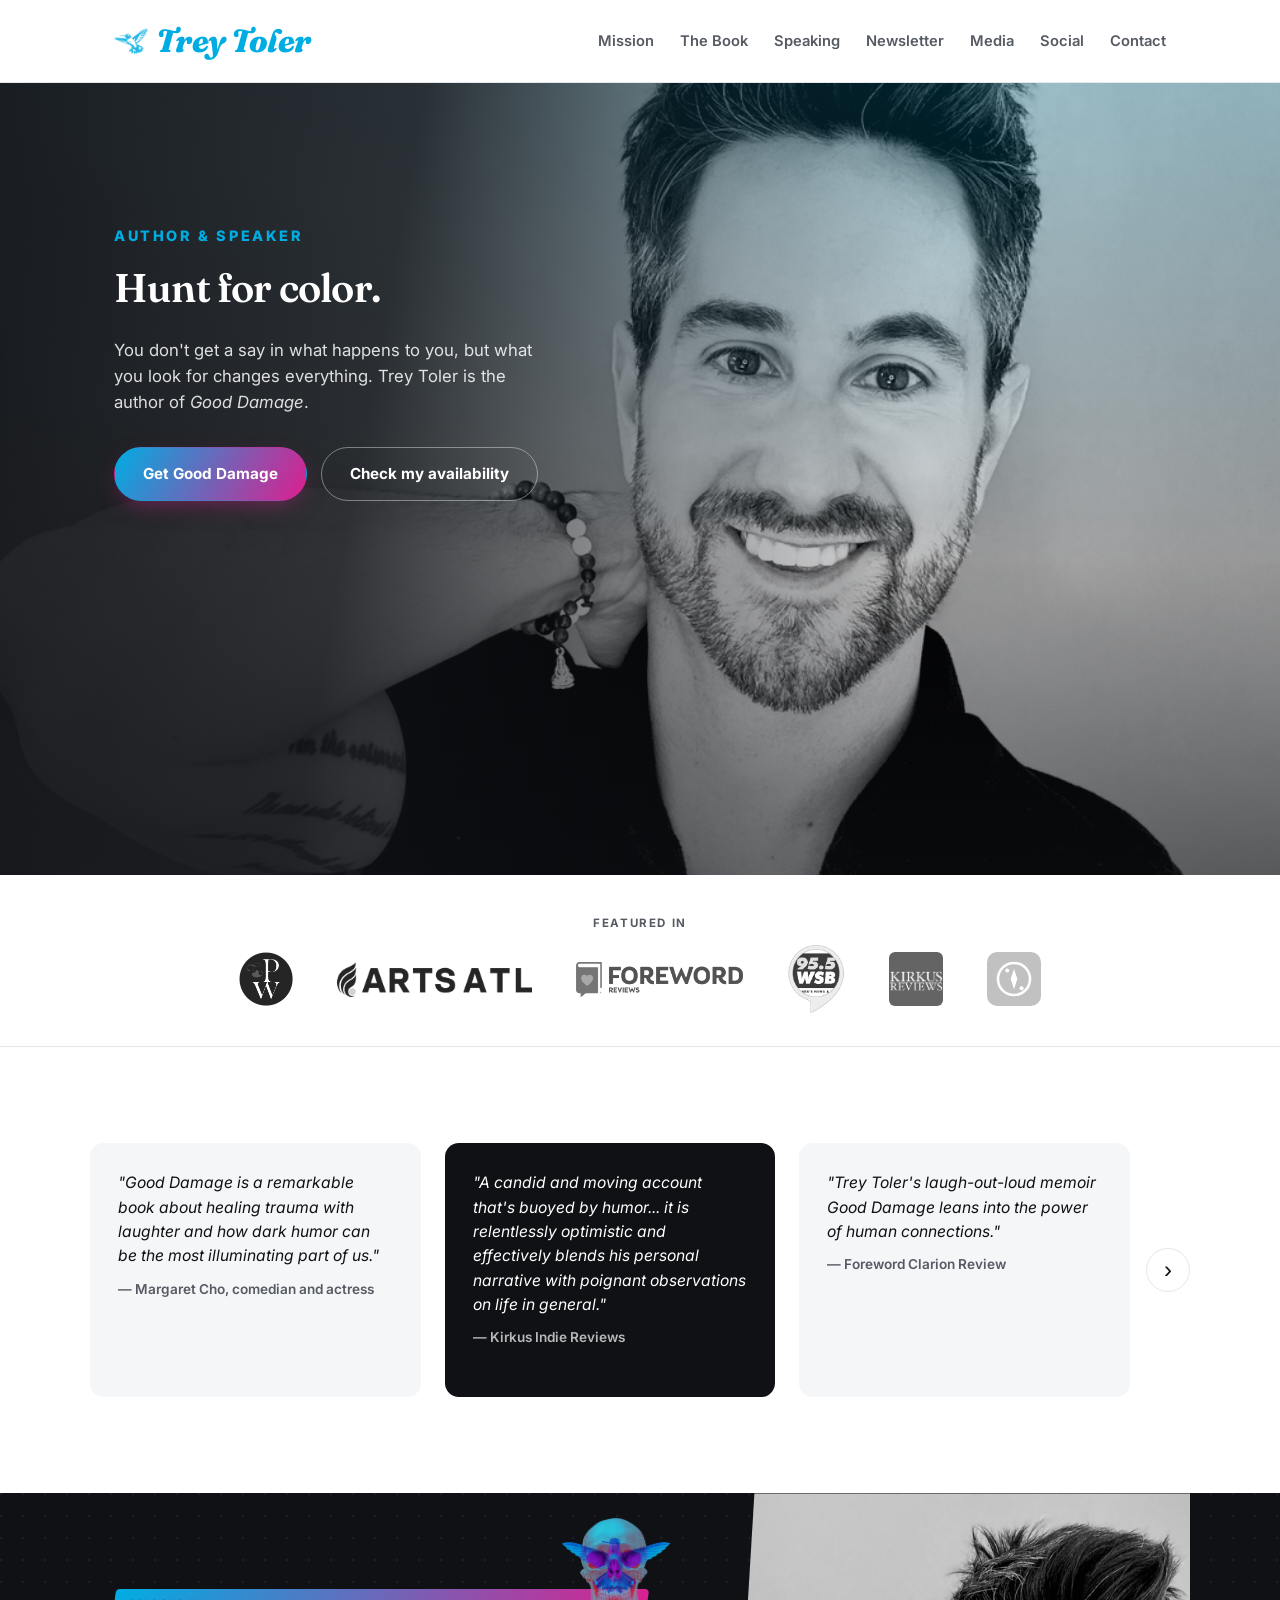
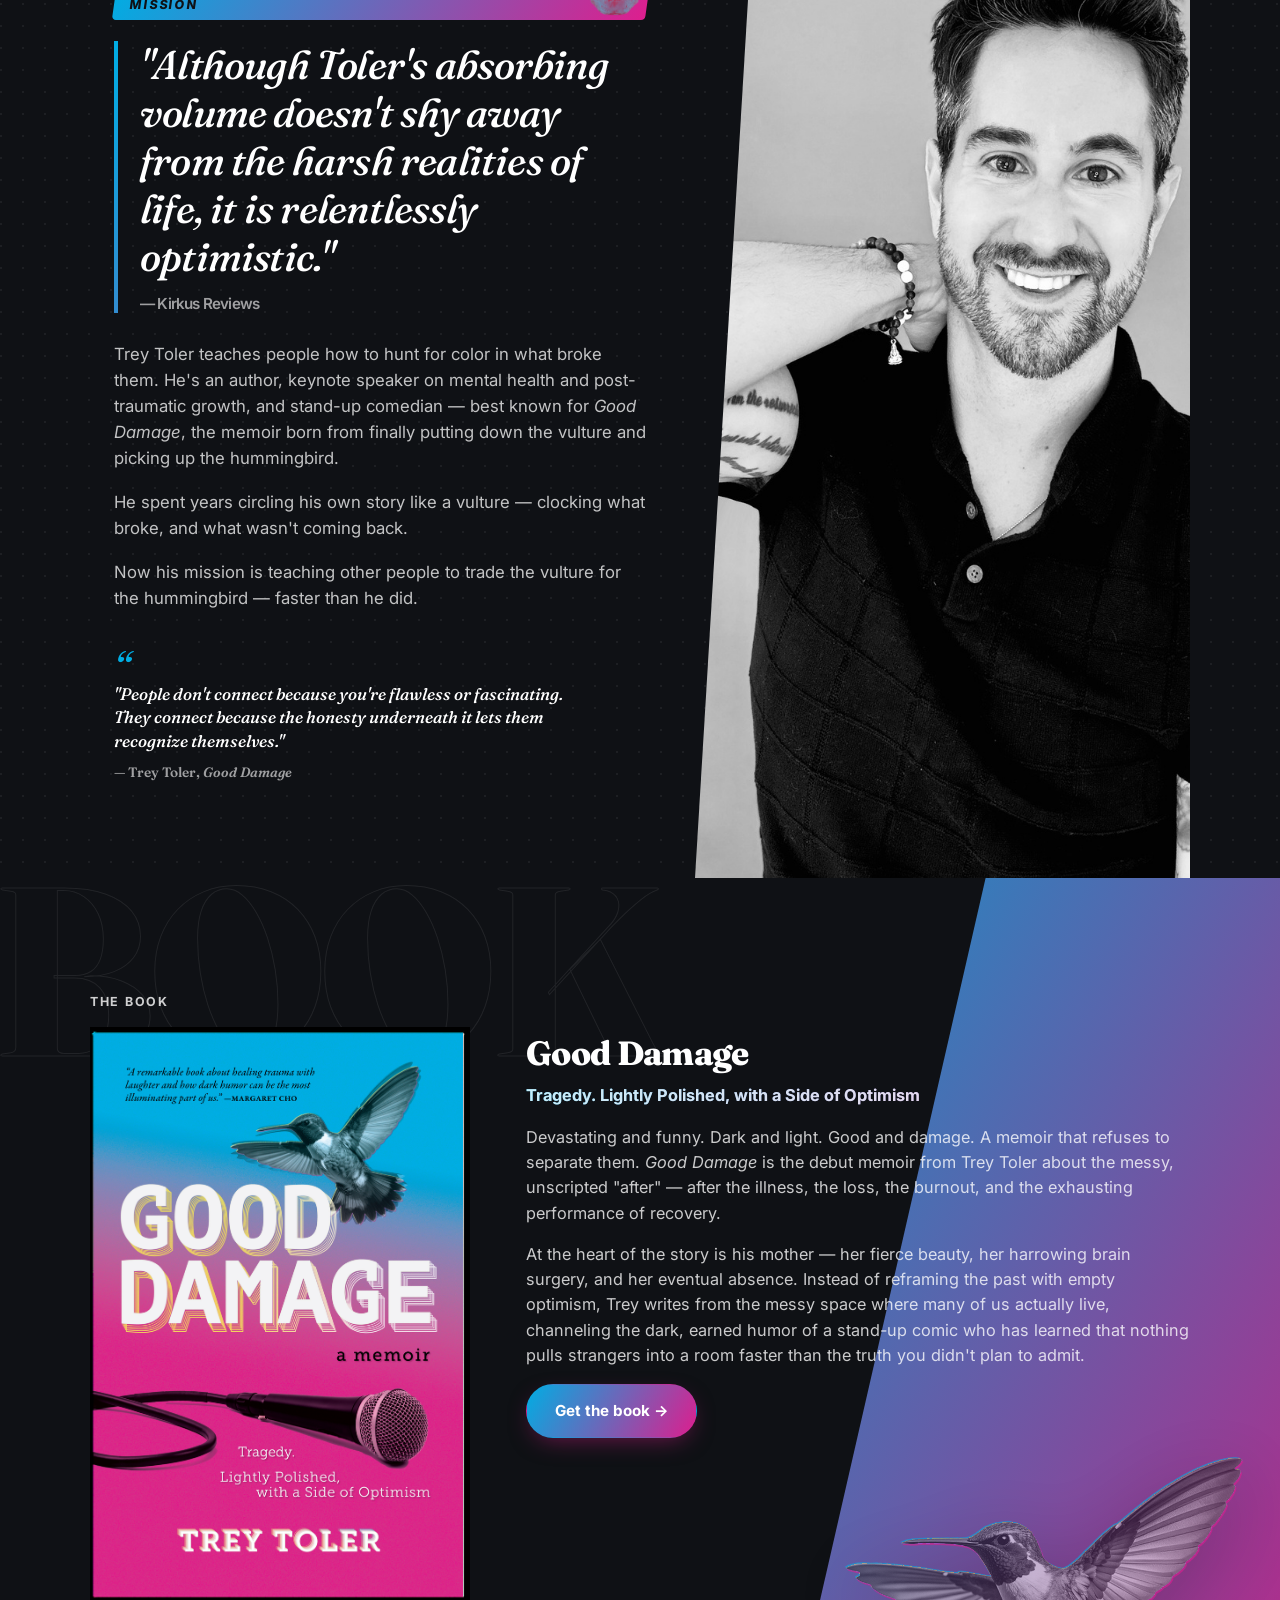
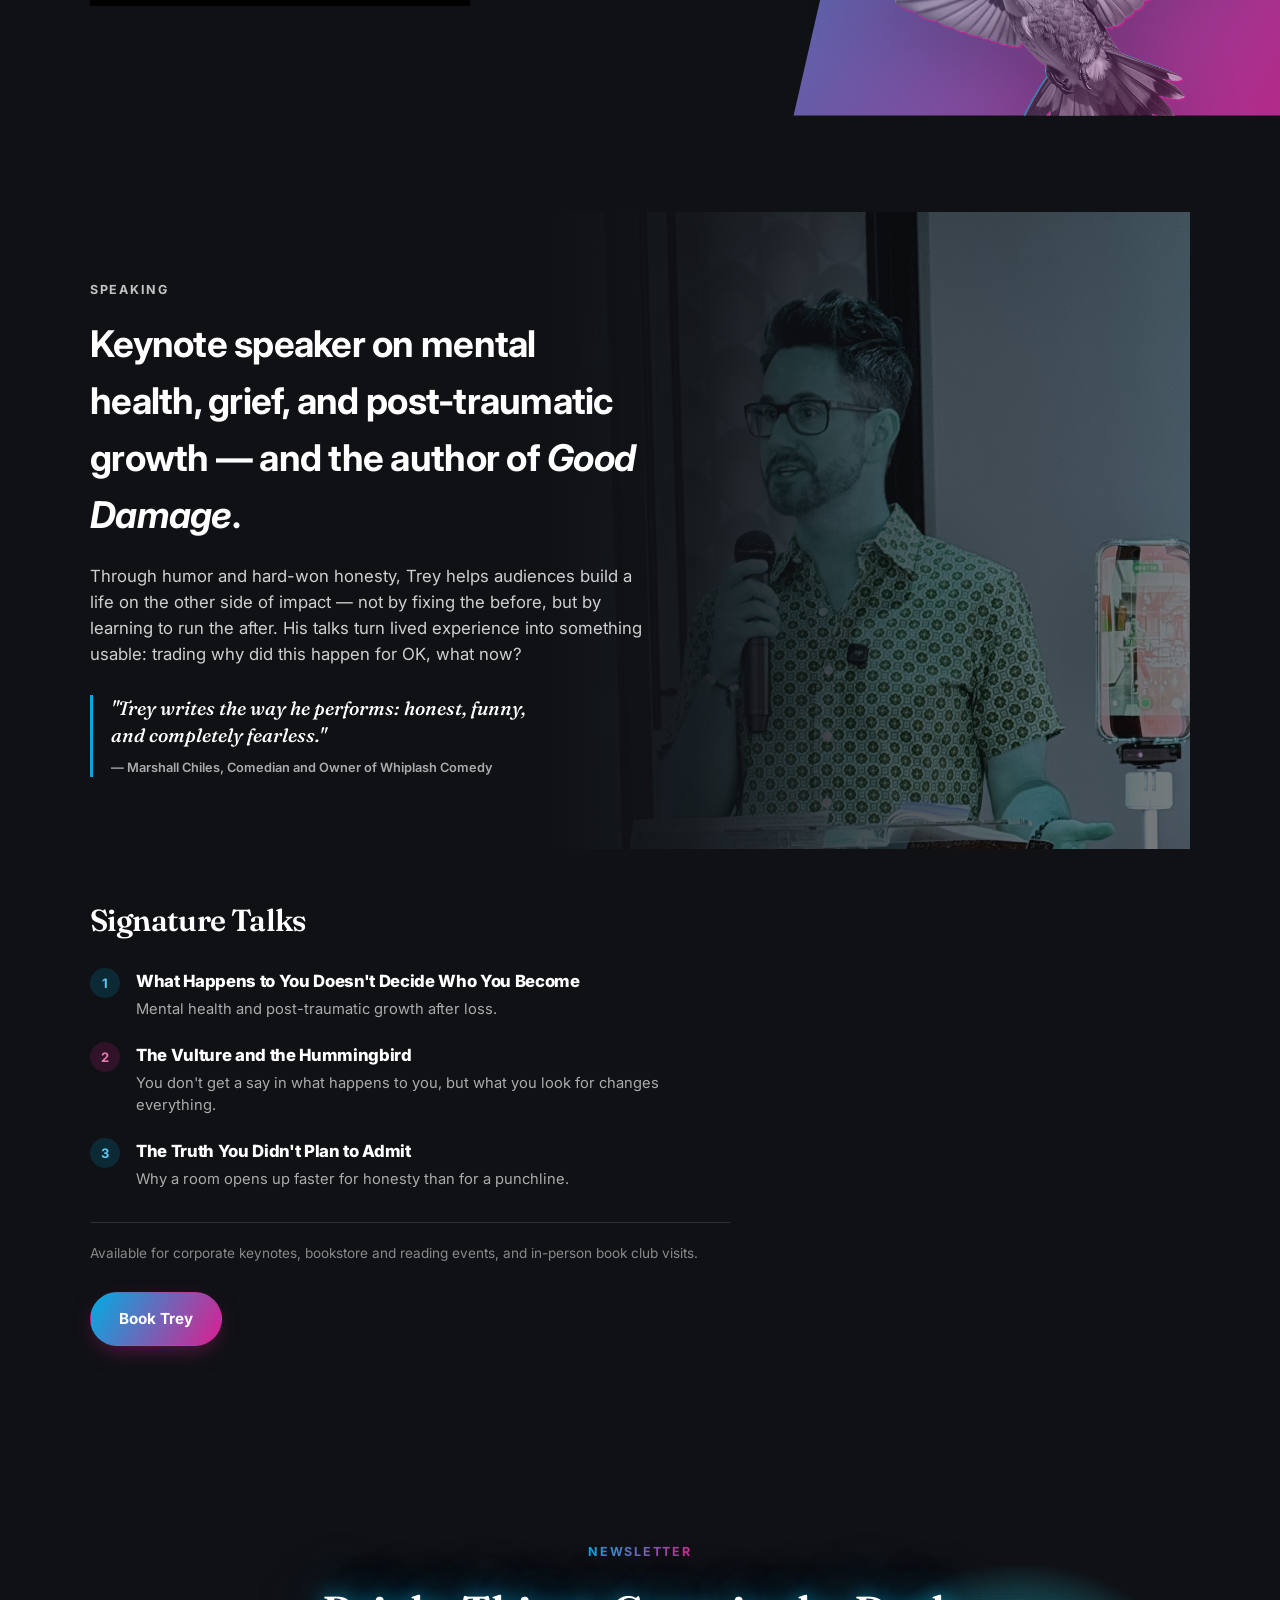
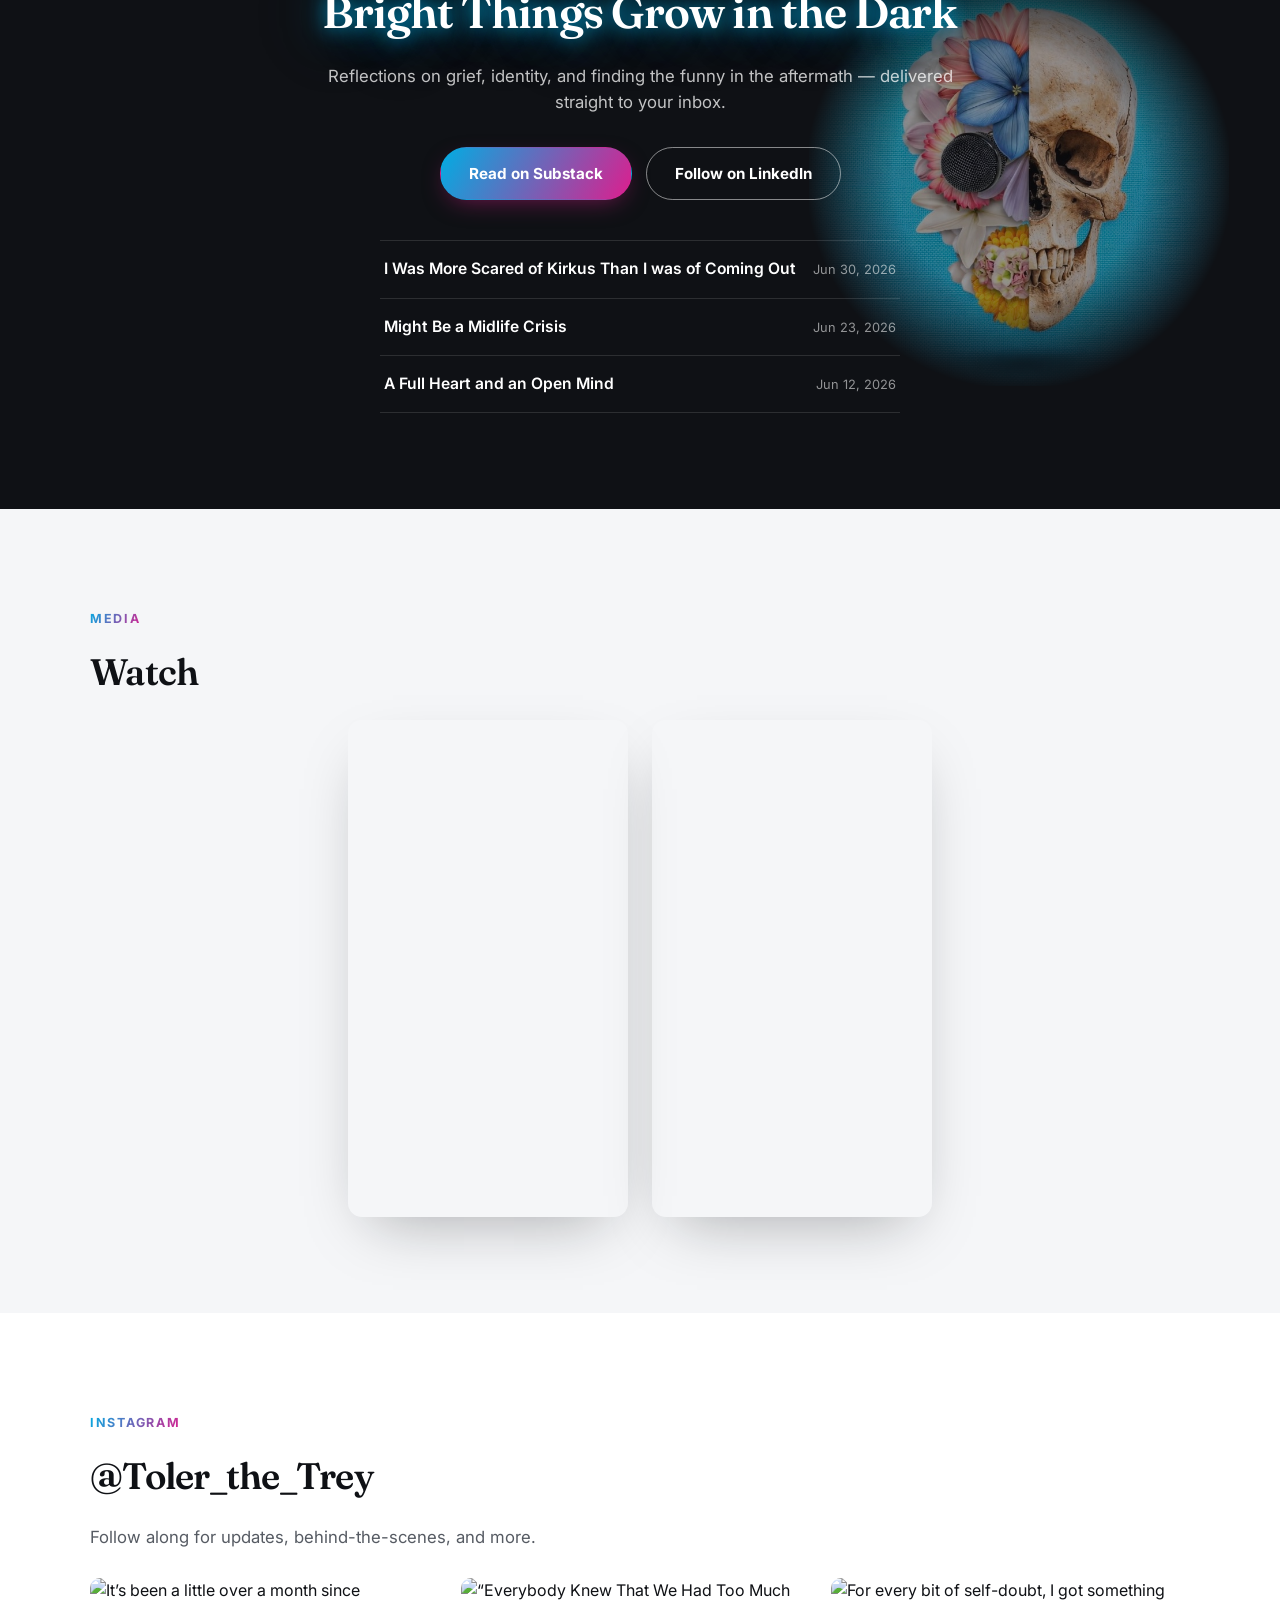
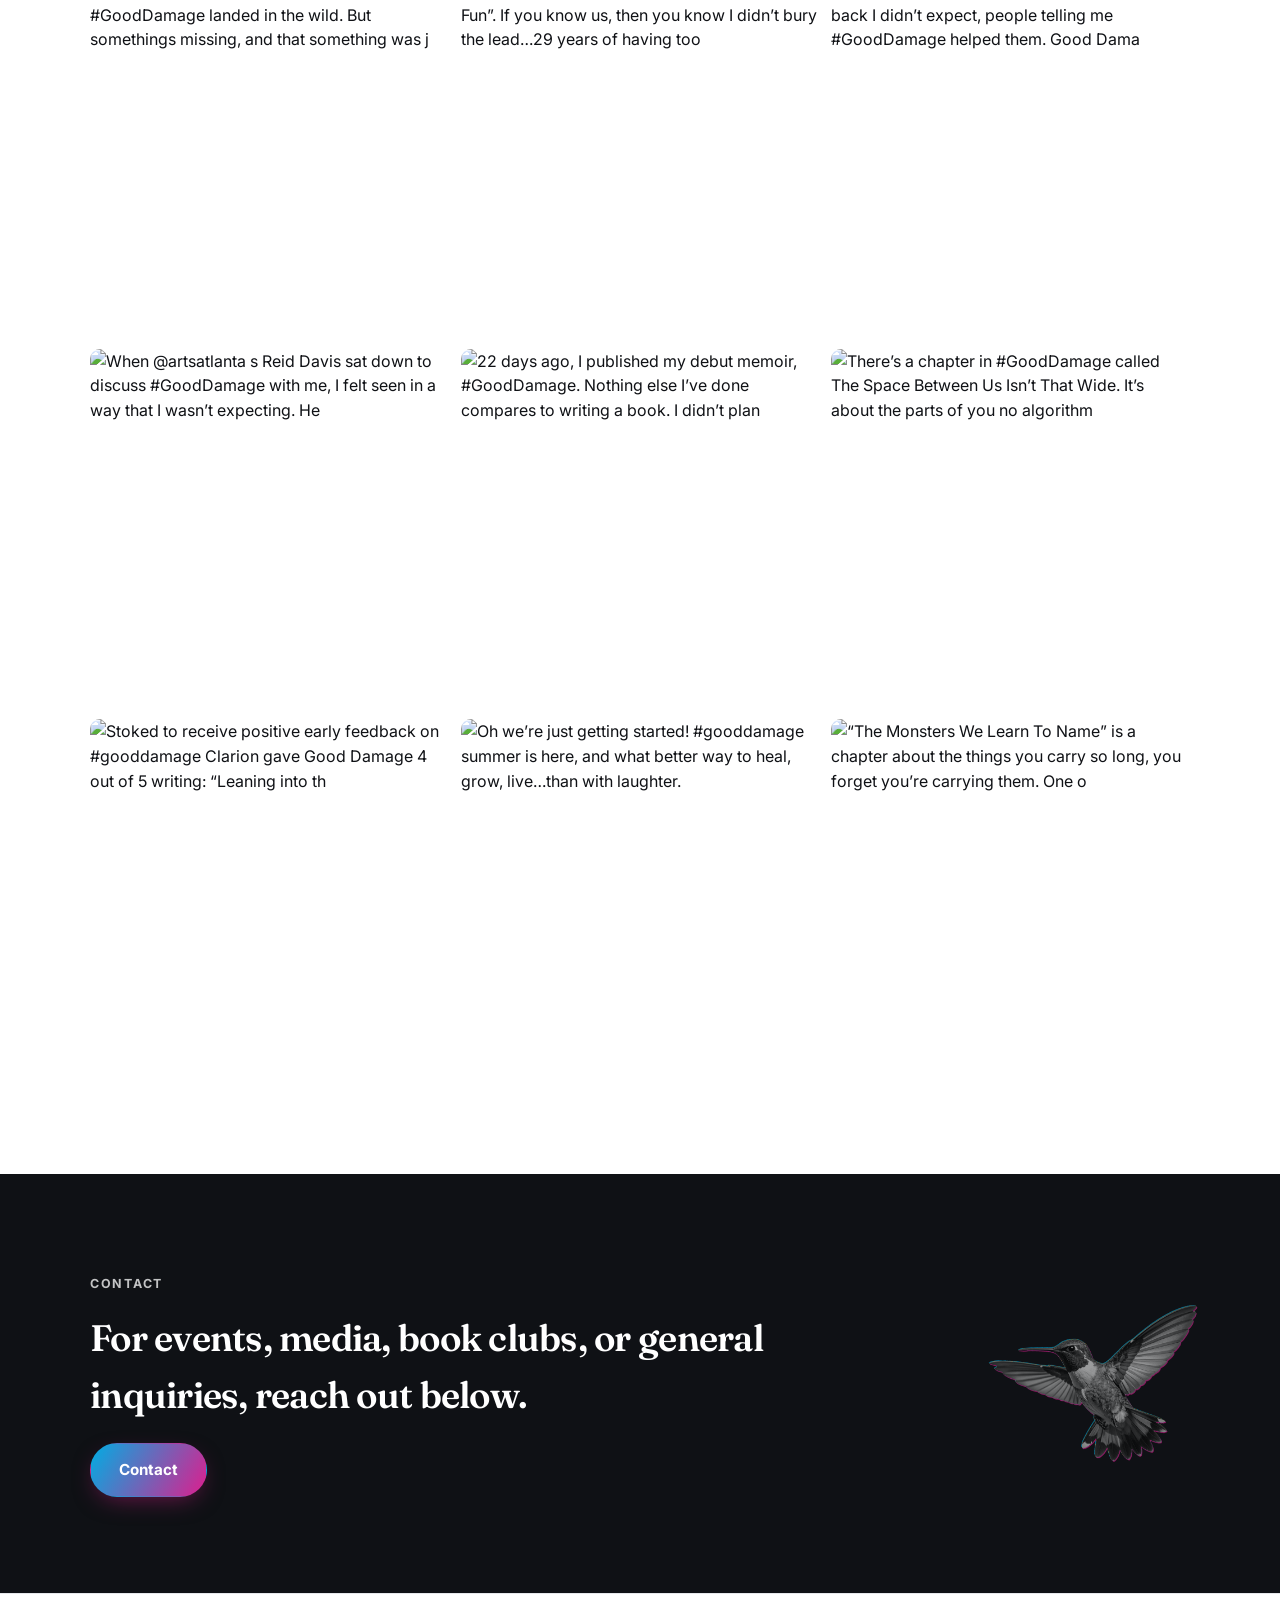
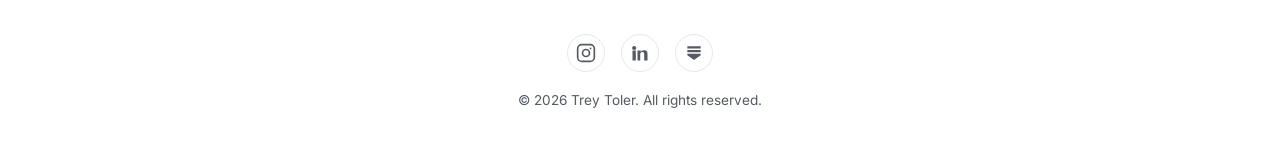
==== commit 23abbd00: "Add files via upload" ====
--- a/index.html
+++ b/index.html
@@ -93,7 +93,7 @@
 
 <header class="nav-wrap">
   <nav class="nav">
-    <a href="#home" class="nav-logo">Trey Toler</a>
+    <a href="#home" class="nav-logo"><img src="hummingbird-nav.png" class="nav-logo-icon" alt="">Trey Toler</a>
     <button class="nav-toggle" id="navToggle" aria-label="Toggle menu">
       <span></span><span></span><span></span>
     </button>
--- a/styles.css
+++ b/styles.css
@@ -57,6 +57,15 @@
   font-size: 2rem;
   letter-spacing: -0.02em;
   color: var(--blue);
+  display: inline-flex;
+  align-items: center;
+  gap: 8px;
+}
+
+.nav-logo-icon {
+  height: 26px;
+  width: auto;
+  flex-shrink: 0;
 }
 
 .nav-links {
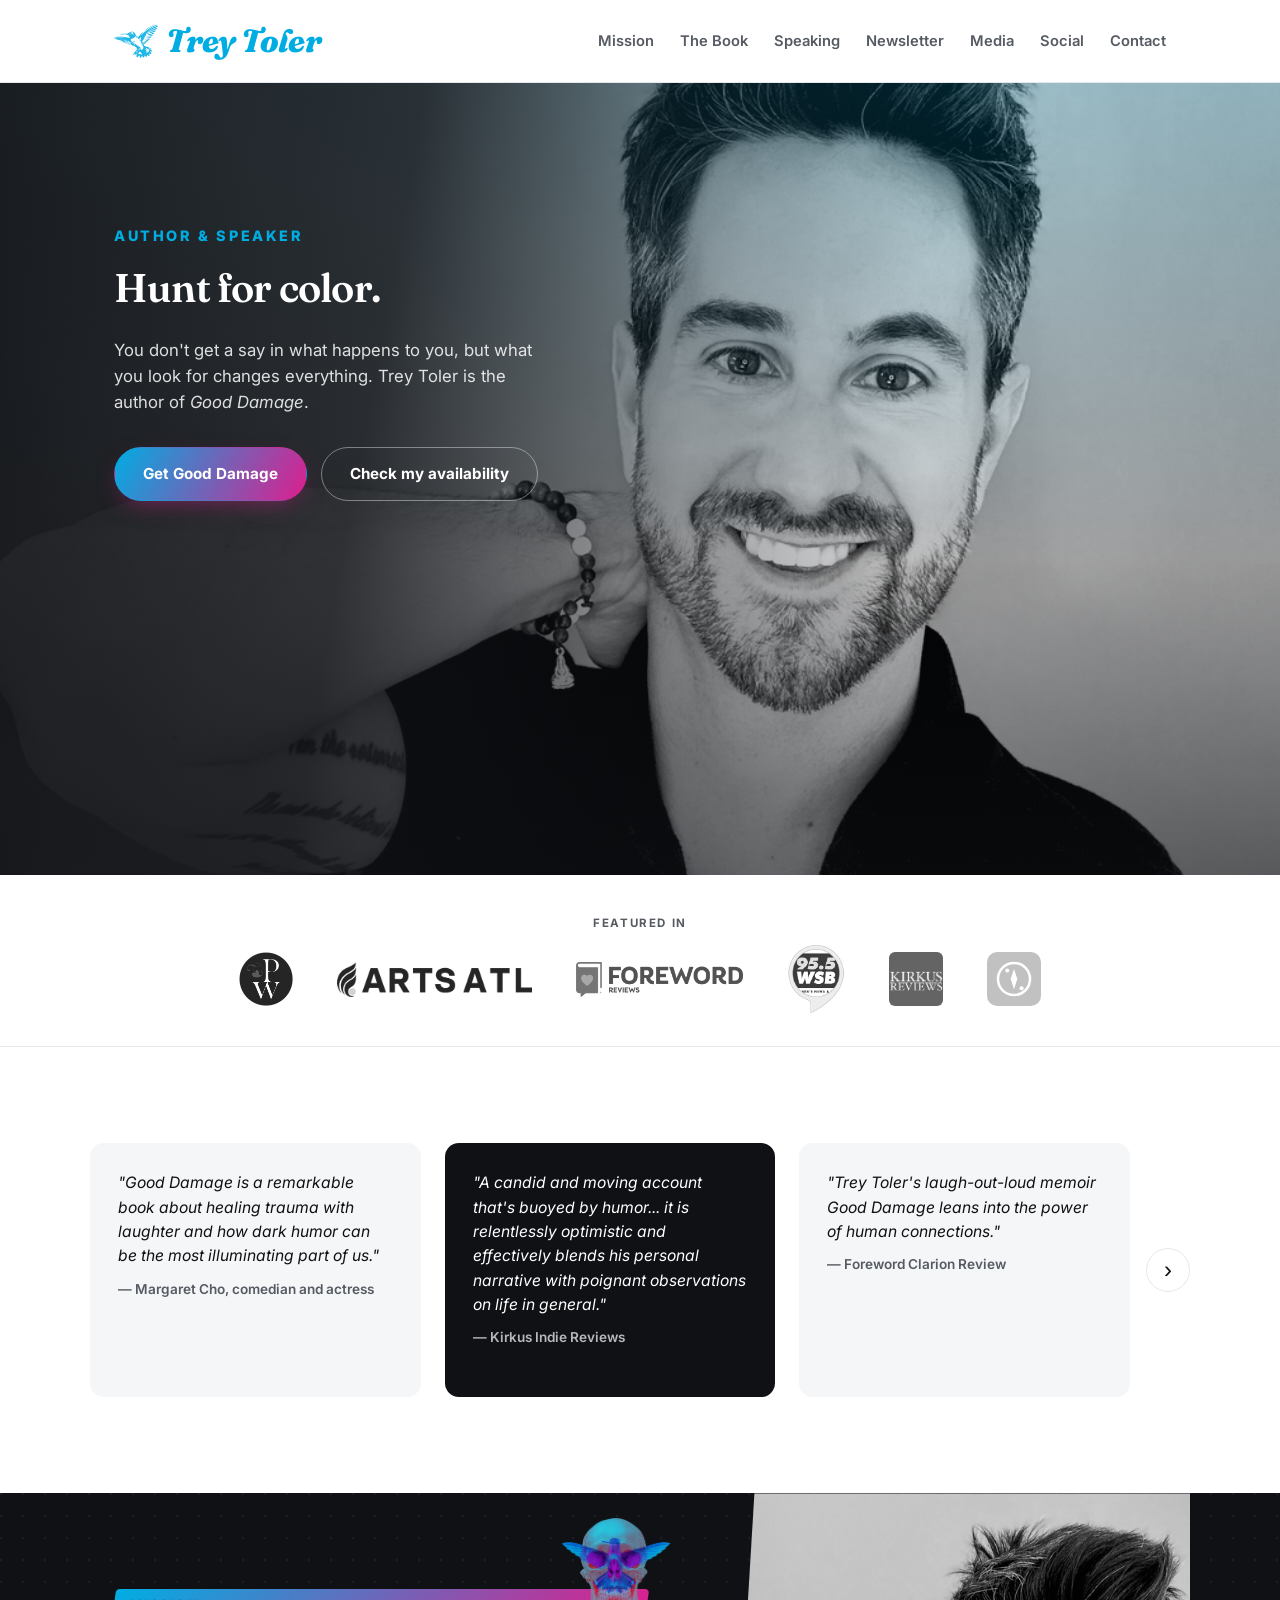
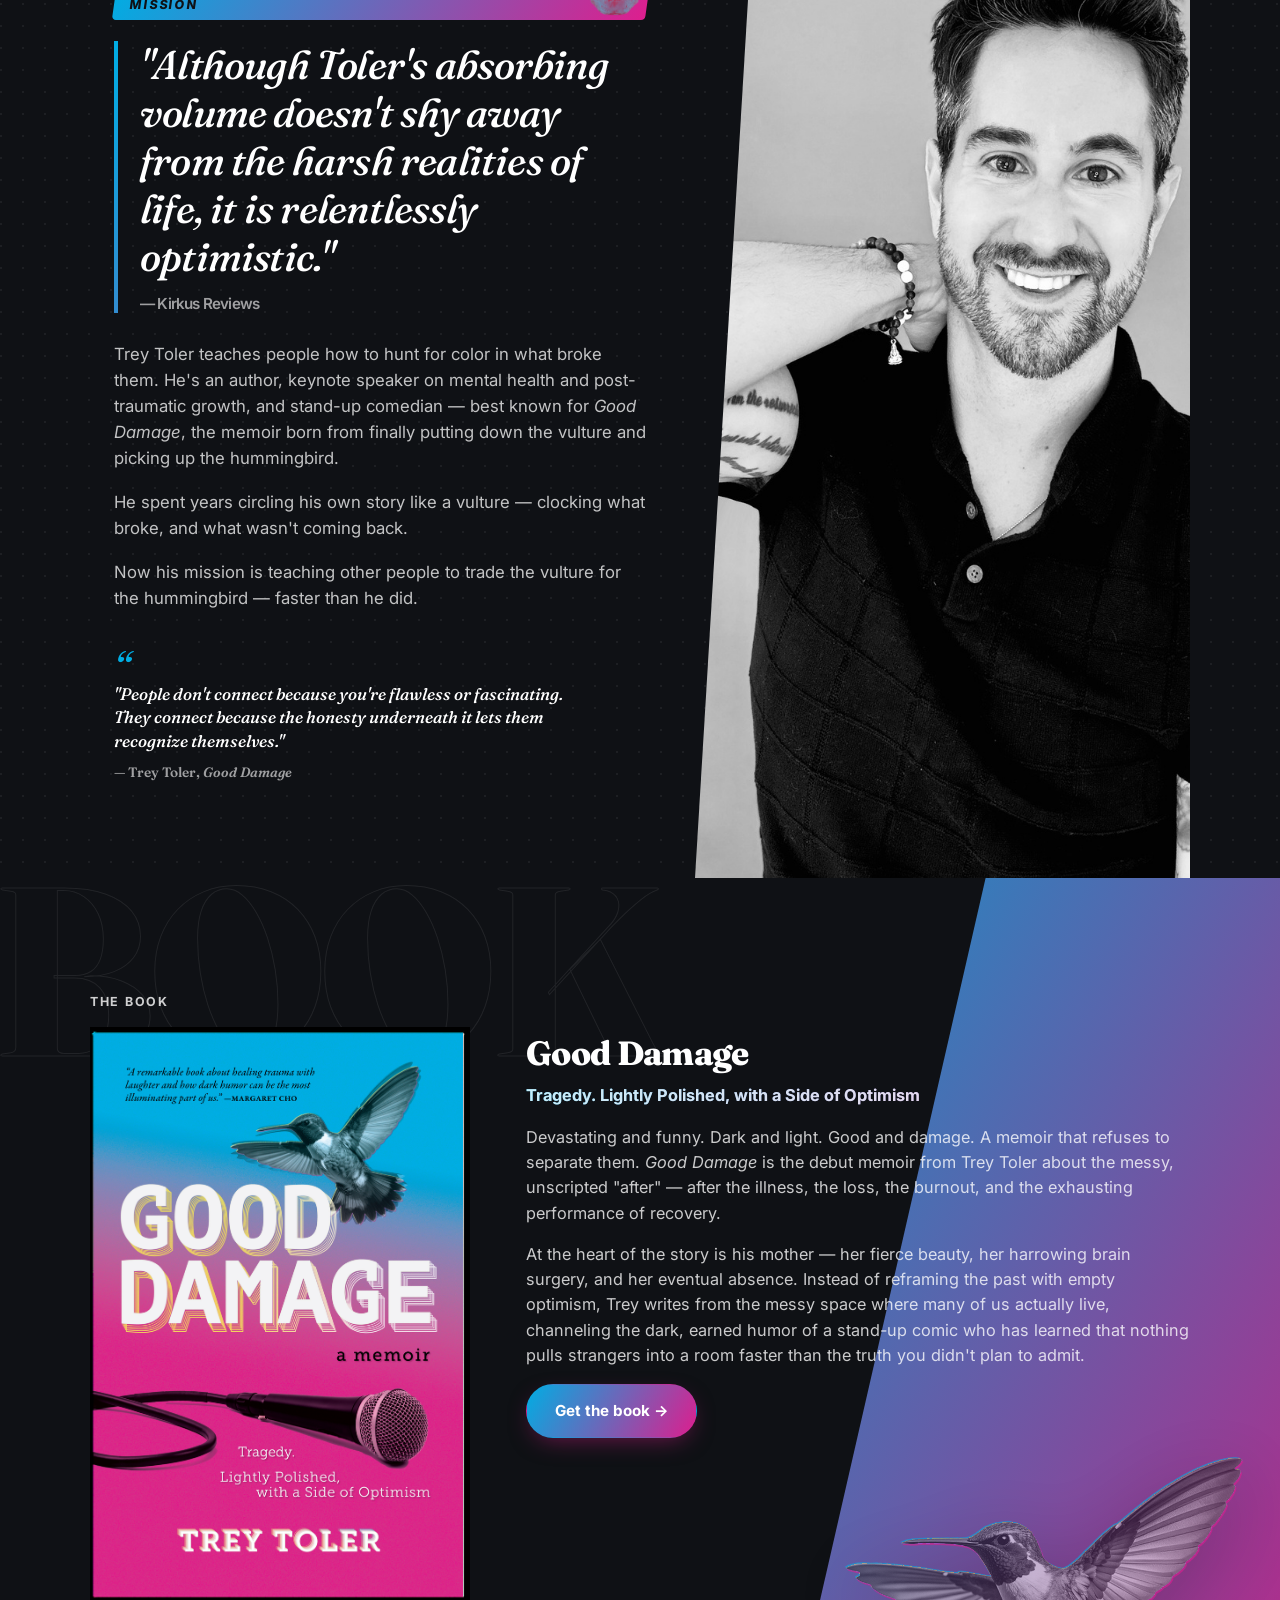
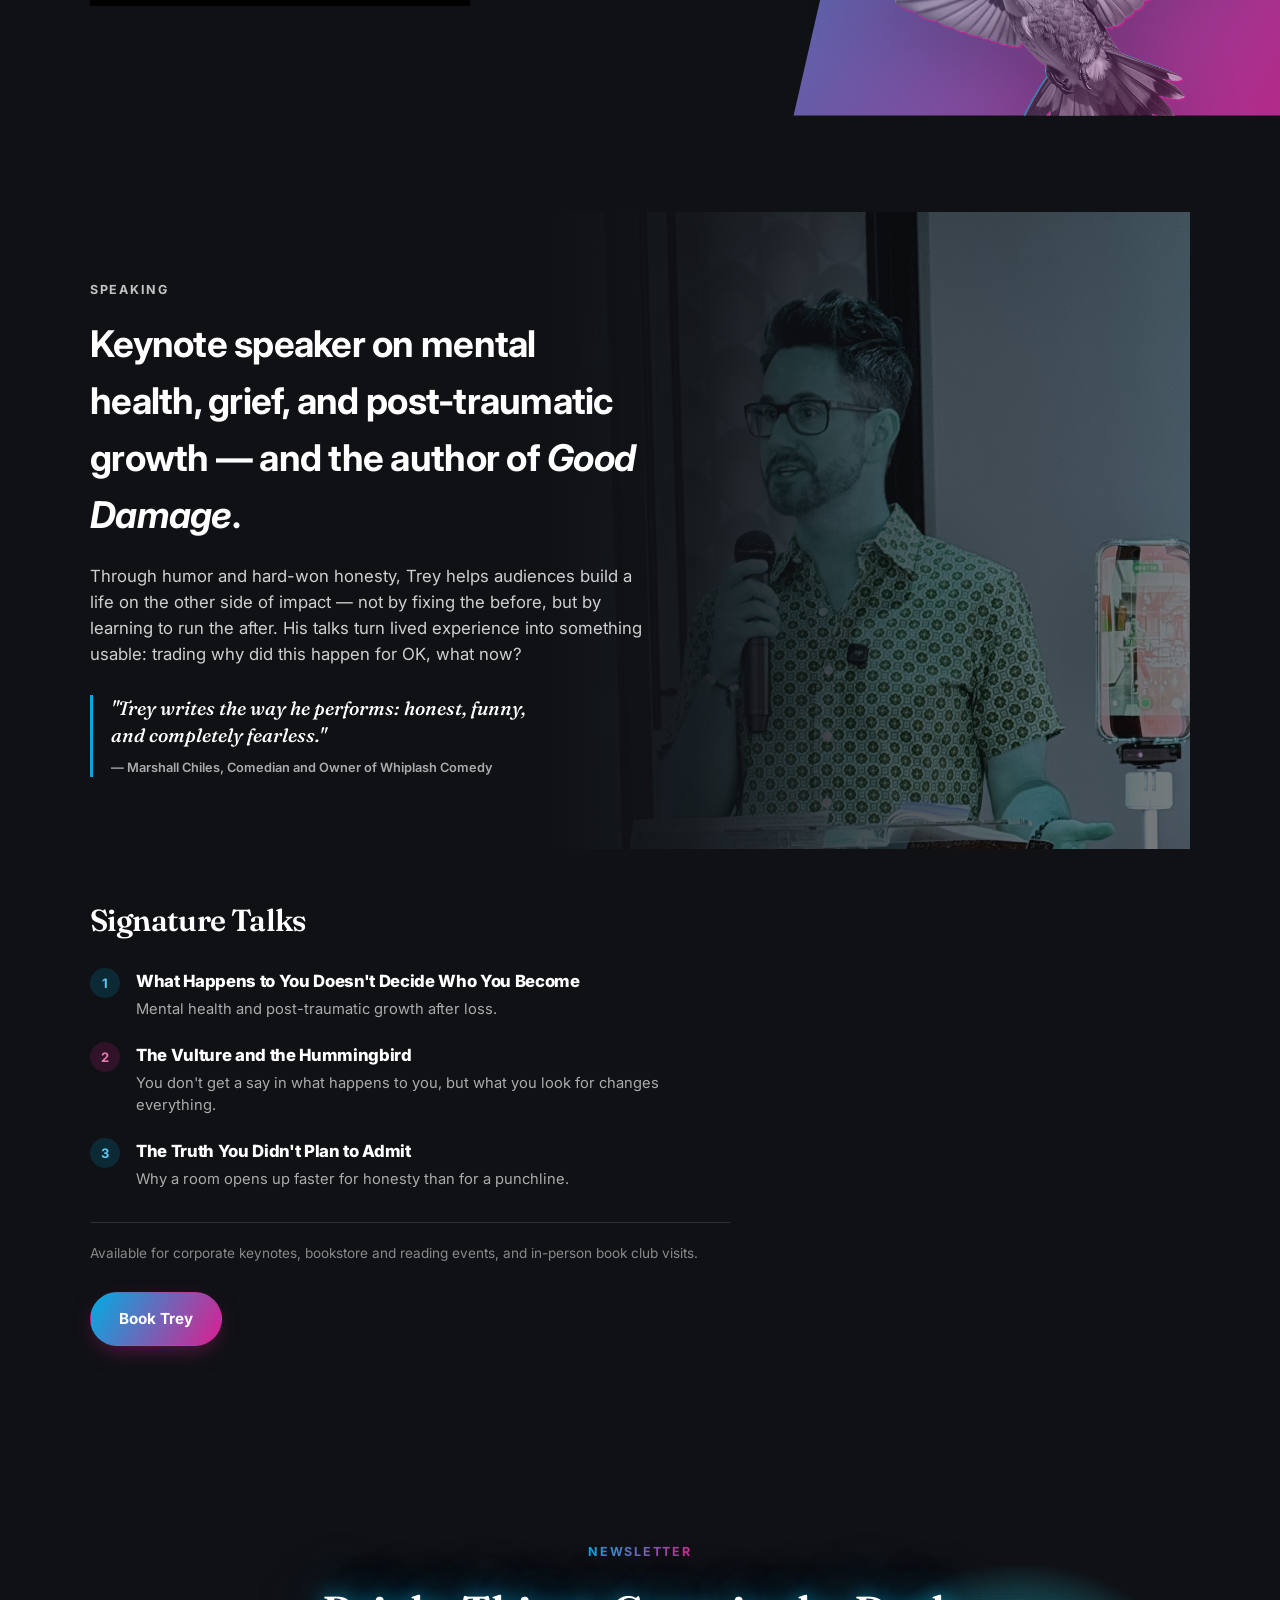
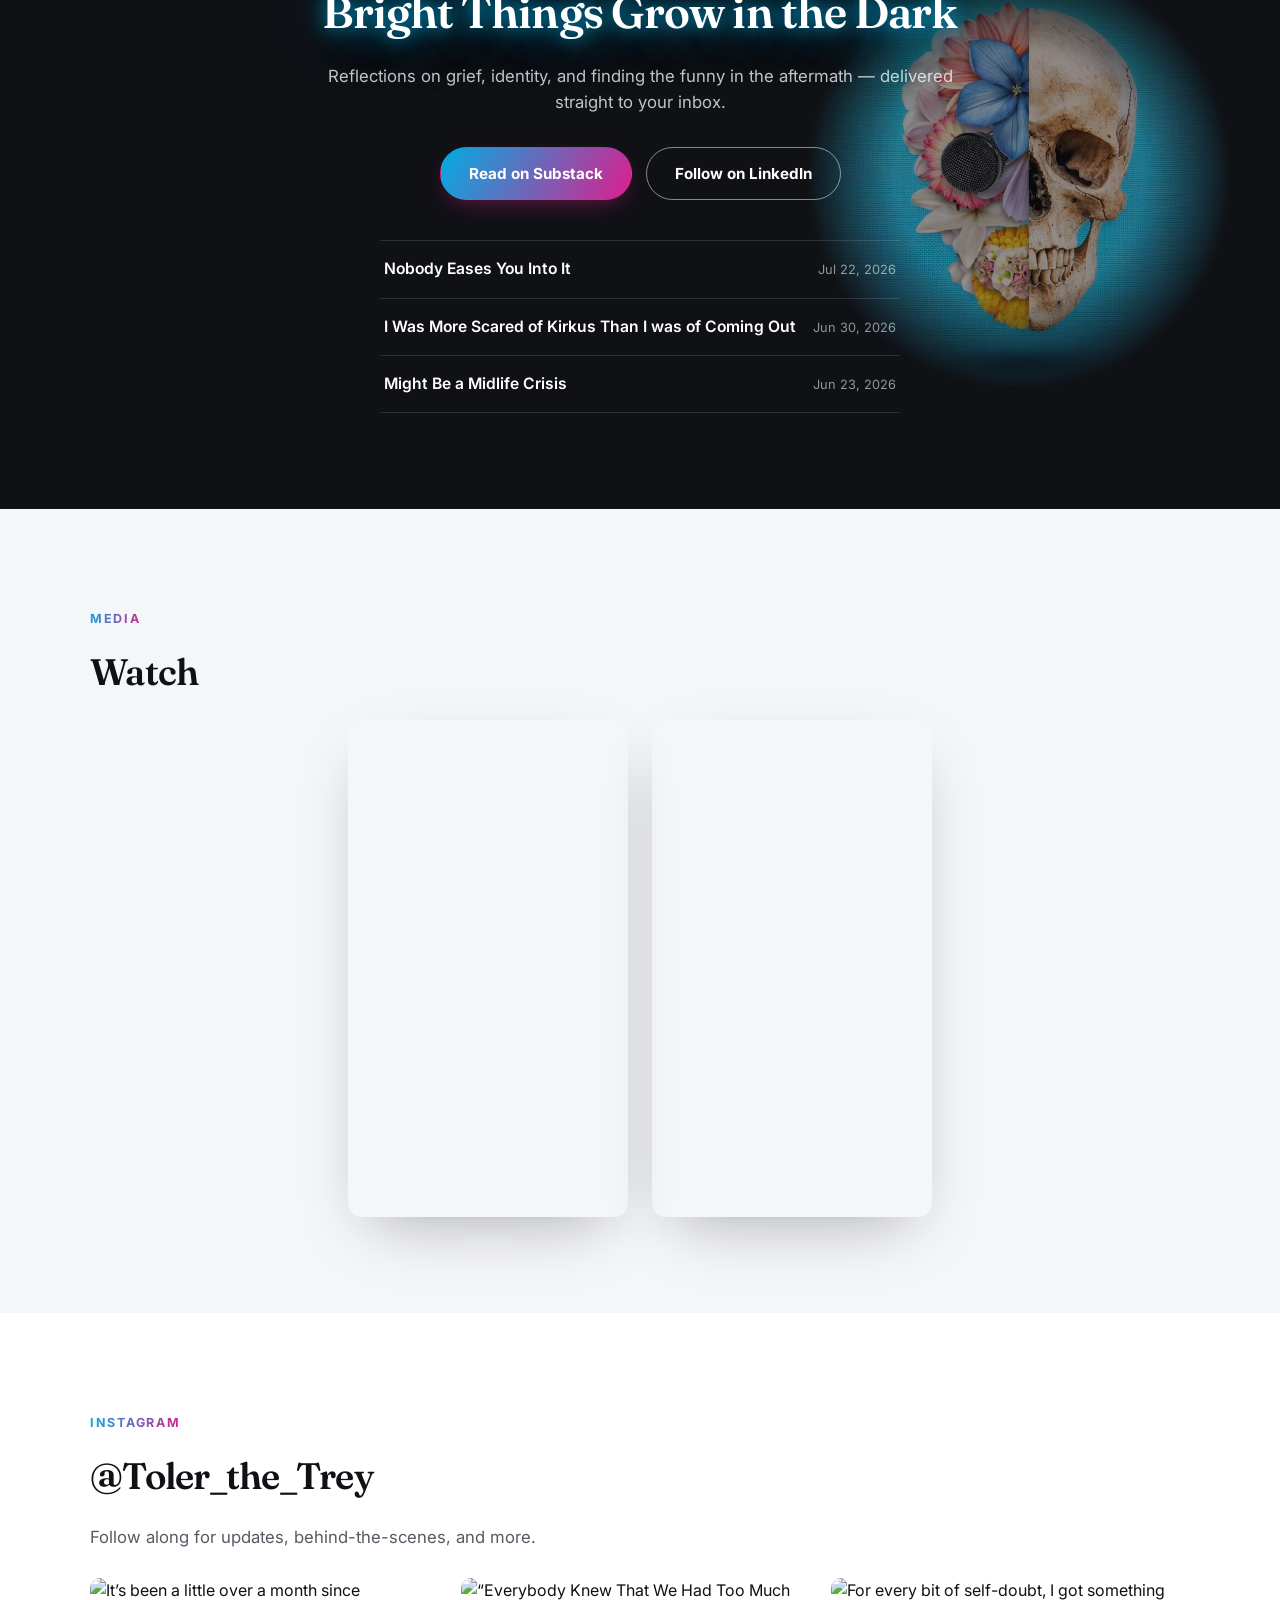
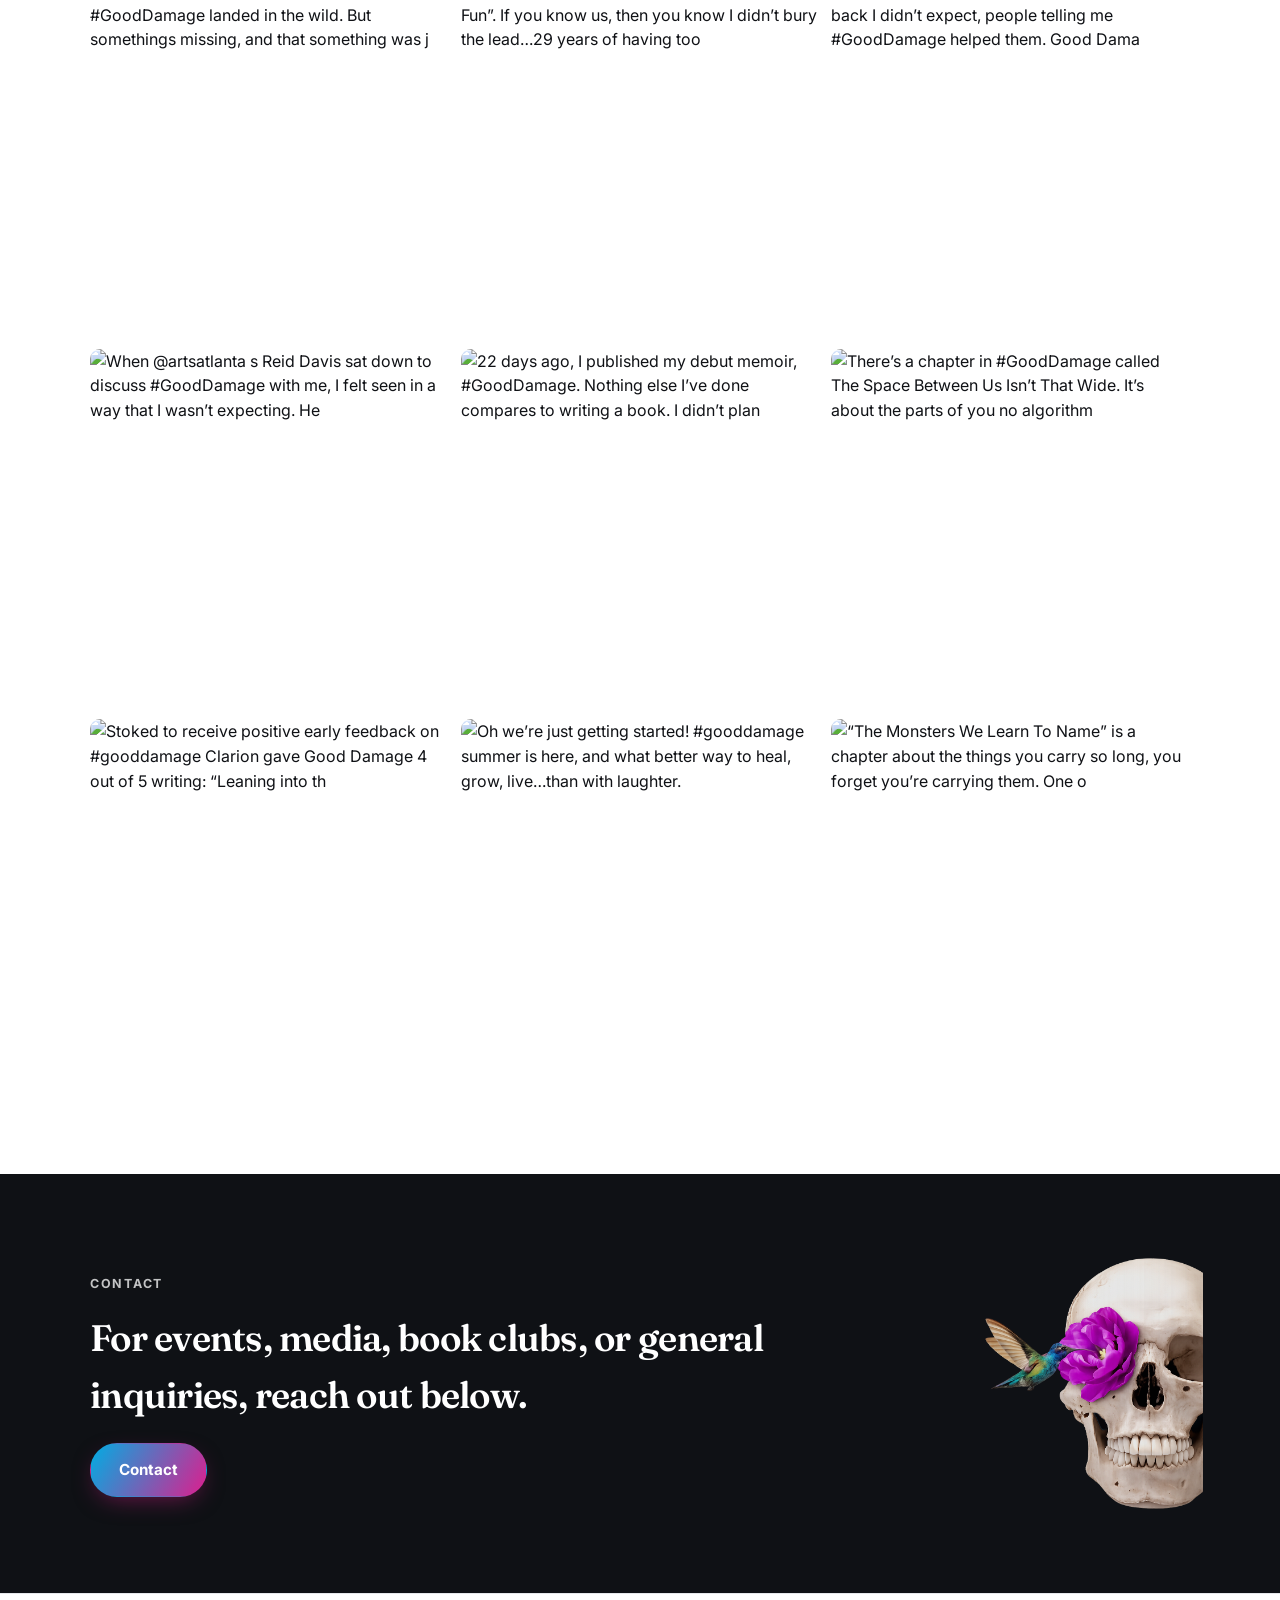
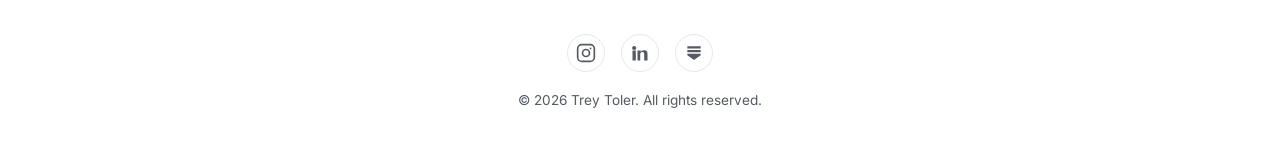
==== commit 7f9790a7: "Add files via upload" ====
--- a/index.html
+++ b/index.html
@@ -352,7 +352,7 @@
 
   <section id="contact" class="section contact-visual">
     <div class="contact-bg-media">
-      <img src="hummingbird.png" alt="" aria-hidden="true">
+      <img src="contact-hummingbird.png" alt="" aria-hidden="true">
     </div>
     <div class="section-inner">
       <p class="eyebrow">Contact</p>
--- a/styles.css
+++ b/styles.css
@@ -63,7 +63,7 @@
 }
 
 .nav-logo-icon {
-  height: 26px;
+  height: 34px;
   width: auto;
   flex-shrink: 0;
 }
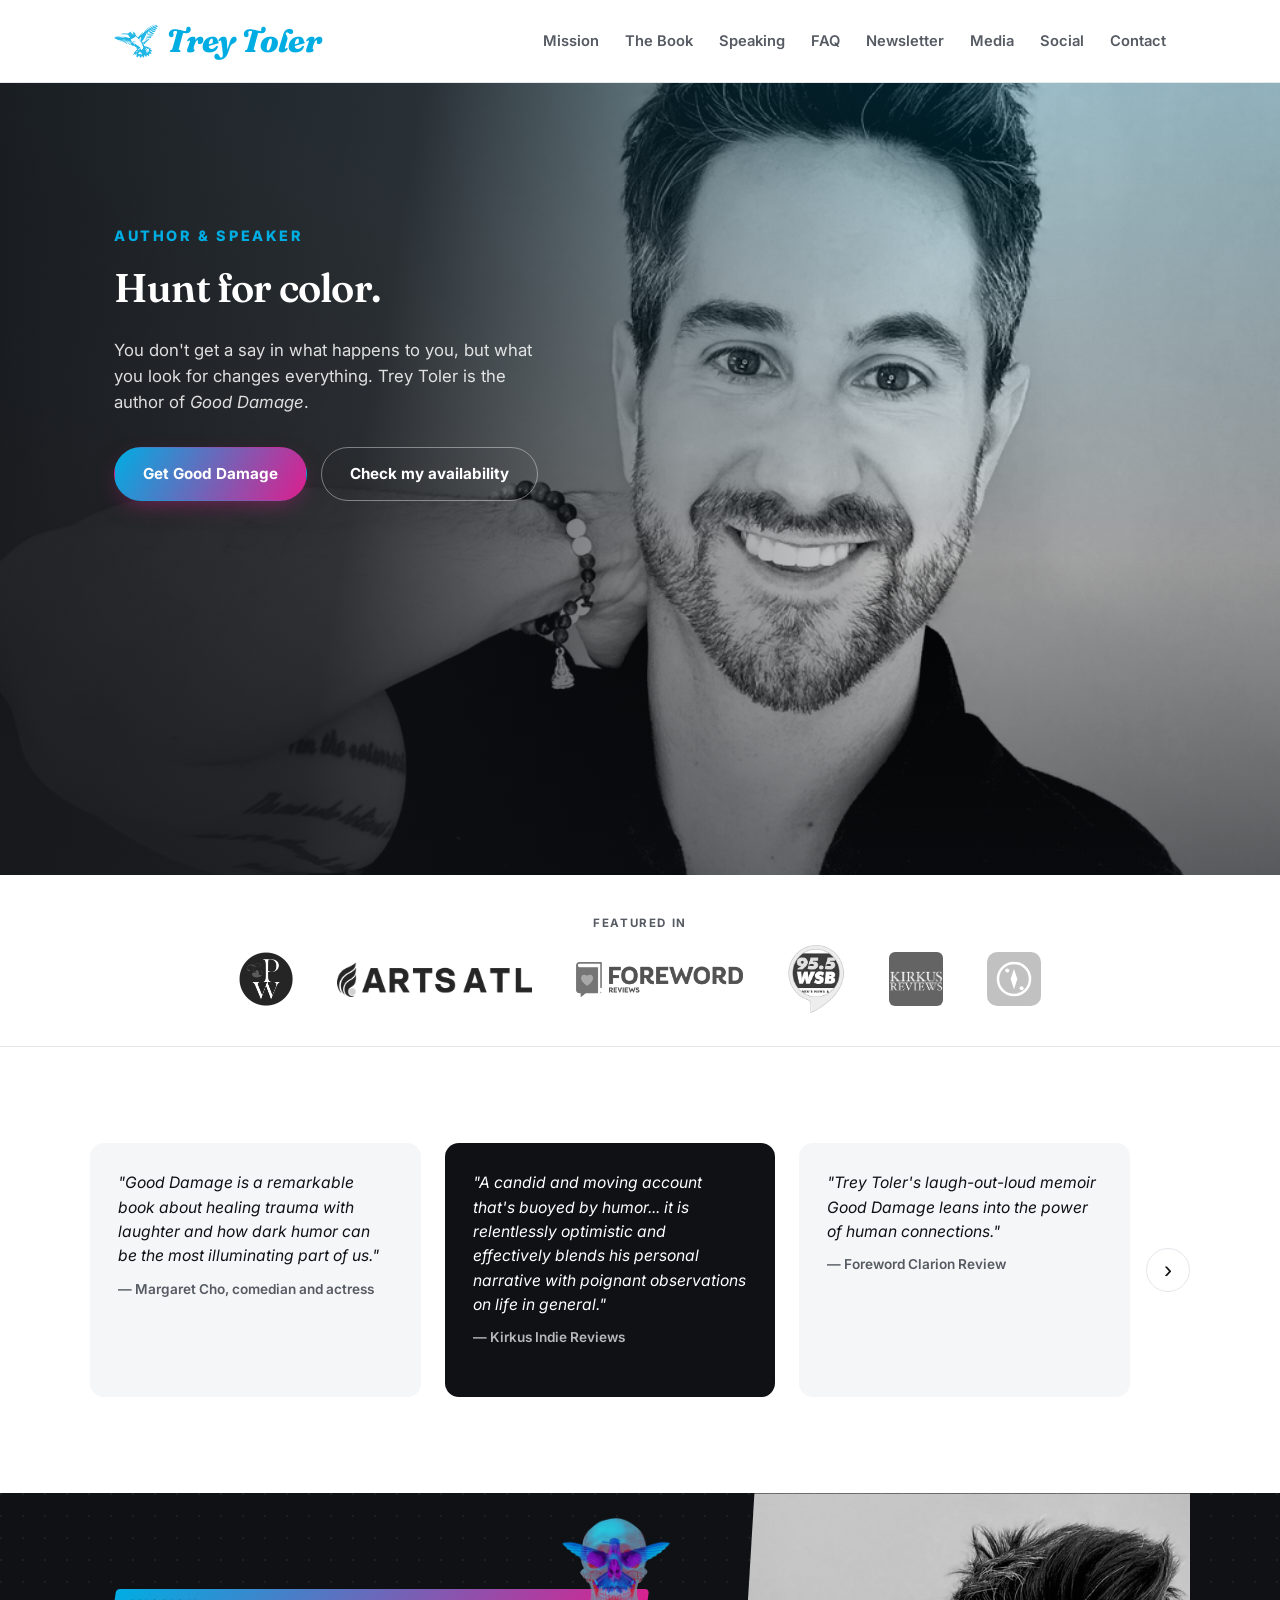
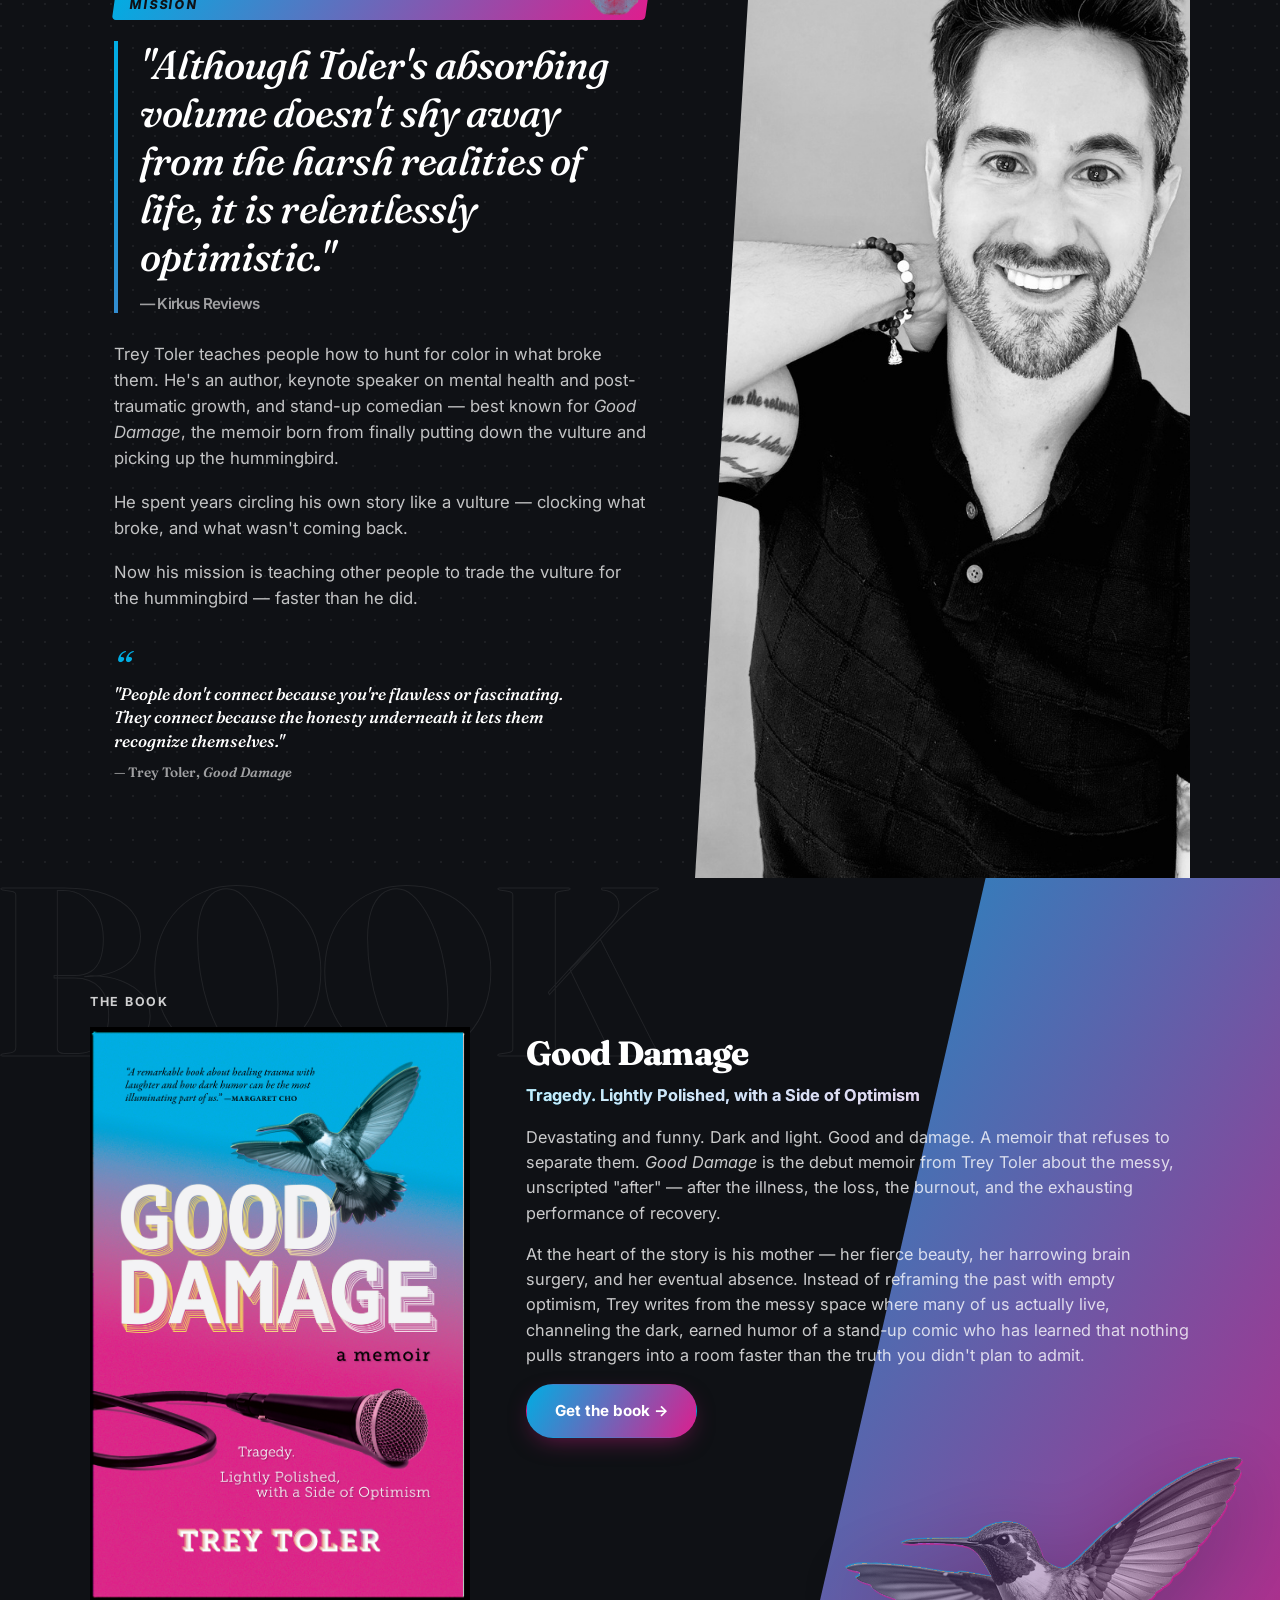
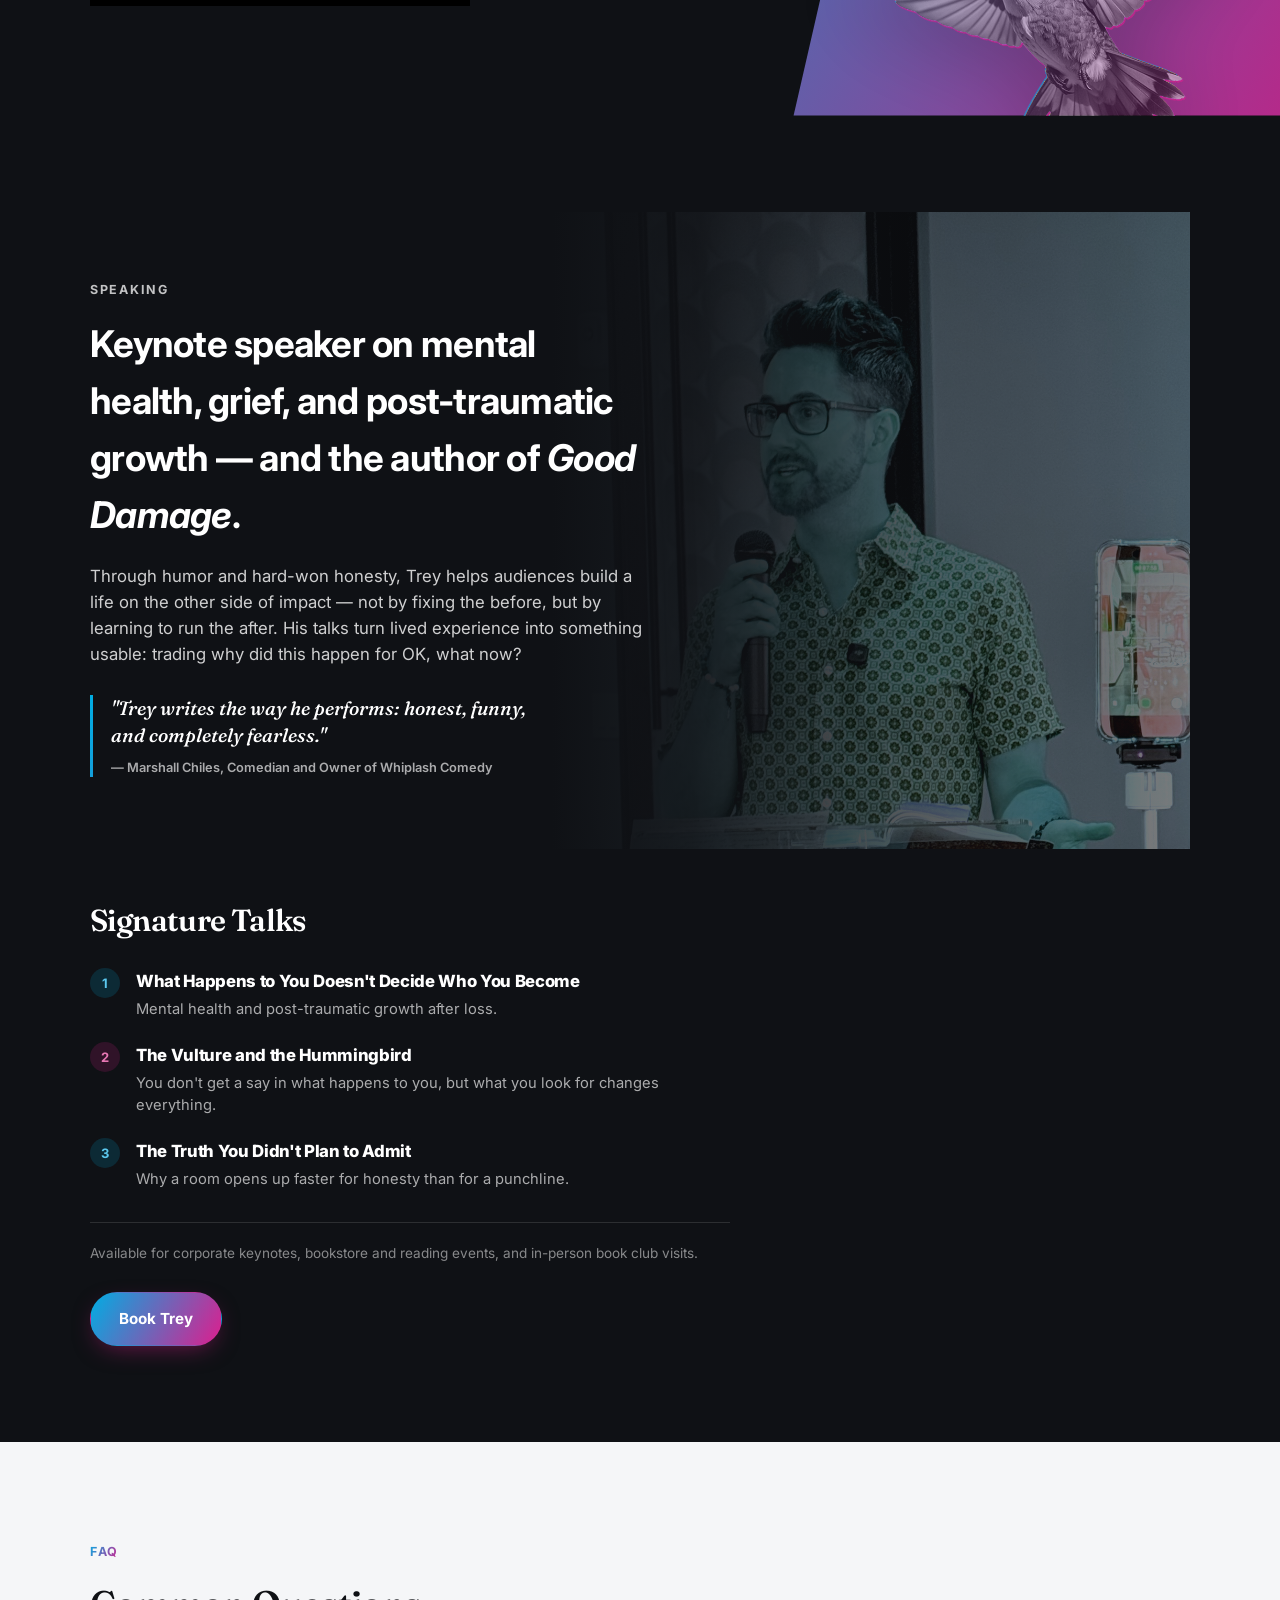
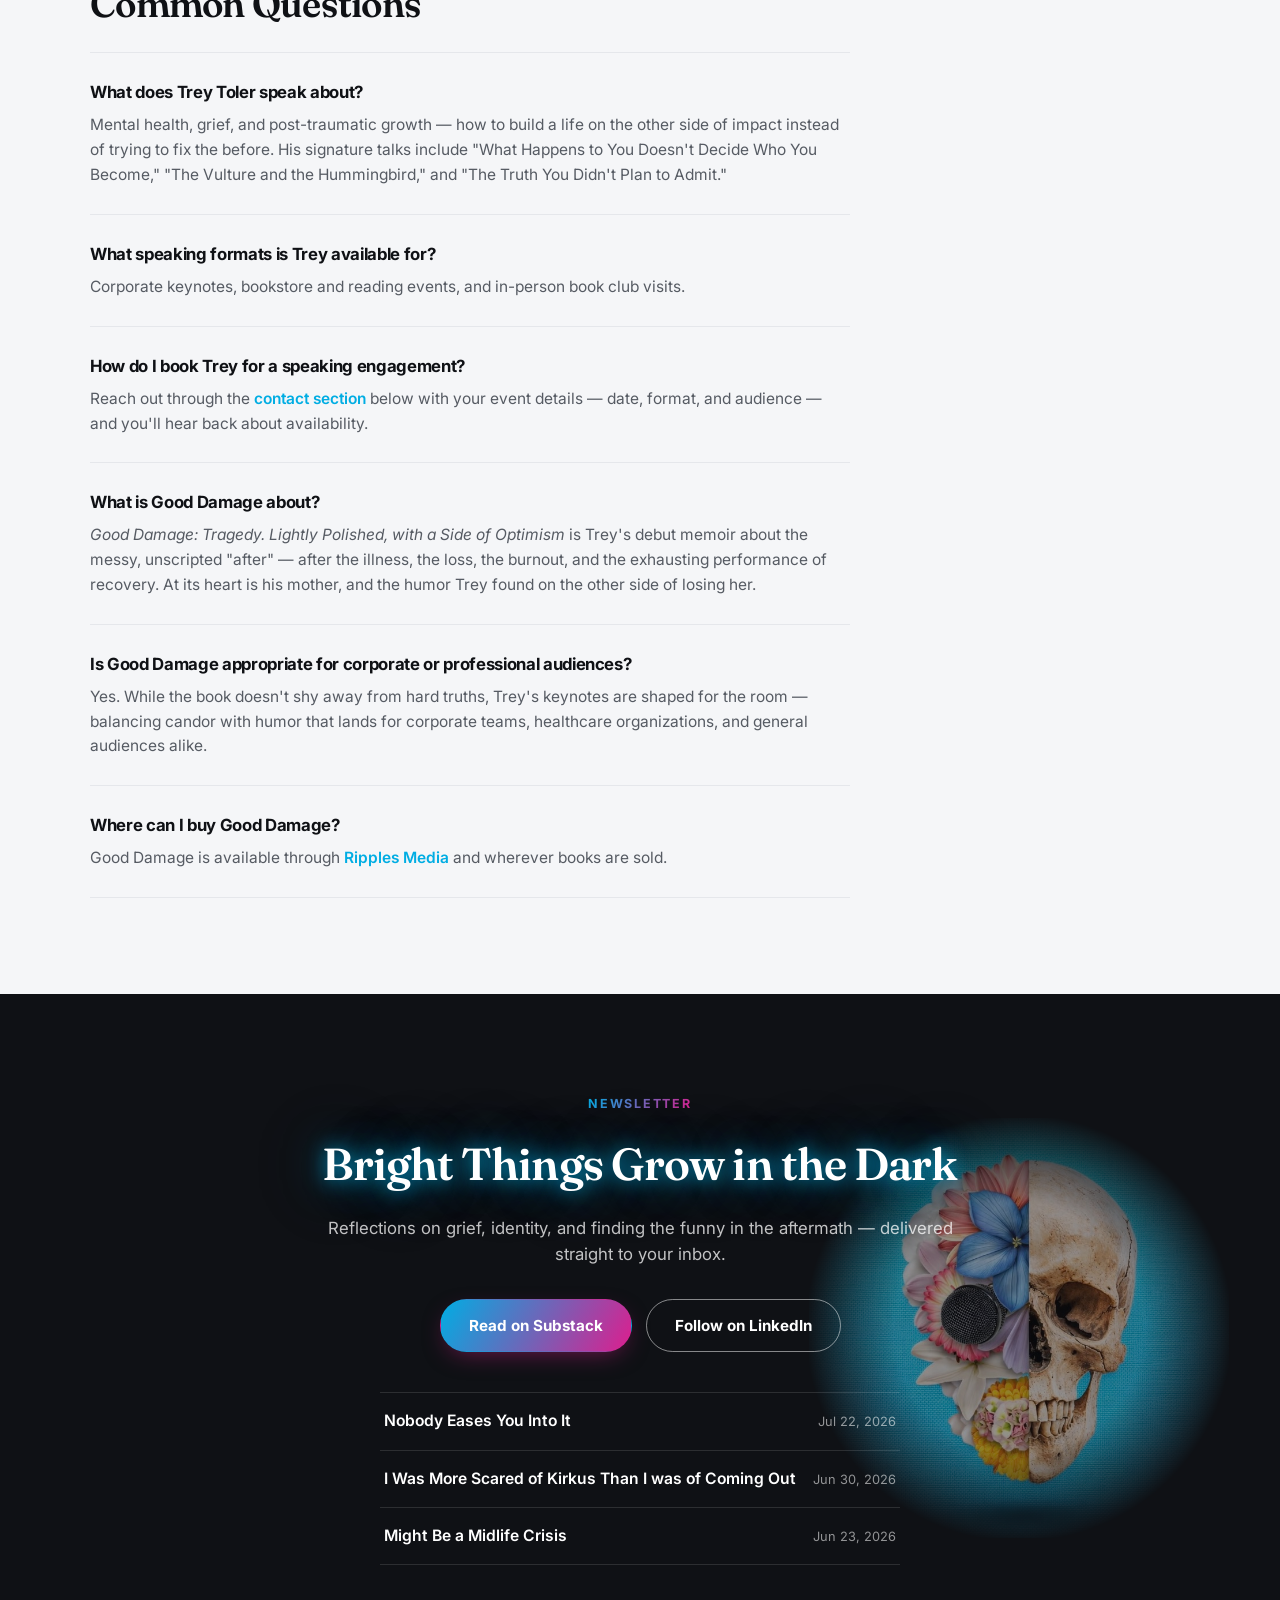
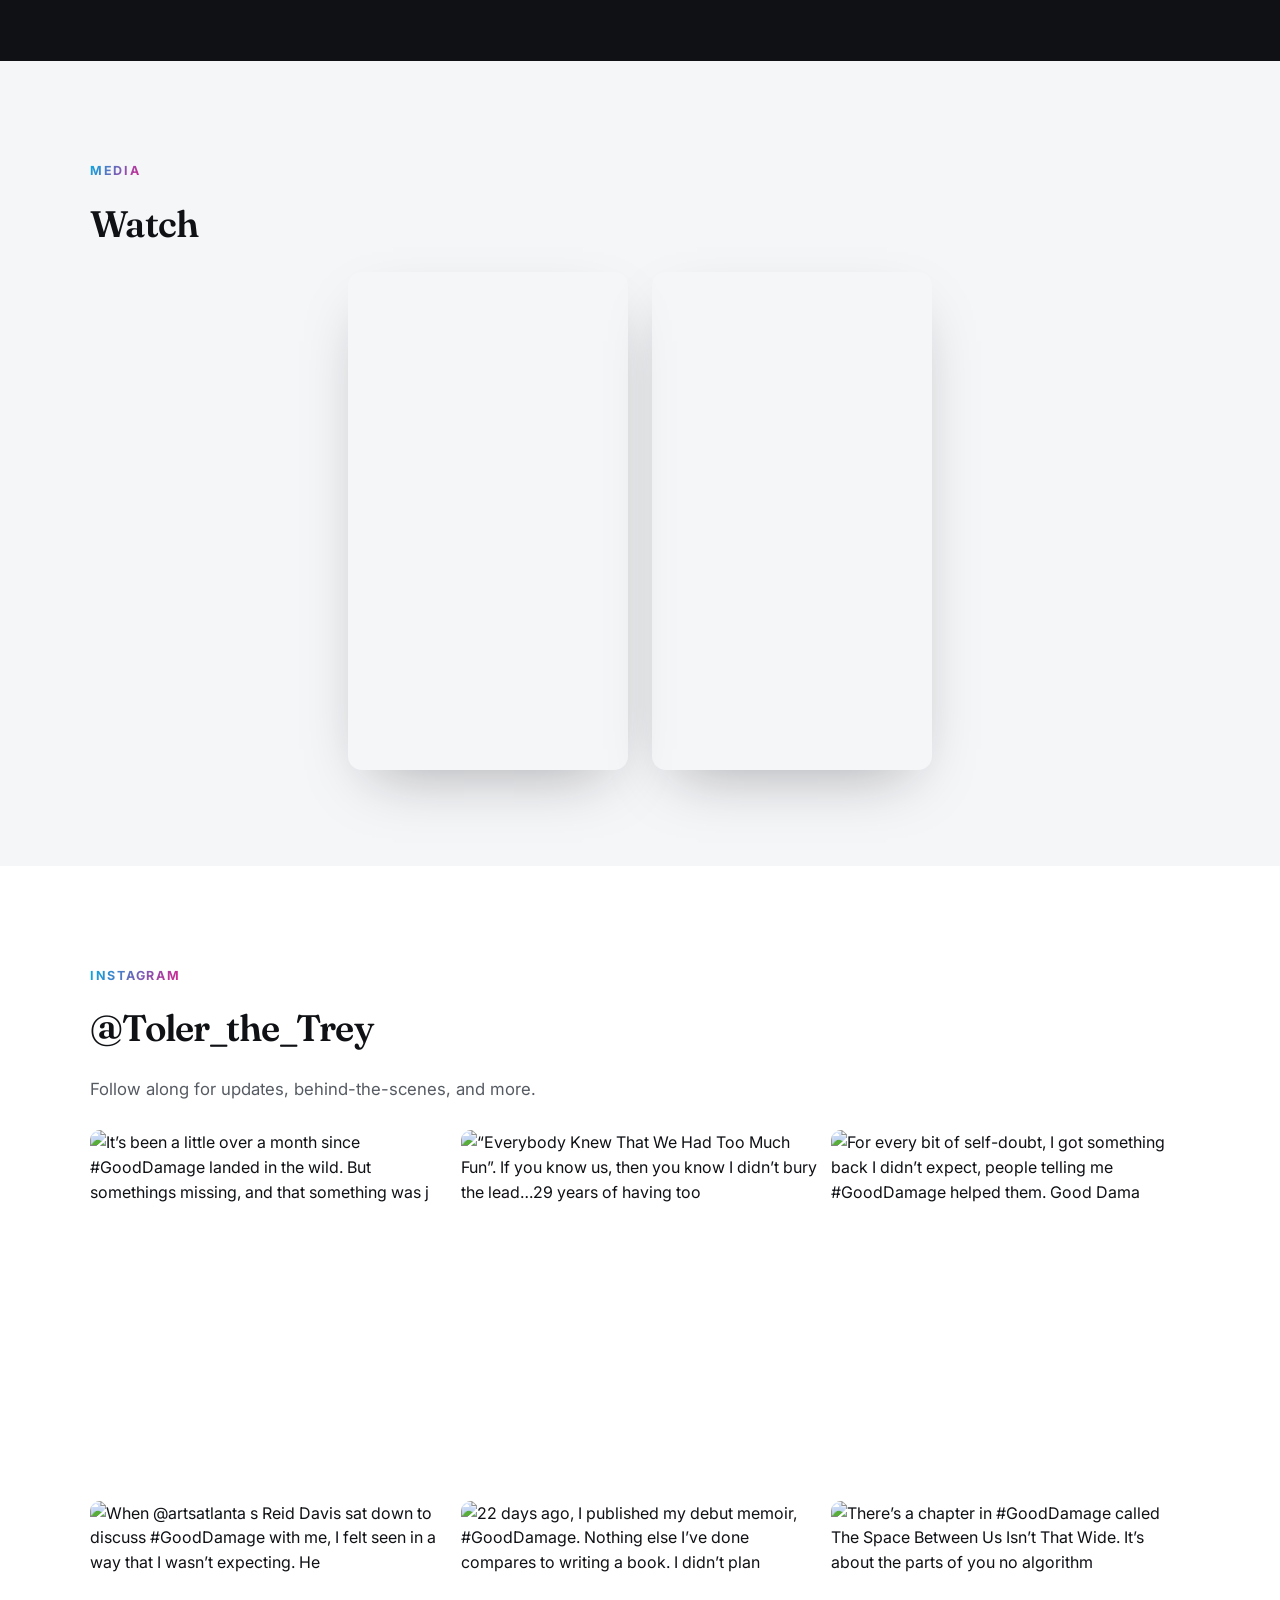
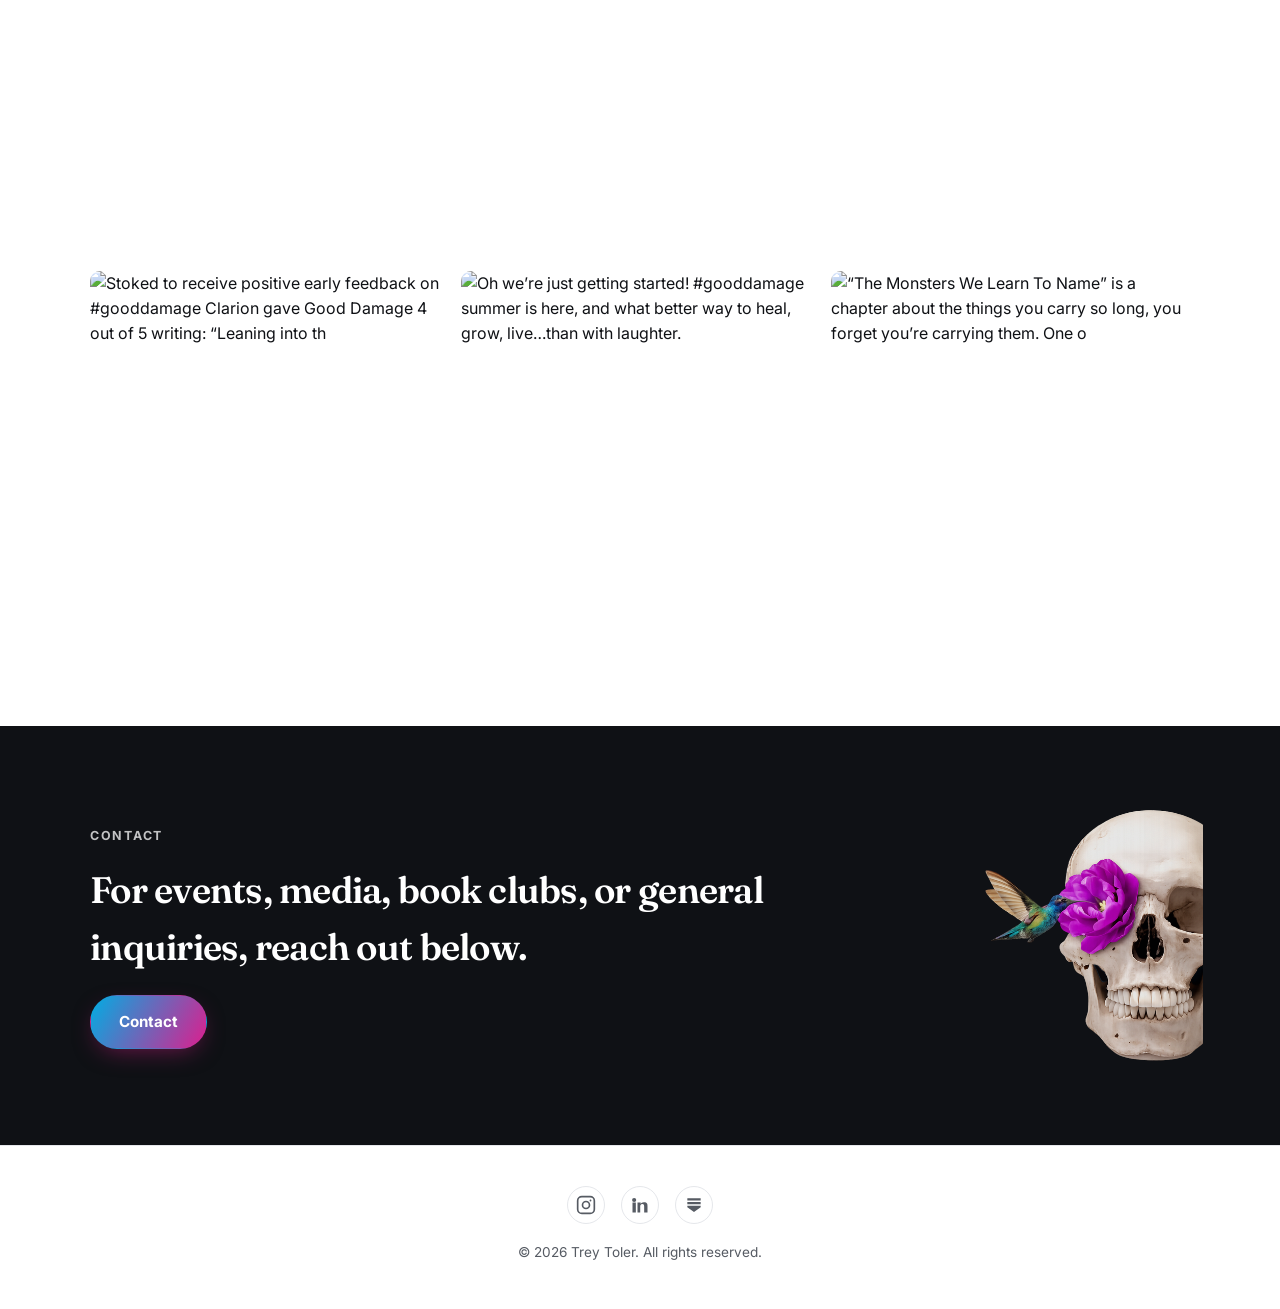
==== commit 72e50b53: "Add files via upload" ====
--- a/index.html
+++ b/index.html
@@ -43,6 +43,7 @@
       "url": "https://treytoler.com/",
       "jobTitle": ["Author", "Keynote Speaker", "Stand-up Comedian"],
       "description": "Trey Toler is an author, keynote speaker on mental health and post-traumatic growth, and stand-up comedian, best known for his memoir Good Damage — a book about grief, identity, and life after impact.",
+      "knowsAbout": ["Mental Health", "Post-Traumatic Growth", "Grief", "Memoir Writing", "Stand-up Comedy", "Keynote Speaking"],
       "image": "https://treytoler.com/assets/author.jpg",
       "sameAs": [
         "https://www.instagram.com/Toler_the_Trey",
@@ -84,6 +85,60 @@
       "url": "https://treytoler.com/",
       "name": "Trey Toler",
       "publisher": { "@id": "https://treytoler.com/#person" }
+    },
+    {
+      "@type": "FAQPage",
+      "@id": "https://treytoler.com/#faq",
+      "mainEntity": [
+        {
+          "@type": "Question",
+          "name": "What does Trey Toler speak about?",
+          "acceptedAnswer": {
+            "@type": "Answer",
+            "text": "Mental health, grief, and post-traumatic growth — how to build a life on the other side of impact instead of trying to fix the before. His signature talks include \"What Happens to You Doesn't Decide Who You Become,\" \"The Vulture and the Hummingbird,\" and \"The Truth You Didn't Plan to Admit.\""
+          }
+        },
+        {
+          "@type": "Question",
+          "name": "What speaking formats is Trey available for?",
+          "acceptedAnswer": {
+            "@type": "Answer",
+            "text": "Corporate keynotes, bookstore and reading events, and in-person book club visits."
+          }
+        },
+        {
+          "@type": "Question",
+          "name": "How do I book Trey for a speaking engagement?",
+          "acceptedAnswer": {
+            "@type": "Answer",
+            "text": "Reach out through the contact section on treytoler.com with your event details — date, format, and audience — and you'll hear back about availability."
+          }
+        },
+        {
+          "@type": "Question",
+          "name": "What is Good Damage about?",
+          "acceptedAnswer": {
+            "@type": "Answer",
+            "text": "Good Damage: Tragedy. Lightly Polished, with a Side of Optimism is Trey's debut memoir about the messy, unscripted \"after\" — after the illness, the loss, the burnout, and the exhausting performance of recovery. At its heart is his mother, and the humor Trey found on the other side of losing her."
+          }
+        },
+        {
+          "@type": "Question",
+          "name": "Is Good Damage appropriate for corporate or professional audiences?",
+          "acceptedAnswer": {
+            "@type": "Answer",
+            "text": "Yes. While the book doesn't shy away from hard truths, Trey's keynotes are shaped for the room — balancing candor with humor that lands for corporate teams, healthcare organizations, and general audiences alike."
+          }
+        },
+        {
+          "@type": "Question",
+          "name": "Where can I buy Good Damage?",
+          "acceptedAnswer": {
+            "@type": "Answer",
+            "text": "Good Damage is available through Ripples Media and wherever books are sold."
+          }
+        }
+      ]
     }
   ]
 }
@@ -101,6 +156,7 @@
       <li><a href="#about">Mission</a></li>
       <li><a href="#book">The Book</a></li>
       <li><a href="#speaking">Speaking</a></li>
+      <li><a href="#faq">FAQ</a></li>
       <li><a href="#newsletter">Newsletter</a></li>
       <li><a href="#media">Media</a></li>
       <li><a href="#instagram">Social</a></li>
@@ -287,6 +343,39 @@
       <p class="speaking-format-line">Available for corporate keynotes, bookstore and reading events, and in-person book club visits.</p>
 
       <a href="#contact" class="btn btn-primary">Book Trey</a>
+    </div>
+  </section>
+
+  <section id="faq" class="section section-alt">
+    <div class="section-inner">
+      <p class="eyebrow eyebrow-dark">FAQ</p>
+      <h2 class="section-title">Common Questions</h2>
+      <div class="faq-list">
+        <div class="faq-item">
+          <h3>What does Trey Toler speak about?</h3>
+          <p>Mental health, grief, and post-traumatic growth — how to build a life on the other side of impact instead of trying to fix the before. His signature talks include "What Happens to You Doesn't Decide Who You Become," "The Vulture and the Hummingbird," and "The Truth You Didn't Plan to Admit."</p>
+        </div>
+        <div class="faq-item">
+          <h3>What speaking formats is Trey available for?</h3>
+          <p>Corporate keynotes, bookstore and reading events, and in-person book club visits.</p>
+        </div>
+        <div class="faq-item">
+          <h3>How do I book Trey for a speaking engagement?</h3>
+          <p>Reach out through the <a href="#contact">contact section</a> below with your event details — date, format, and audience — and you'll hear back about availability.</p>
+        </div>
+        <div class="faq-item">
+          <h3>What is Good Damage about?</h3>
+          <p><em>Good Damage: Tragedy. Lightly Polished, with a Side of Optimism</em> is Trey's debut memoir about the messy, unscripted "after" — after the illness, the loss, the burnout, and the exhausting performance of recovery. At its heart is his mother, and the humor Trey found on the other side of losing her.</p>
+        </div>
+        <div class="faq-item">
+          <h3>Is Good Damage appropriate for corporate or professional audiences?</h3>
+          <p>Yes. While the book doesn't shy away from hard truths, Trey's keynotes are shaped for the room — balancing candor with humor that lands for corporate teams, healthcare organizations, and general audiences alike.</p>
+        </div>
+        <div class="faq-item">
+          <h3>Where can I buy Good Damage?</h3>
+          <p>Good Damage is available through <a href="https://ripples.media/books/good-damage/" target="_blank" rel="noopener">Ripples Media</a> and wherever books are sold.</p>
+        </div>
+      </div>
     </div>
   </section>
 
--- a/styles.css
+++ b/styles.css
@@ -314,7 +314,42 @@
 /* Sections */
 .section { padding: 96px 24px; }
 
+/* Keep anchor-linked sections clear of the sticky nav on scroll landing */
+section[id] { scroll-margin-top: 88px; }
+
 .section-alt { background: var(--paper-alt); }
+
+.faq-list {
+  display: flex;
+  flex-direction: column;
+  gap: 0;
+  max-width: 760px;
+  margin-top: 12px;
+}
+
+.faq-item {
+  padding: 26px 0;
+  border-bottom: 1px solid var(--border);
+}
+
+.faq-item:first-child { border-top: 1px solid var(--border); }
+
+.faq-item h3 {
+  font-size: 1.05rem;
+  font-weight: 700;
+  margin: 0 0 8px;
+  color: var(--ink);
+}
+
+.faq-item p {
+  margin: 0;
+  font-size: 0.97rem;
+  line-height: 1.6;
+  color: var(--ink-soft);
+}
+
+.faq-item p a { color: var(--blue); font-weight: 600; }
+.faq-item p a:hover { color: var(--pink); }
 
 .speaking-visual {
   position: relative;
